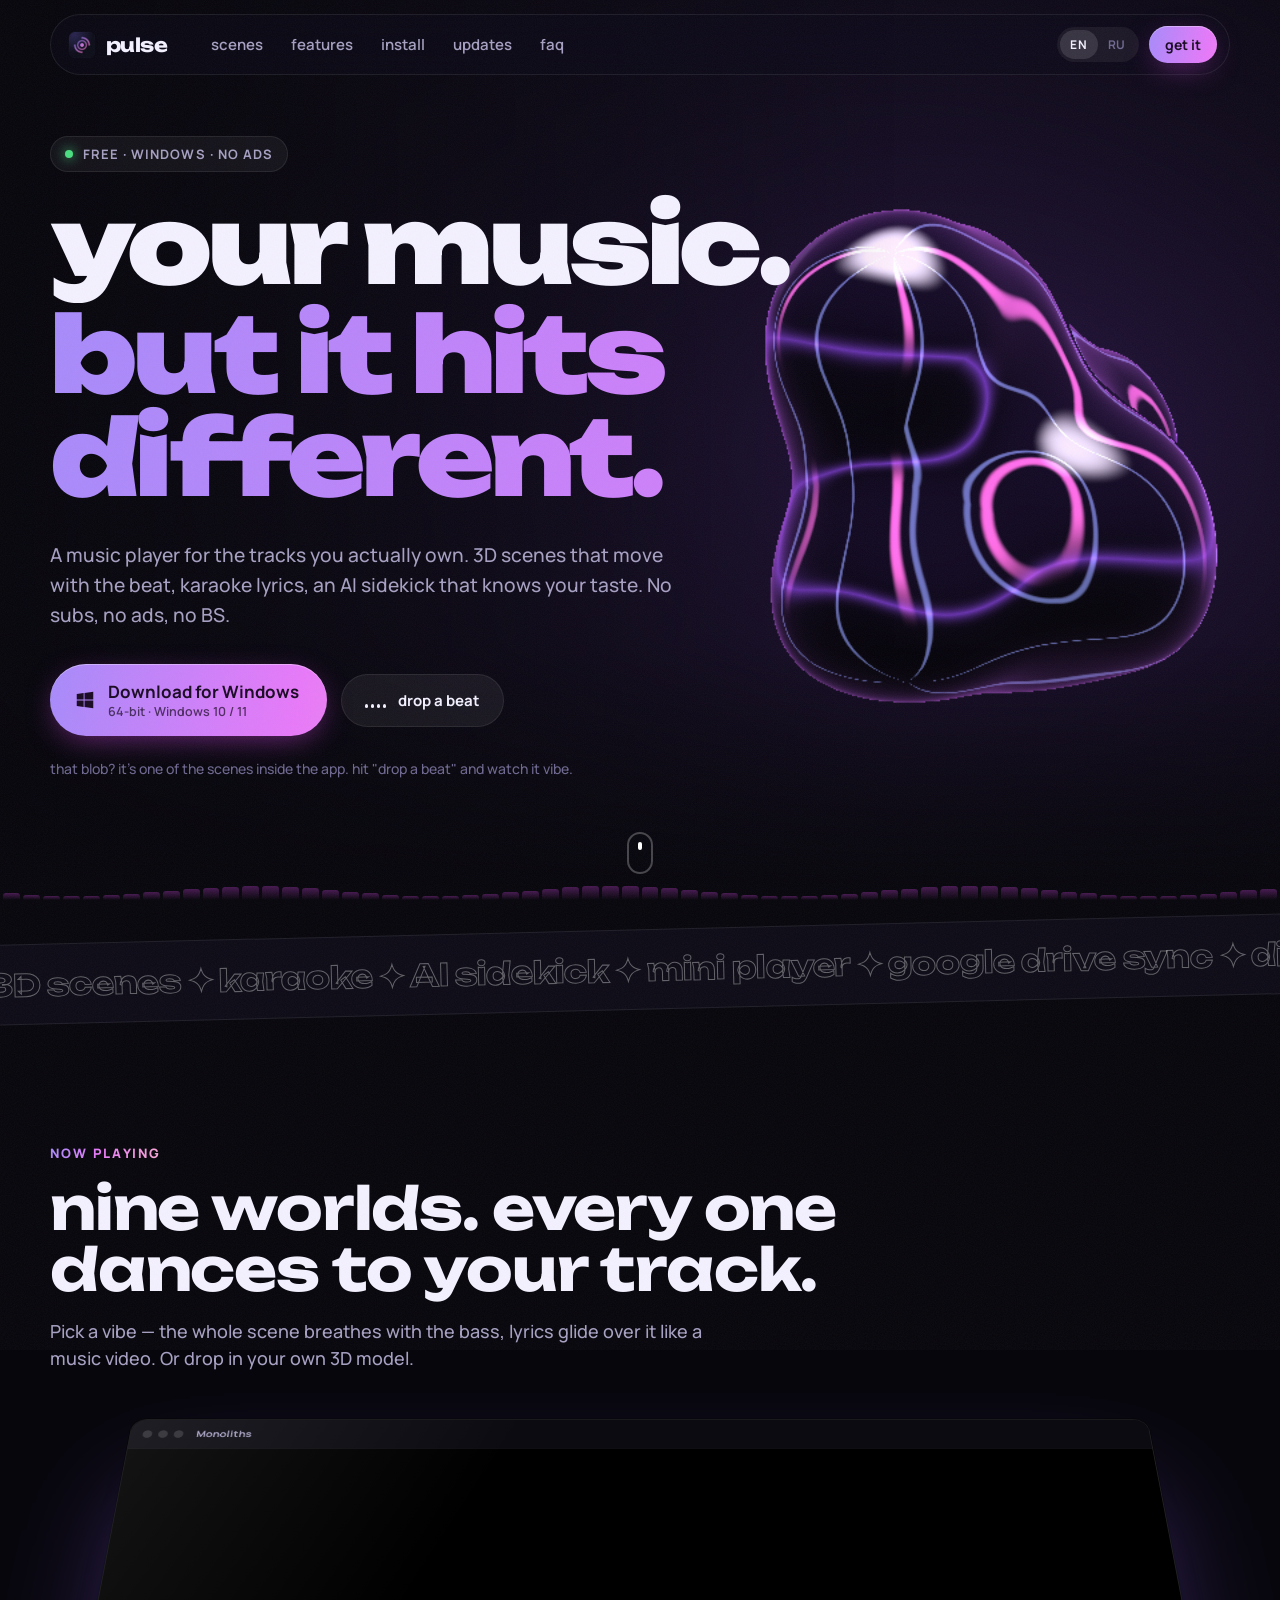
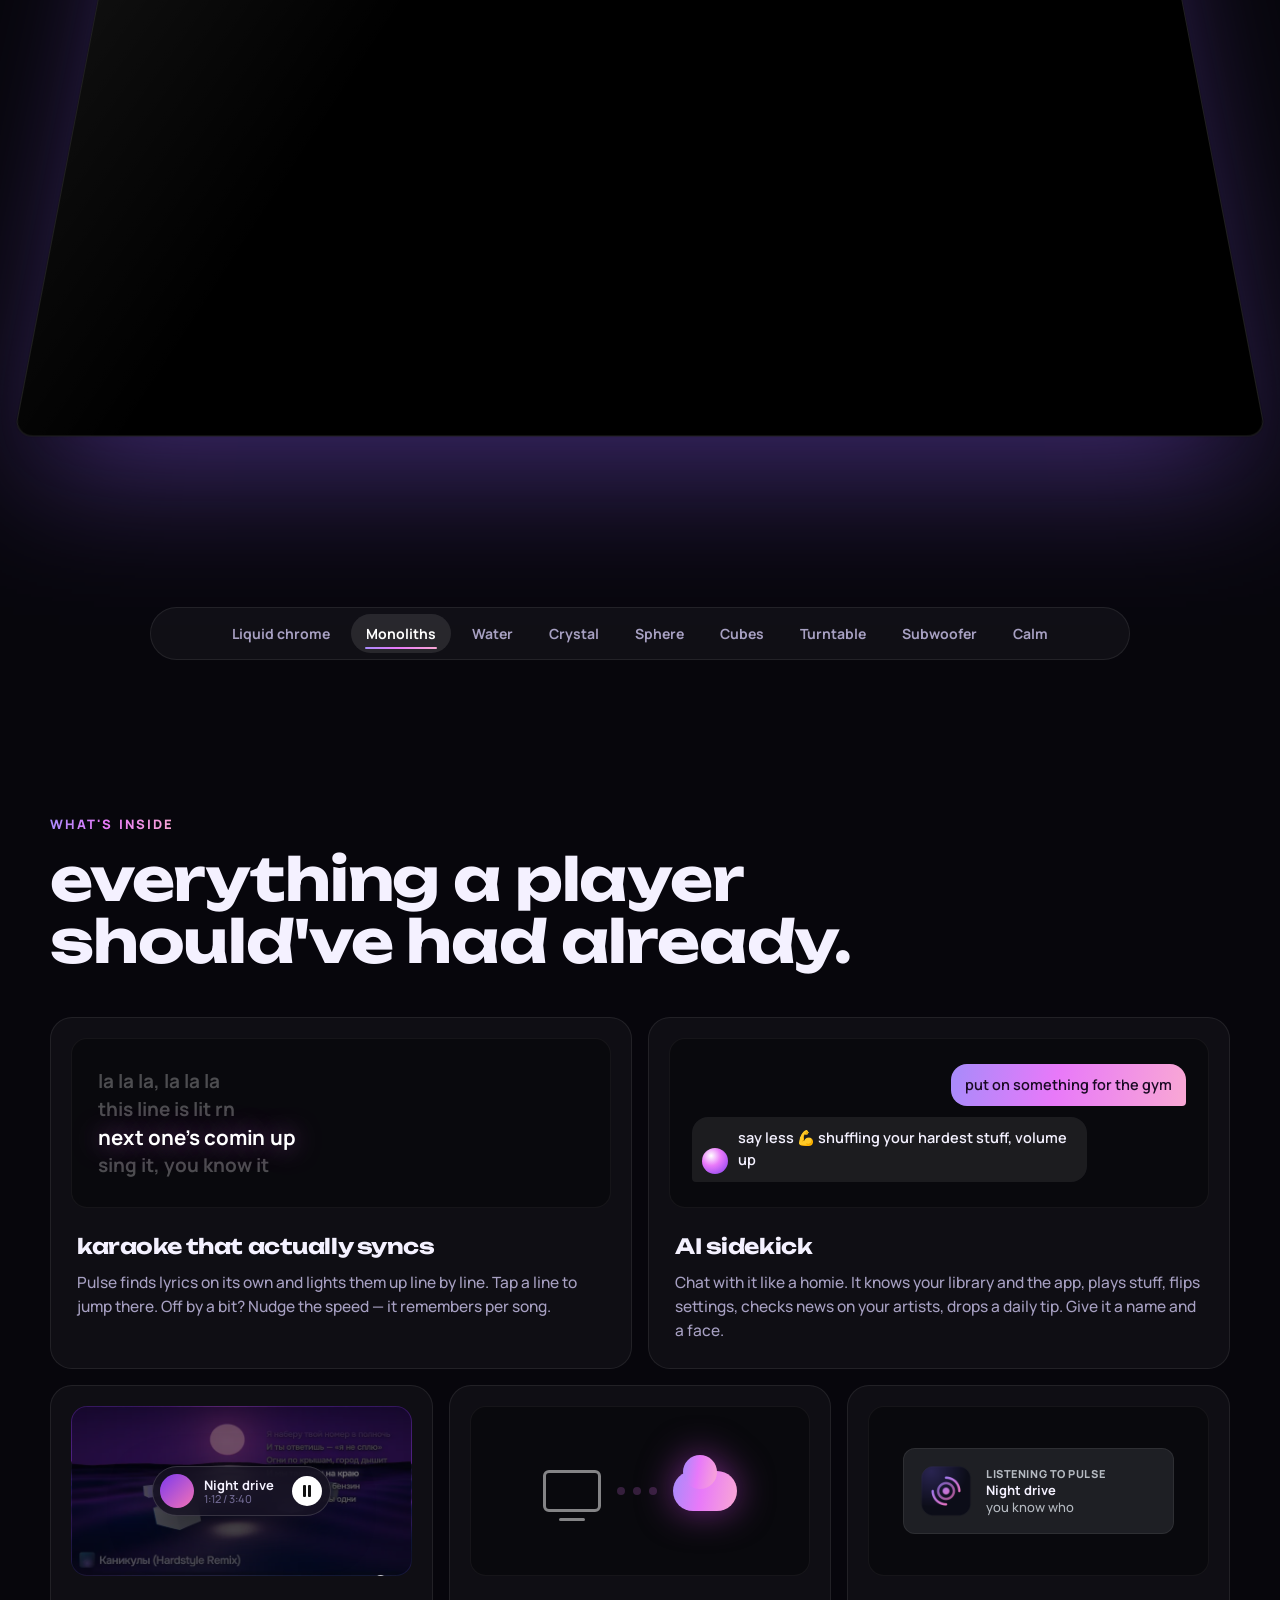
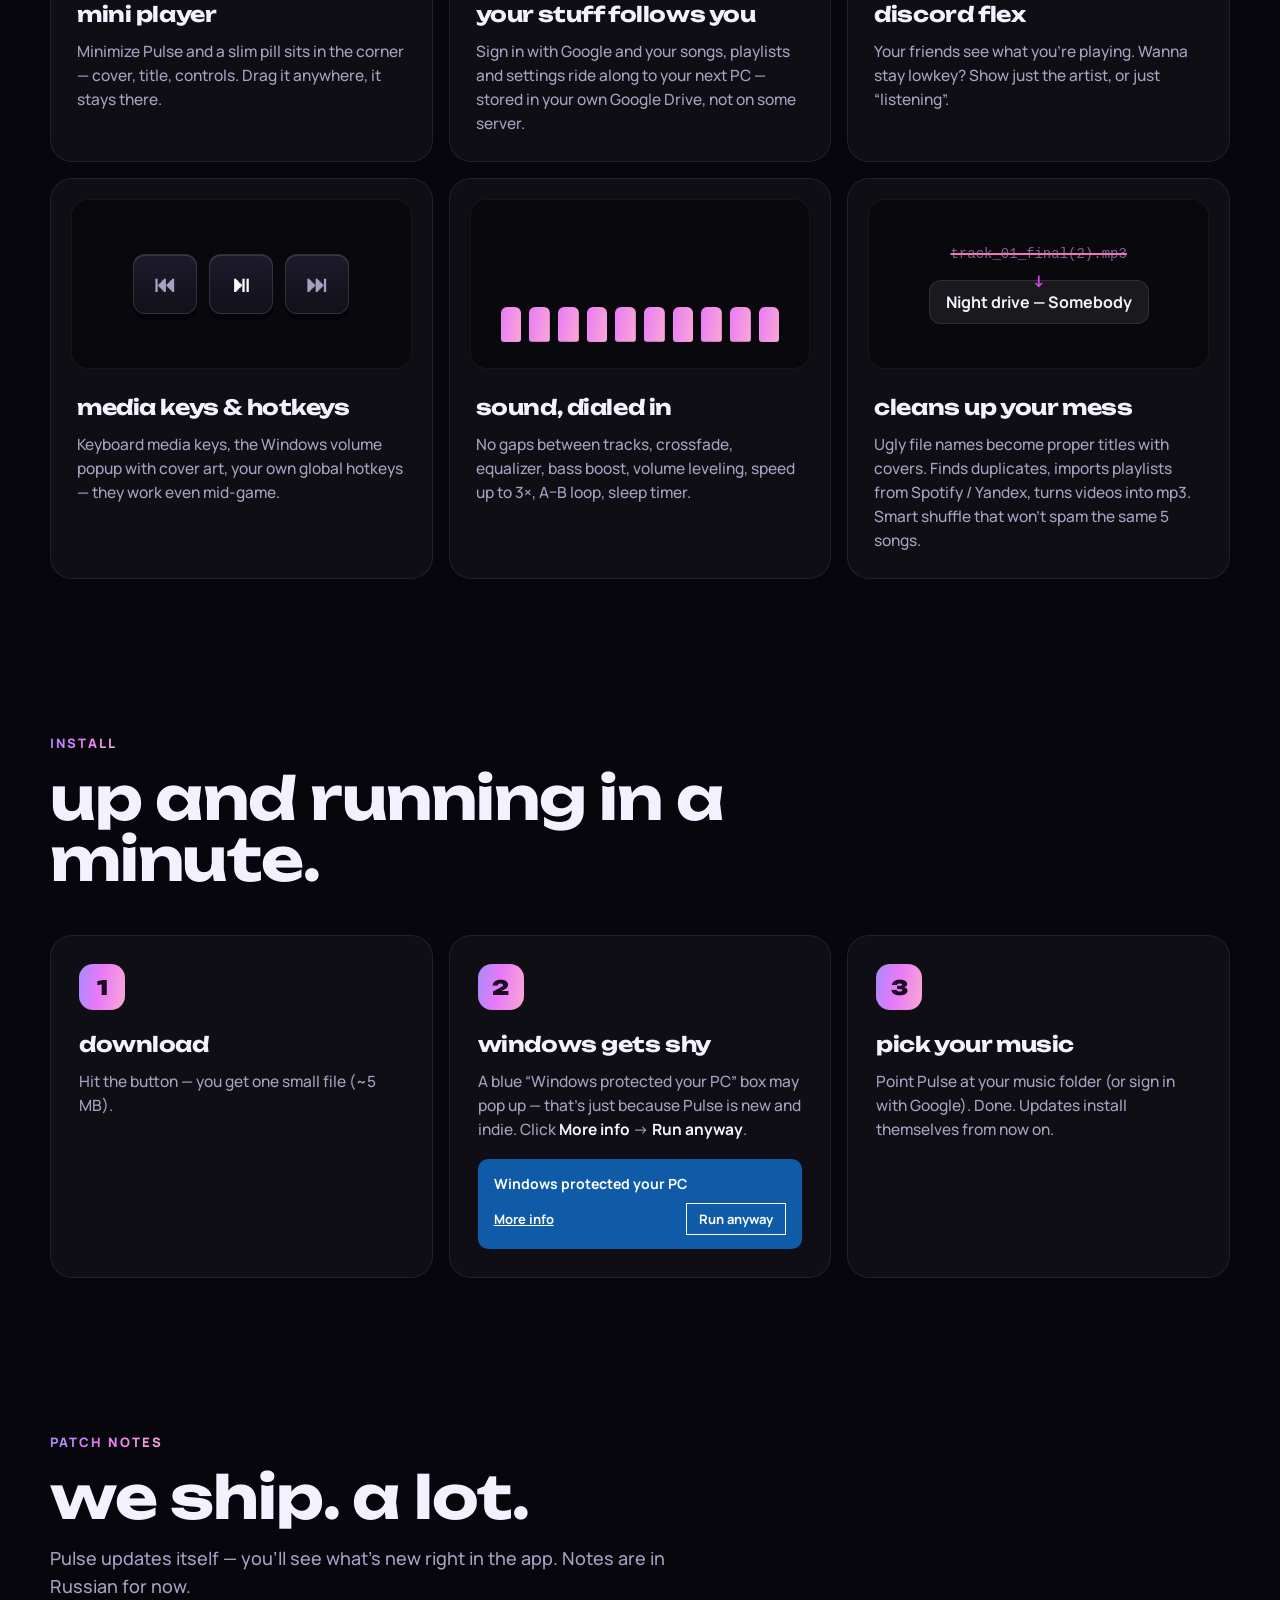
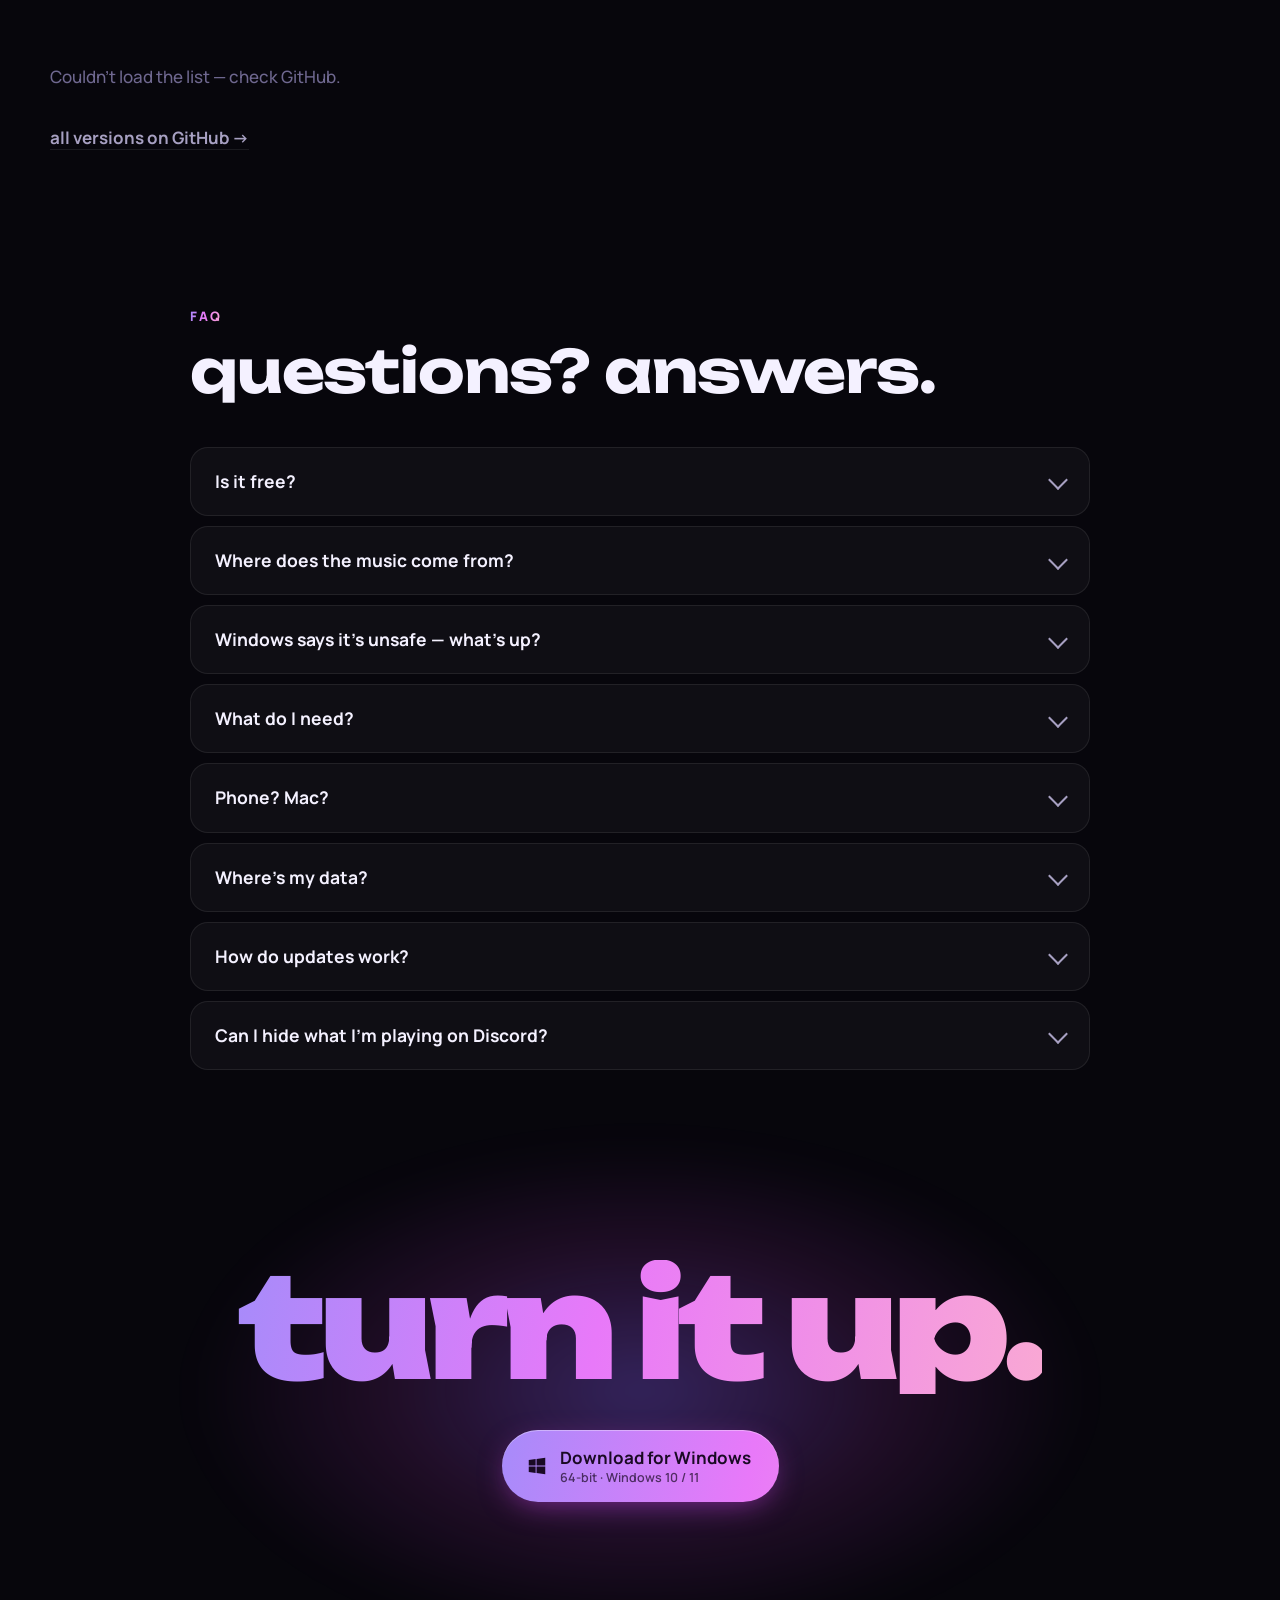
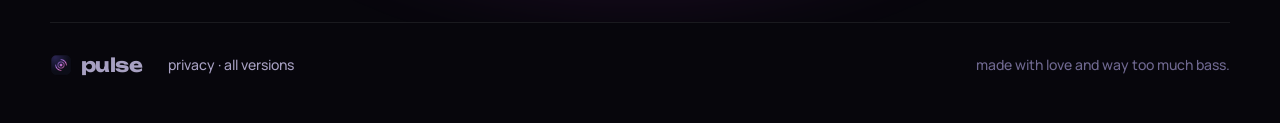
==== index.html @ b51b9f29 "Pulse website" ====
<!doctype html>
<html lang="en">
<head>
<meta charset="utf-8">
<meta name="viewport" content="width=device-width, initial-scale=1">
<title>Pulse — your music, but it hits different</title>
<meta name="description" content="Pulse is a free music player for Windows: 3D scenes that move with the beat, karaoke lyrics, an AI sidekick, mini player, Google Drive sync. No ads, no subscription.">
<meta property="og:title" content="Pulse — music player for Windows">
<meta property="og:description" content="3D scenes that move with the beat, karaoke, AI sidekick. Free. No ads.">
<meta property="og:image" content="assets/og.jpg">
<meta property="og:type" content="website">
<meta name="twitter:card" content="summary_large_image">
<meta name="theme-color" content="#07060c">
<link rel="icon" href="assets/favicon.png">
<link rel="preconnect" href="https://fonts.googleapis.com">
<link rel="preconnect" href="https://fonts.gstatic.com" crossorigin>
<link href="https://fonts.googleapis.com/css2?family=Unbounded:wght@500;700;900&family=Manrope:wght@400;500;600;700;800&display=swap" rel="stylesheet">
<link rel="stylesheet" href="style.css">
</head>
<body>
<div class="grain" aria-hidden="true"></div>
<div class="cursor-glow" aria-hidden="true"></div>

<header class="nav">
  <a class="brand" href="#top" aria-label="Pulse">
    <img src="assets/icon.png" alt="" width="30" height="30">
    <span>pulse</span>
  </a>
  <nav class="links">
    <a href="#scenes" data-i18n="nav.scenes">scenes</a>
    <a href="#features" data-i18n="nav.features">features</a>
    <a href="#install" data-i18n="nav.install">install</a>
    <a href="#updates" data-i18n="nav.updates">updates</a>
    <a href="#faq" data-i18n="nav.faq">faq</a>
  </nav>
  <div class="nav-right">
    <div class="lang" role="group" aria-label="Language">
      <button data-lang="en" class="on">EN</button>
      <button data-lang="ru">RU</button>
    </div>
    <a class="btn btn-sm dl-link" href="https://github.com/Blank0321/pulse-releases/releases/latest" data-i18n="nav.get">get it</a>
  </div>
</header>

<main id="top">
  <!-- HERO -->
  <section class="hero">
    <canvas id="blob" aria-hidden="true"></canvas>
    <div class="hero-fade" aria-hidden="true"></div>
    <div class="hero-inner">
      <p class="kicker reveal"><span class="dot"></span><span data-i18n="hero.kicker">free · windows · no ads</span></p>
      <h1 class="headline">
        <span class="line"><span data-i18n="hero.h1a">your music.</span></span>
        <span class="line"><span class="grad" data-i18n="hero.h1b">but it hits different.</span></span>
      </h1>
      <p class="sub reveal" data-i18n="hero.sub">A music player for the tracks you actually own. 3D scenes that move with the beat, karaoke lyrics, an AI sidekick that knows your taste. No subs, no ads, no BS.</p>
      <div class="cta reveal">
        <a class="btn btn-big dl-link magnet" href="https://github.com/Blank0321/pulse-releases/releases/latest">
          <svg viewBox="0 0 24 24" width="22" height="22" aria-hidden="true"><path fill="currentColor" d="M3 5.5 10.5 4.4v7.1H3V5.5Zm0 13 7.5 1.1v-7H3v5.9Zm8.5 1.2L21 21v-8.4h-9.5v7.1Zm0-15.4v7.2H21V3l-9.5 1.3Z"/></svg>
          <span><b data-i18n="hero.dl">Download for Windows</b><small class="dl-meta">64-bit · Windows 10 / 11</small></span>
        </a>
        <button class="btn btn-ghost" id="beatBtn" aria-pressed="false">
          <span class="eq" aria-hidden="true"><i></i><i></i><i></i><i></i></span>
          <span data-i18n="hero.beat">drop a beat</span>
        </button>
      </div>
      <p class="hint reveal" data-i18n="hero.hint">that blob? it's one of the scenes inside the app. hit "drop a beat" and watch it vibe.</p>
    </div>
    <div class="bars" id="bars" aria-hidden="true"></div>
    <a class="scroll-cue" href="#scenes" aria-label="scroll"><span></span></a>
  </section>

  <!-- MARQUEE -->
  <div class="marquee" aria-hidden="true">
    <div class="track">
      <span data-i18n="mq">3D scenes ✦ karaoke ✦ AI sidekick ✦ mini player ✦ google drive sync ✦ discord status ✦ media keys ✦ gapless ✦ equalizer ✦ auto-updates ✦ </span>
      <span data-i18n="mq">3D scenes ✦ karaoke ✦ AI sidekick ✦ mini player ✦ google drive sync ✦ discord status ✦ media keys ✦ gapless ✦ equalizer ✦ auto-updates ✦ </span>
    </div>
  </div>

  <!-- SCENES -->
  <section class="scenes" id="scenes">
    <div class="sec-head reveal">
      <p class="eyebrow" data-i18n="sc.eyebrow">now playing</p>
      <h2 data-i18n="sc.h">nine worlds. every one dances to your track.</h2>
      <p class="lead" data-i18n="sc.lead">Pick a vibe — the whole scene breathes with the bass, lyrics glide over it like a music video. Or drop in your own 3D model.</p>
    </div>
    <div class="stage-wrap">
      <div class="stage" id="stage">
        <div class="window">
          <div class="win-bar"><i></i><i></i><i></i><span id="sceneTitle">Liquid chrome</span></div>
          <div class="shots" id="shots"></div>
        </div>
      </div>
    </div>
    <div class="pills" id="pills" role="tablist"></div>
  </section>

  <!-- FEATURES -->
  <section class="features" id="features">
    <div class="sec-head reveal">
      <p class="eyebrow" data-i18n="ft.eyebrow">what's inside</p>
      <h2 data-i18n="ft.h">everything a player should've had already.</h2>
    </div>

    <div class="bento">
      <article class="card c-lyrics reveal">
        <div class="viz lyr" aria-hidden="true">
          <p>la la la, la la la</p>
          <p class="cur">this line is lit rn</p>
          <p>next one's comin up</p>
          <p>sing it, you know it</p>
        </div>
        <h3 data-i18n="f.lyr.h">karaoke that actually syncs</h3>
        <p data-i18n="f.lyr.p">Pulse finds lyrics on its own and lights them up line by line. Tap a line to jump there. Off by a bit? Nudge the speed — it remembers per song.</p>
      </article>

      <article class="card c-ai reveal">
        <div class="viz chat" aria-hidden="true">
          <div class="msg me" data-i18n="f.ai.q">put on something for the gym</div>
          <div class="msg bot"><span class="av"></span><span data-i18n="f.ai.a">say less 💪 shuffling your hardest stuff, volume up</span></div>
        </div>
        <h3 data-i18n="f.ai.h">AI sidekick</h3>
        <p data-i18n="f.ai.p">Chat with it like a homie. It knows your library and the app, plays stuff, flips settings, checks news on your artists, drops a daily tip. Give it a name and a face.</p>
      </article>

      <article class="card c-mini reveal">
        <div class="viz mini" aria-hidden="true">
          <div class="pill"><span class="cov"></span><span class="t"><b>Night drive</b><small>1:12 / 3:40</small></span><span class="pp"></span></div>
        </div>
        <h3 data-i18n="f.mini.h">mini player</h3>
        <p data-i18n="f.mini.p">Minimize Pulse and a slim pill sits in the corner — cover, title, controls. Drag it anywhere, it stays there.</p>
      </article>

      <article class="card c-sync reveal">
        <div class="viz sync" aria-hidden="true"><span class="pc"></span><span class="flow"><i></i><i></i><i></i></span><span class="cloud"></span></div>
        <h3 data-i18n="f.sync.h">your stuff follows you</h3>
        <p data-i18n="f.sync.p">Sign in with Google and your songs, playlists and settings ride along to your next PC — stored in your own Google Drive, not on some server.</p>
      </article>

      <article class="card c-dc reveal">
        <div class="viz dc" aria-hidden="true">
          <div class="dcard"><span class="dimg"></span><span><small data-i18n="f.dc.l">listening to Pulse</small><b>Night drive</b><em>you know who</em></span></div>
        </div>
        <h3 data-i18n="f.dc.h">discord flex</h3>
        <p data-i18n="f.dc.p">Your friends see what you're playing. Wanna stay lowkey? Show just the artist, or just “listening”.</p>
      </article>

      <article class="card c-keys reveal">
        <div class="viz keys" aria-hidden="true"><kbd>⏮</kbd><kbd class="hit">⏯</kbd><kbd>⏭</kbd></div>
        <h3 data-i18n="f.keys.h">media keys & hotkeys</h3>
        <p data-i18n="f.keys.p">Keyboard media keys, the Windows volume popup with cover art, your own global hotkeys — they work even mid-game.</p>
      </article>

      <article class="card c-sound reveal">
        <div class="viz eqv" aria-hidden="true"><i></i><i></i><i></i><i></i><i></i><i></i><i></i><i></i><i></i><i></i></div>
        <h3 data-i18n="f.snd.h">sound, dialed in</h3>
        <p data-i18n="f.snd.p">No gaps between tracks, crossfade, equalizer, bass boost, volume leveling, speed up to 3×, A–B loop, sleep timer.</p>
      </article>

      <article class="card c-smart reveal">
        <div class="viz fix" aria-hidden="true"><s>track_01_final(2).mp3</s><b>Night drive — Somebody</b></div>
        <h3 data-i18n="f.fix.h">cleans up your mess</h3>
        <p data-i18n="f.fix.p">Ugly file names become proper titles with covers. Finds duplicates, imports playlists from Spotify / Yandex, turns videos into mp3. Smart shuffle that won't spam the same 5 songs.</p>
      </article>
    </div>
  </section>

  <!-- INSTALL -->
  <section class="install" id="install">
    <div class="sec-head reveal">
      <p class="eyebrow" data-i18n="in.eyebrow">install</p>
      <h2 data-i18n="in.h">up and running in a minute.</h2>
    </div>
    <ol class="steps">
      <li class="reveal"><span class="n">1</span><h3 data-i18n="in.1h">download</h3><p data-i18n="in.1p">Hit the button — you get one small file (~5 MB).</p></li>
      <li class="reveal"><span class="n">2</span><h3 data-i18n="in.2h">windows gets shy</h3><p data-i18n="in.2p">A blue “Windows protected your PC” box may pop up — that's just because Pulse is new and indie. Click <b>More info</b> → <b>Run anyway</b>.</p>
        <div class="smartscreen" aria-hidden="true"><b>Windows protected your PC</b><span class="mi">More info</span><span class="ra">Run anyway</span></div>
      </li>
      <li class="reveal"><span class="n">3</span><h3 data-i18n="in.3h">pick your music</h3><p data-i18n="in.3p">Point Pulse at your music folder (or sign in with Google). Done. Updates install themselves from now on.</p></li>
    </ol>
  </section>

  <!-- UPDATES -->
  <section class="updates" id="updates">
    <div class="sec-head reveal">
      <p class="eyebrow" data-i18n="up.eyebrow">patch notes</p>
      <h2 data-i18n="up.h">we ship. a lot.</h2>
      <p class="lead" data-i18n="up.lead">Pulse updates itself — you'll see what's new right in the app. Notes are in Russian for now.</p>
    </div>
    <div class="rel-list" id="rel"><p class="muted" data-i18n="up.loading">loading…</p></div>
    <p class="all-rel"><a href="https://github.com/Blank0321/pulse-releases/releases" target="_blank" rel="noopener" data-i18n="up.all">all versions on GitHub →</a></p>
  </section>

  <!-- FAQ -->
  <section class="faq" id="faq">
    <div class="sec-head reveal">
      <p class="eyebrow">faq</p>
      <h2 data-i18n="fq.h">questions? answers.</h2>
    </div>
    <div class="qa">
      <details class="reveal"><summary data-i18n="q1">Is it free?</summary><p data-i18n="a1">Yep. Free, no ads, no subscription, no account needed.</p></details>
      <details class="reveal"><summary data-i18n="q2">Where does the music come from?</summary><p data-i18n="a2">From your own files — mp3, flac, m4a, wav, ogg and more. Pulse is a player, it doesn't download music from YouTube or streaming services.</p></details>
      <details class="reveal"><summary data-i18n="q3">Windows says it's unsafe — what's up?</summary><p data-i18n="a3">Windows warns about any new app that hasn't bought an expensive code-signing certificate yet. Click “More info” → “Run anyway”. Updates are signed, so the app only accepts real Pulse updates.</p></details>
      <details class="reveal"><summary data-i18n="q4">What do I need?</summary><p data-i18n="a4">Windows 10 or 11, 64-bit. Any half-decent PC runs it; the 3D scenes love a real GPU, and there's a “simple” mode for older laptops.</p></details>
      <details class="reveal"><summary data-i18n="q5">Phone? Mac?</summary><p data-i18n="a5">On the way: Android first, then iPhone, then Mac.</p></details>
      <details class="reveal"><summary data-i18n="q6">Where's my data?</summary><p data-i18n="a6">On your PC. If you sign in with Google, a copy goes to your own Google Drive so you can move to another PC. Nothing is sold or tracked.</p></details>
      <details class="reveal"><summary data-i18n="q7">How do updates work?</summary><p data-i18n="a7">Pulse checks for updates when it starts. One click — it updates and restarts, your music and settings stay.</p></details>
      <details class="reveal"><summary data-i18n="q8">Can I hide what I'm playing on Discord?</summary><p data-i18n="a8">Sure: Settings → Discord. Show the track, only the artist, just “listening”, or turn it off.</p></details>
    </div>
  </section>

  <!-- FINAL CTA -->
  <section class="final">
    <h2 class="reveal"><span data-i18n="fin.a">turn it up.</span></h2>
    <a class="btn btn-big dl-link magnet reveal" href="https://github.com/Blank0321/pulse-releases/releases/latest">
      <svg viewBox="0 0 24 24" width="22" height="22" aria-hidden="true"><path fill="currentColor" d="M3 5.5 10.5 4.4v7.1H3V5.5Zm0 13 7.5 1.1v-7H3v5.9Zm8.5 1.2L21 21v-8.4h-9.5v7.1Zm0-15.4v7.2H21V3l-9.5 1.3Z"/></svg>
      <span><b data-i18n="hero.dl">Download for Windows</b><small class="dl-meta">64-bit · Windows 10 / 11</small></span>
    </a>
  </section>
</main>

<footer class="foot">
  <div class="brand"><img src="assets/icon.png" alt="" width="22" height="22"><span>pulse</span></div>
  <p><a href="privacy.html" class="lang-link" data-i18n="ft.priv">privacy</a> · <a href="https://github.com/Blank0321/pulse-releases/releases" target="_blank" rel="noopener" data-i18n="ft.ver">all versions</a></p>
  <p class="muted" data-i18n="ft.made">made with love and way too much bass.</p>
</footer>

<script src="app.js"></script>
</body>
</html>
---- style.css ----
:root {
  --bg: #07060c;
  --bg2: #0d0b16;
  --card: rgba(255, 255, 255, 0.035);
  --line: rgba(255, 255, 255, 0.08);
  --text: #f4f1ff;
  --dim: #a7a0c2;
  --mute: #6f6890;
  --a1: #8b5cf6;
  --a2: #d946ef;
  --a3: #f472b6;
  --grad: linear-gradient(100deg, #a78bfa 0%, #e879f9 45%, #f9a8d4 100%);
  --r: 22px;
  --ease: cubic-bezier(.2, .8, .2, 1);
  color-scheme: dark;
}
* { box-sizing: border-box; }
html { scroll-behavior: smooth; -webkit-text-size-adjust: 100%; }
body {
  margin: 0; background: var(--bg); color: var(--text);
  font: 500 17px/1.55 Manrope, system-ui, sans-serif;
  overflow-x: hidden; -webkit-font-smoothing: antialiased;
}
a { color: inherit; }
main { overflow-x: clip; }
img { max-width: 100%; display: block; }
h1, h2, h3 { font-family: Unbounded, Manrope, sans-serif; letter-spacing: -0.02em; margin: 0; }
.muted { color: var(--mute); }
::selection { background: var(--a2); color: #fff; }

/* film grain + cursor glow */
.grain {
  position: fixed; inset: -50%; pointer-events: none; z-index: 100; opacity: .05;
  background-image: url("data:image/svg+xml,%3Csvg xmlns='http://www.w3.org/2000/svg' width='160' height='160'%3E%3Cfilter id='n'%3E%3CfeTurbulence type='fractalNoise' baseFrequency='.9' numOctaves='3' stitchTiles='stitch'/%3E%3C/filter%3E%3Crect width='100%25' height='100%25' filter='url(%23n)'/%3E%3C/svg%3E");
  animation: grain 1.2s steps(6) infinite;
}
@keyframes grain { 0%,100% { transform: translate(0,0) } 20% { transform: translate(-3%,2%) } 40% { transform: translate(2%,-3%) } 60% { transform: translate(-2%,-1%) } 80% { transform: translate(3%,3%) } }
.cursor-glow {
  position: fixed; left: 0; top: 0; width: 520px; height: 520px; margin: -260px 0 0 -260px; border-radius: 50%;
  background: radial-gradient(circle, rgba(167, 139, 250, .13), transparent 62%);
  pointer-events: none; z-index: 1; transform: translate3d(-999px, -999px, 0); transition: opacity .4s; mix-blend-mode: screen;
}

/* NAV */
.nav {
  position: fixed; top: 14px; left: 50%; transform: translateX(-50%); z-index: 50;
  width: min(1180px, calc(100% - 24px)); display: flex; align-items: center; gap: 18px;
  padding: 10px 12px 10px 16px; border-radius: 999px;
  background: rgba(14, 12, 24, .55); border: 1px solid var(--line);
  backdrop-filter: blur(18px) saturate(1.4); -webkit-backdrop-filter: blur(18px) saturate(1.4);
  transition: background .3s, transform .5s var(--ease);
}
.nav.hide { transform: translate(-50%, -140%); }
.brand { display: flex; align-items: center; gap: 9px; text-decoration: none; font: 700 19px Unbounded, sans-serif; letter-spacing: -.03em; }
.brand img { border-radius: 8px; }
.links { display: flex; gap: 4px; margin-left: 14px; }
.links a { text-decoration: none; color: var(--dim); font-weight: 600; font-size: 15px; padding: 8px 12px; border-radius: 999px; transition: color .2s, background .2s; }
.links a:hover { color: var(--text); background: rgba(255,255,255,.06); }
.nav-right { margin-left: auto; display: flex; align-items: center; gap: 10px; }
.lang { display: flex; background: rgba(255,255,255,.06); border-radius: 999px; padding: 3px; }
.lang button {
  all: unset; cursor: pointer; font: 700 12px Manrope, sans-serif; letter-spacing: .06em; padding: 6px 10px; border-radius: 999px; color: var(--mute); transition: .2s;
}
.lang button.on { background: rgba(255,255,255,.12); color: var(--text); }
.lang button:focus-visible { outline: 2px solid var(--a2); }

/* BUTTONS */
.btn {
  --mx: 0px; --my: 0px;
  display: inline-flex; align-items: center; gap: 12px; text-decoration: none; cursor: pointer; border: 0;
  font: 700 15px Manrope, sans-serif; color: #fff; border-radius: 999px; padding: 10px 18px;
  background: var(--grad); background-size: 200% 100%; background-position: 0% 0;
  box-shadow: 0 8px 30px -8px rgba(217, 70, 239, .55), inset 0 1px 0 rgba(255,255,255,.35);
  transition: background-position .6s var(--ease), box-shadow .3s, transform .25s var(--ease);
  transform: translate(var(--mx), var(--my));
  color: #1a0a24;
}
.btn:hover { background-position: 100% 0; box-shadow: 0 12px 44px -8px rgba(217, 70, 239, .8), inset 0 1px 0 rgba(255,255,255,.4); }
.btn:active { transform: translate(var(--mx), var(--my)) scale(.97); }
.btn-sm { padding: 9px 16px; font-size: 14px; }
.btn-big { padding: 16px 28px 16px 24px; font-size: 17px; text-align: left; }
.btn-big b { display: block; font-size: 17px; }
.btn-big small { display: block; font-weight: 600; font-size: 12.5px; opacity: .7; }
.btn-ghost {
  background: rgba(255,255,255,.06); color: var(--text); box-shadow: inset 0 0 0 1px var(--line);
  padding: 16px 24px;
}
.btn-ghost:hover { background: rgba(255,255,255,.1); box-shadow: inset 0 0 0 1px rgba(255,255,255,.2); }
.btn-ghost[aria-pressed="true"] { box-shadow: inset 0 0 0 1px var(--a2), 0 0 30px -6px var(--a2); }
.eq { display: inline-flex; gap: 3px; height: 16px; align-items: flex-end; }
.eq i { width: 3px; height: 30%; background: currentColor; border-radius: 2px; }
.btn-ghost[aria-pressed="true"] .eq i { animation: eq .5s ease-in-out infinite alternate; }
.eq i:nth-child(2) { animation-delay: -.2s !important; } .eq i:nth-child(3) { animation-delay: -.35s !important; } .eq i:nth-child(4) { animation-delay: -.1s !important; }
@keyframes eq { from { height: 20% } to { height: 100% } }

/* HERO */
.hero { position: relative; min-height: 100vh; min-height: 100svh; display: flex; align-items: center; overflow: hidden; }
#blob { position: absolute; inset: 0; width: 100%; height: 100%; display: block; }
.hero-fade {
  position: absolute; inset: 0; pointer-events: none;
  background: linear-gradient(90deg, rgba(7,6,12,.85) 0%, rgba(7,6,12,.35) 45%, rgba(7,6,12,0) 70%), linear-gradient(0deg, var(--bg) 0%, rgba(7,6,12,0) 28%);
}
.hero-inner { position: relative; z-index: 2; width: min(1180px, calc(100% - 40px)); margin: 0 auto; padding: 120px 0 90px; }
.kicker {
  display: inline-flex; align-items: center; gap: 10px; margin: 0 0 22px; padding: 7px 14px; border-radius: 999px;
  background: rgba(255,255,255,.05); border: 1px solid var(--line); color: var(--dim); font-weight: 700; font-size: 13px; letter-spacing: .08em; text-transform: uppercase;
}
.kicker .dot { width: 8px; height: 8px; border-radius: 50%; background: #4ade80; box-shadow: 0 0 12px #4ade80; animation: blink 2s infinite; }
@keyframes blink { 50% { opacity: .35 } }
.headline { font-size: clamp(44px, 8.2vw, 118px); line-height: .98; font-weight: 900; letter-spacing: -.045em; max-width: 11.5em; }
.headline .line { display: block; overflow: hidden; padding-bottom: .06em; }
.headline .line > span { display: inline-block; transform: translateY(110%); transition: transform 1.1s var(--ease); }
.headline .line:nth-child(2) > span { transition-delay: .12s; }
.loaded .headline .line > span { transform: none; }
.grad { background: var(--grad); -webkit-background-clip: text; background-clip: text; color: transparent; background-size: 200% 100%; animation: shine 6s ease-in-out infinite alternate; }
@keyframes shine { to { background-position: 100% 0 } }
.sub { max-width: 34em; color: var(--dim); font-size: clamp(17px, 1.5vw, 20px); margin: 26px 0 34px; }
.cta { display: flex; flex-wrap: wrap; gap: 14px; align-items: center; }
.hint { color: var(--mute); font-size: 14px; margin-top: 22px; }
.bars { position: absolute; left: 0; right: 0; bottom: 0; height: 70px; display: flex; align-items: flex-end; gap: 3px; padding: 0 3px; opacity: .55; z-index: 1; pointer-events: none; }
.bars i { flex: 1; background: linear-gradient(0deg, rgba(139,92,246,.0), rgba(217,70,239,.55)); border-radius: 3px 3px 0 0; height: 4px; }
.scroll-cue { position: absolute; left: 50%; bottom: 26px; z-index: 3; width: 26px; height: 42px; margin-left: -13px; border-radius: 14px; border: 2px solid rgba(255,255,255,.25); }
.scroll-cue span { position: absolute; left: 50%; top: 8px; width: 4px; height: 8px; margin-left: -2px; border-radius: 2px; background: #fff; animation: cue 1.8s infinite; }
@keyframes cue { 0% { transform: translateY(0); opacity: 1 } 70% { transform: translateY(14px); opacity: 0 } 100% { opacity: 0 } }

/* MARQUEE */
.marquee { overflow: hidden; border-block: 1px solid var(--line); background: var(--bg2); padding: 20px 0; transform: rotate(-1.4deg) scale(1.02); margin: 30px 0 60px; }
.marquee .track { display: flex; width: max-content; animation: mq 38s linear infinite; }
.marquee span { white-space: pre; font: 700 clamp(20px, 2.4vw, 30px) Unbounded, sans-serif; letter-spacing: -.02em; color: transparent; -webkit-text-stroke: 1px rgba(255,255,255,.35); }
.marquee span:nth-child(2) { color: transparent; }
@keyframes mq { to { transform: translateX(-50%) } }

/* SECTIONS */
section { position: relative; z-index: 2; }
.sec-head { width: min(1180px, calc(100% - 40px)); margin: 0 auto 46px; }
.eyebrow { margin: 0 0 14px; font-weight: 800; font-size: 13px; letter-spacing: .16em; text-transform: uppercase; background: var(--grad); -webkit-background-clip: text; background-clip: text; color: transparent; display: inline-block; }
h2 { font-size: clamp(32px, 4.6vw, 62px); line-height: 1.04; font-weight: 700; max-width: 16em; }
.lead { color: var(--dim); max-width: 38em; font-size: 18px; margin: 18px 0 0; }

/* reveal on scroll */
.reveal { opacity: 0; transform: translateY(34px); transition: opacity .9s var(--ease), transform .9s var(--ease); }
.reveal.in { opacity: 1; transform: none; }

/* SCENES */
.scenes { padding: 70px 0 40px; }
.stage-wrap { perspective: 1600px; width: min(1180px, calc(100% - 40px)); margin: 0 auto; }
.stage { --rx: 28deg; --s: .86; transform: rotateX(var(--rx)) scale(var(--s)); transform-origin: 50% 0%; will-change: transform; }
.window {
  position: relative; border-radius: 18px; overflow: hidden; background: #000;
  border: 1px solid rgba(255,255,255,.12);
  box-shadow: 0 60px 120px -30px rgba(139, 92, 246, .45), 0 0 0 1px rgba(0,0,0,.6), 0 30px 60px -20px rgba(0,0,0,.8);
}
.window::after { content: ""; position: absolute; inset: 0; pointer-events: none; background: linear-gradient(115deg, rgba(255,255,255,.08), transparent 30%); }
.win-bar { display: flex; align-items: center; gap: 7px; padding: 11px 14px; background: #0c0b12; border-bottom: 1px solid rgba(255,255,255,.06); font-size: 13px; font-weight: 700; color: var(--dim); }
.win-bar i { width: 11px; height: 11px; border-radius: 50%; background: rgba(255,255,255,.14); }
.win-bar span { margin-left: 8px; }
.shots { position: relative; aspect-ratio: 1983 / 1192; overflow: hidden; }
.shots img { position: absolute; left: 0; top: -4.03%; width: 100%; height: auto; opacity: 0; transform: scale(1.06); transition: opacity .8s ease, transform 6s ease-out; }
.shots img.on { opacity: 1; transform: scale(1); }
.pills { display: flex; flex-wrap: wrap; justify-content: center; gap: 6px; width: min(980px, calc(100% - 40px)); margin: 34px auto 0; padding: 6px; border-radius: 999px; background: rgba(255,255,255,.04); border: 1px solid var(--line); }
.pills button { all: unset; cursor: pointer; position: relative; padding: 9px 15px; border-radius: 999px; font-weight: 700; font-size: 14px; color: var(--dim); transition: color .2s, background .2s; overflow: hidden; }
.pills button:hover { color: var(--text); }
.pills button.on { color: #fff; background: rgba(255,255,255,.1); }
.pills button.on::after { content: ""; position: absolute; left: 14px; right: 14px; bottom: 4px; height: 2px; border-radius: 2px; background: var(--grad); transform-origin: left; animation: prog var(--dur, 4.5s) linear forwards; }
.pills.paused button.on::after { animation: none; transform: scaleX(1); opacity: .6; }
.pills button:focus-visible { outline: 2px solid var(--a2); }
@keyframes prog { from { transform: scaleX(0) } to { transform: scaleX(1) } }

/* FEATURES / BENTO */
.features { padding: 110px 0 40px; }
.bento { width: min(1180px, calc(100% - 40px)); margin: 0 auto; display: grid; grid-template-columns: repeat(6, 1fr); gap: 16px; }
.card {
  --px: 50%; --py: 50%;
  position: relative; grid-column: span 2; padding: 26px; border-radius: var(--r); background: var(--card); border: 1px solid var(--line); overflow: hidden; isolation: isolate;
  transition: border-color .3s, transform .5s var(--ease), opacity .9s var(--ease);
}
.card::before { content: ""; position: absolute; inset: 0; z-index: -1; opacity: 0; transition: opacity .35s; background: radial-gradient(420px circle at var(--px) var(--py), rgba(217,70,239,.14), transparent 60%); }
.card:hover { border-color: rgba(255,255,255,.16); }
.card:hover::before { opacity: 1; }
.card h3 { font-size: 21px; font-weight: 700; margin: 0 0 8px; }
.card p { margin: 0; color: var(--dim); font-size: 15.5px; }
.c-lyrics, .c-ai { grid-column: span 3; }
.viz { height: 170px; margin: -6px -6px 22px; border-radius: 16px; background: rgba(0,0,0,.35); border: 1px solid rgba(255,255,255,.05); position: relative; overflow: hidden; display: flex; align-items: center; justify-content: center; }

/* lyrics viz */
.lyr { flex-direction: column; align-items: flex-start; justify-content: center; padding: 0 26px; gap: 2px; }
.lyr p { margin: 0; font: 700 19px Manrope, sans-serif; color: rgba(255,255,255,.28); transition: .5s var(--ease); transform-origin: left; }
.lyr p.cur { color: #fff; transform: scale(1.08); text-shadow: 0 0 24px rgba(232,121,249,.6); }
/* chat viz */
.chat { flex-direction: column; align-items: stretch; justify-content: center; gap: 10px; padding: 0 22px; }
.msg { max-width: 80%; padding: 10px 14px; border-radius: 16px; font-size: 14.5px; font-weight: 600; }
.msg.me { align-self: flex-end; background: var(--grad); color: #1a0a24; border-bottom-right-radius: 4px; }
.msg.bot { align-self: flex-start; display: flex; gap: 10px; align-items: flex-end; background: rgba(255,255,255,.08); border-bottom-left-radius: 4px; }
.msg .av { flex: none; width: 26px; height: 26px; border-radius: 50%; background: radial-gradient(circle at 35% 30%, #fff, #e879f9 40%, #7c3aed); margin: 0 0 -2px -4px; }
.c-ai.in .msg.me { animation: pop .5s .3s var(--ease) both; }
.c-ai.in .msg.bot { animation: pop .5s 1.1s var(--ease) both; }
@keyframes pop { from { opacity: 0; transform: translateY(12px) scale(.96) } }
/* mini viz */
.mini { background: url("assets/now-water-sm.webp") center/cover; }
.mini::before { content: ""; position: absolute; inset: 0; background: rgba(7,6,12,.55); }
.pill { position: relative; display: flex; align-items: center; gap: 10px; padding: 7px 8px 7px 7px; border-radius: 999px; background: rgba(20,17,32,.85); border: 1px solid rgba(255,255,255,.14); backdrop-filter: blur(10px); box-shadow: 0 16px 40px rgba(0,0,0,.5); animation: float 5s ease-in-out infinite; }
.pill .cov { width: 34px; height: 34px; border-radius: 50%; background: linear-gradient(135deg, #7c3aed, #f472b6); }
.pill .t { display: flex; flex-direction: column; line-height: 1.15; font-size: 13px; }
.pill .t small { color: var(--mute); font-size: 11px; }
.pill .pp { width: 30px; height: 30px; border-radius: 50%; background: #fff; position: relative; margin-left: 8px; }
.pill .pp::before, .pill .pp::after { content: ""; position: absolute; top: 9px; width: 3px; height: 12px; background: #111; border-radius: 1px; left: 11px; }
.pill .pp::after { left: 16px; }
@keyframes float { 50% { transform: translateY(-8px) } }
/* sync viz */
.sync { gap: 16px; }
.sync .pc { width: 58px; height: 42px; border: 3px solid rgba(255,255,255,.5); border-radius: 6px; position: relative; }
.sync .pc::after { content: ""; position: absolute; left: 50%; bottom: -12px; width: 26px; height: 3px; margin-left: -13px; background: rgba(255,255,255,.5); border-radius: 2px; }
.sync .cloud { width: 64px; height: 40px; border-radius: 30px; background: var(--grad); position: relative; filter: drop-shadow(0 0 18px rgba(217,70,239,.5)); }
.sync .cloud::before { content: ""; position: absolute; width: 34px; height: 34px; border-radius: 50%; background: inherit; left: 10px; top: -16px; }
.sync .flow { display: flex; gap: 8px; }
.sync .flow i { width: 8px; height: 8px; border-radius: 50%; background: #e879f9; animation: flow 1.4s infinite; opacity: .2; }
.sync .flow i:nth-child(2) { animation-delay: .2s } .sync .flow i:nth-child(3) { animation-delay: .4s }
@keyframes flow { 30% { opacity: 1; transform: scale(1.3) } }
/* discord viz */
.dcard { display: flex; gap: 12px; align-items: center; padding: 14px; border-radius: 12px; background: #1e1f24; border: 1px solid rgba(255,255,255,.07); width: 80%; }
.dimg { width: 56px; height: 56px; border-radius: 10px; flex: none; background: url("assets/icon.png") center/cover; }
.dcard span:last-child { display: flex; flex-direction: column; line-height: 1.3; font-size: 13px; }
.dcard small { color: #b5bac1; font-size: 11px; text-transform: uppercase; letter-spacing: .05em; font-weight: 800; }
.dcard em { color: #b5bac1; font-style: normal; }
/* keys viz */
.keys { gap: 12px; }
.keys kbd { font: 700 22px Manrope, sans-serif; width: 64px; height: 60px; display: grid; place-items: center; border-radius: 12px; background: linear-gradient(#1d1a2b, #121019); border: 1px solid rgba(255,255,255,.12); box-shadow: 0 6px 0 #05040a, inset 0 1px 0 rgba(255,255,255,.12); color: var(--dim); }
.keys kbd.hit { animation: press 2.2s infinite; color: #fff; }
@keyframes press { 0%,70%,100% { transform: none; box-shadow: 0 6px 0 #05040a, inset 0 1px 0 rgba(255,255,255,.12) } 78% { transform: translateY(5px); box-shadow: 0 1px 0 #05040a, 0 0 30px rgba(217,70,239,.6), inset 0 1px 0 rgba(255,255,255,.12) } }
/* eq viz */
.eqv { gap: 8px; align-items: flex-end; padding: 26px 30px; }
.eqv i { flex: 1; border-radius: 6px 6px 3px 3px; background: var(--grad); background-size: 100% 170px; background-position: bottom; height: 30%; animation: eqb 1.1s ease-in-out infinite alternate; }
.eqv i:nth-child(odd) { animation-duration: .8s } .eqv i:nth-child(3n) { animation-duration: 1.3s; animation-delay: -.4s } .eqv i:nth-child(4n) { animation-delay: -.7s }
@keyframes eqb { from { height: 18% } to { height: 92% } }
/* fix viz */
.fix { flex-direction: column; gap: 14px; font-size: 16px; }
.fix s { color: var(--mute); text-decoration-color: #f472b6; text-decoration-thickness: 2px; font-family: ui-monospace, Consolas, monospace; font-size: 14px; }
.fix b { padding: 9px 16px; border-radius: 12px; background: rgba(255,255,255,.07); border: 1px solid rgba(255,255,255,.1); }
.fix::after { content: "↓"; position: absolute; color: var(--a2); font-weight: 800; top: 50%; margin-top: -16px; }

/* INSTALL */
.install { padding: 110px 0 40px; }
.steps { list-style: none; padding: 0; width: min(1180px, calc(100% - 40px)); margin: 0 auto; display: grid; grid-template-columns: repeat(3, 1fr); gap: 16px; counter-reset: s; }
.steps li { position: relative; padding: 28px; border-radius: var(--r); background: var(--card); border: 1px solid var(--line); }
.steps .n { display: grid; place-items: center; width: 46px; height: 46px; border-radius: 14px; background: var(--grad); color: #1a0a24; font: 900 20px Unbounded, sans-serif; margin-bottom: 18px; }
.steps h3 { font-size: 21px; margin-bottom: 8px; }
.steps p { margin: 0; color: var(--dim); font-size: 15.5px; }
.steps p b { color: var(--text); }
.smartscreen { margin-top: 18px; padding: 14px 16px; border-radius: 10px; background: #0f5ba8; color: #fff; font-size: 13px; display: grid; gap: 8px; grid-template-columns: 1fr auto; }
.smartscreen b { grid-column: 1 / -1; font-size: 14px; }
.smartscreen .mi { text-decoration: underline; font-weight: 700; align-self: center; }
.smartscreen .ra { padding: 5px 12px; border: 1px solid #fff; font-weight: 700; animation: ring 2.4s infinite; }
@keyframes ring { 0%,60%,100% { box-shadow: 0 0 0 0 rgba(255,255,255,.0) } 70% { box-shadow: 0 0 0 6px rgba(255,255,255,.35) } }

/* UPDATES */
.updates { padding: 110px 0 40px; }
.rel-list { width: min(1180px, calc(100% - 40px)); margin: 0 auto; display: grid; gap: 12px; }
.rel { display: grid; grid-template-columns: 150px 1fr; gap: 20px; padding: 22px 26px; border-radius: var(--r); background: var(--card); border: 1px solid var(--line); }
.rel h3 { font-size: 22px; }
.rel time { display: block; color: var(--mute); font-size: 13px; margin-top: 4px; }
.rel .tag { display: inline-block; margin-top: 8px; padding: 3px 9px; border-radius: 999px; font-size: 11px; font-weight: 800; letter-spacing: .06em; text-transform: uppercase; background: var(--grad); color: #1a0a24; }
.rel ul { margin: 0; padding-left: 18px; color: var(--dim); font-size: 15.5px; }
.rel li { margin: 3px 0; }
.rel li::marker { color: var(--a2); }
.all-rel { width: min(1180px, calc(100% - 40px)); margin: 18px auto 0; }
.all-rel a { color: var(--dim); font-weight: 700; text-decoration: none; border-bottom: 1px solid var(--line); }
.all-rel a:hover { color: var(--text); }

/* FAQ */
.faq { padding: 110px 0 40px; }
.faq .sec-head { width: min(900px, calc(100% - 40px)); }
.qa { width: min(900px, calc(100% - 40px)); margin: 0 auto; display: grid; gap: 10px; }
details { border-radius: 18px; background: var(--card); border: 1px solid var(--line); transition: border-color .3s, background .3s; }
details[open] { background: rgba(255,255,255,.055); border-color: rgba(255,255,255,.14); }
summary { list-style: none; cursor: pointer; padding: 20px 56px 20px 24px; font-weight: 700; font-size: 17.5px; position: relative; }
summary::-webkit-details-marker { display: none; }
summary::after { content: ""; position: absolute; right: 24px; top: 50%; width: 12px; height: 12px; margin-top: -8px; border-right: 2px solid var(--dim); border-bottom: 2px solid var(--dim); transform: rotate(45deg); transition: transform .35s var(--ease); }
details[open] summary::after { transform: rotate(225deg); margin-top: -2px; }
summary:focus-visible { outline: 2px solid var(--a2); border-radius: 18px; }
details p { margin: 0; padding: 0 24px 22px; color: var(--dim); }

/* FINAL */
.final { padding: 150px 20px 120px; text-align: center; display: flex; flex-direction: column; align-items: center; gap: 36px; overflow: hidden; }
.final::before { content: ""; position: absolute; left: 50%; top: 55%; width: 900px; height: 500px; margin: -250px 0 0 -450px; background: radial-gradient(closest-side, rgba(139,92,246,.35), rgba(217,70,239,.12) 55%, transparent); filter: blur(20px); z-index: -1; animation: breathe 4s ease-in-out infinite; }
@keyframes breathe { 50% { transform: scale(1.12); opacity: .75 } }
.final h2 { font-size: clamp(54px, 11vw, 170px); font-weight: 900; letter-spacing: -.05em; max-width: none; line-height: .95; background: var(--grad); -webkit-background-clip: text; background-clip: text; color: transparent; }

/* FOOTER */
.foot { position: relative; z-index: 2; width: min(1180px, calc(100% - 40px)); margin: 0 auto; padding: 30px 0 46px; border-top: 1px solid var(--line); display: flex; flex-wrap: wrap; align-items: center; gap: 10px 26px; font-size: 14px; color: var(--dim); }
.foot p { margin: 0; }
.foot .muted { margin-left: auto; }
.foot a { text-decoration: none; }
.foot a:hover { color: var(--text); }

/* toast + no-WebGL fallback */
.toast {
  position: fixed; left: 50%; bottom: 24px; z-index: 60; max-width: min(520px, calc(100% - 32px));
  padding: 14px 20px; border-radius: 16px; background: rgba(20, 17, 32, .92); border: 1px solid rgba(255,255,255,.14);
  backdrop-filter: blur(14px); box-shadow: 0 20px 50px rgba(0,0,0,.5); font-weight: 600; font-size: 15px;
  transform: translate(-50%, 140%); opacity: 0; transition: transform .5s var(--ease), opacity .5s;
}
.toast.show { transform: translate(-50%, 0); opacity: 1; }
.nogl .hero { background: radial-gradient(ellipse 50% 60% at 72% 50%, rgba(139,92,246,.45), rgba(217,70,239,.12) 50%, transparent 75%), var(--bg); }
.nogl #blob { display: none; }

/* RESPONSIVE */
@media (max-width: 980px) {
  .links { display: none; }
  .card, .c-lyrics, .c-ai, .c-sound, .c-smart { grid-column: span 3; }
  .steps { grid-template-columns: 1fr; }
}
@media (max-width: 680px) {
  body { font-size: 16px; }
  .nav { top: 10px; padding: 8px 8px 8px 14px; }
  .nav .btn-sm { display: none; }
  .hero-inner { padding: 110px 0 120px; }
  .hero-fade { background: linear-gradient(0deg, var(--bg) 0%, rgba(7,6,12,.55) 45%, rgba(7,6,12,.35) 100%); }
  .btn-big, .btn-ghost { width: 100%; justify-content: center; }
  .bento { grid-template-columns: 1fr; }
  .card, .c-lyrics, .c-ai, .c-sound, .c-smart { grid-column: auto; }
  .pills { border-radius: 22px; }
  .pills button { padding: 8px 11px; font-size: 13px; }
  .rel { grid-template-columns: 1fr; gap: 10px; }
  .foot .muted { margin-left: 0; }
  .cursor-glow { display: none; }
  .stage { --rx: 0deg !important; --s: 1 !important; }
}
@media (prefers-reduced-motion: reduce) {
  *, *::before, *::after { animation: none !important; transition-duration: .01ms !important; }
  .reveal { opacity: 1; transform: none; }
  .headline .line > span { transform: none; }
  .stage { --rx: 0deg !important; --s: 1 !important; }
}
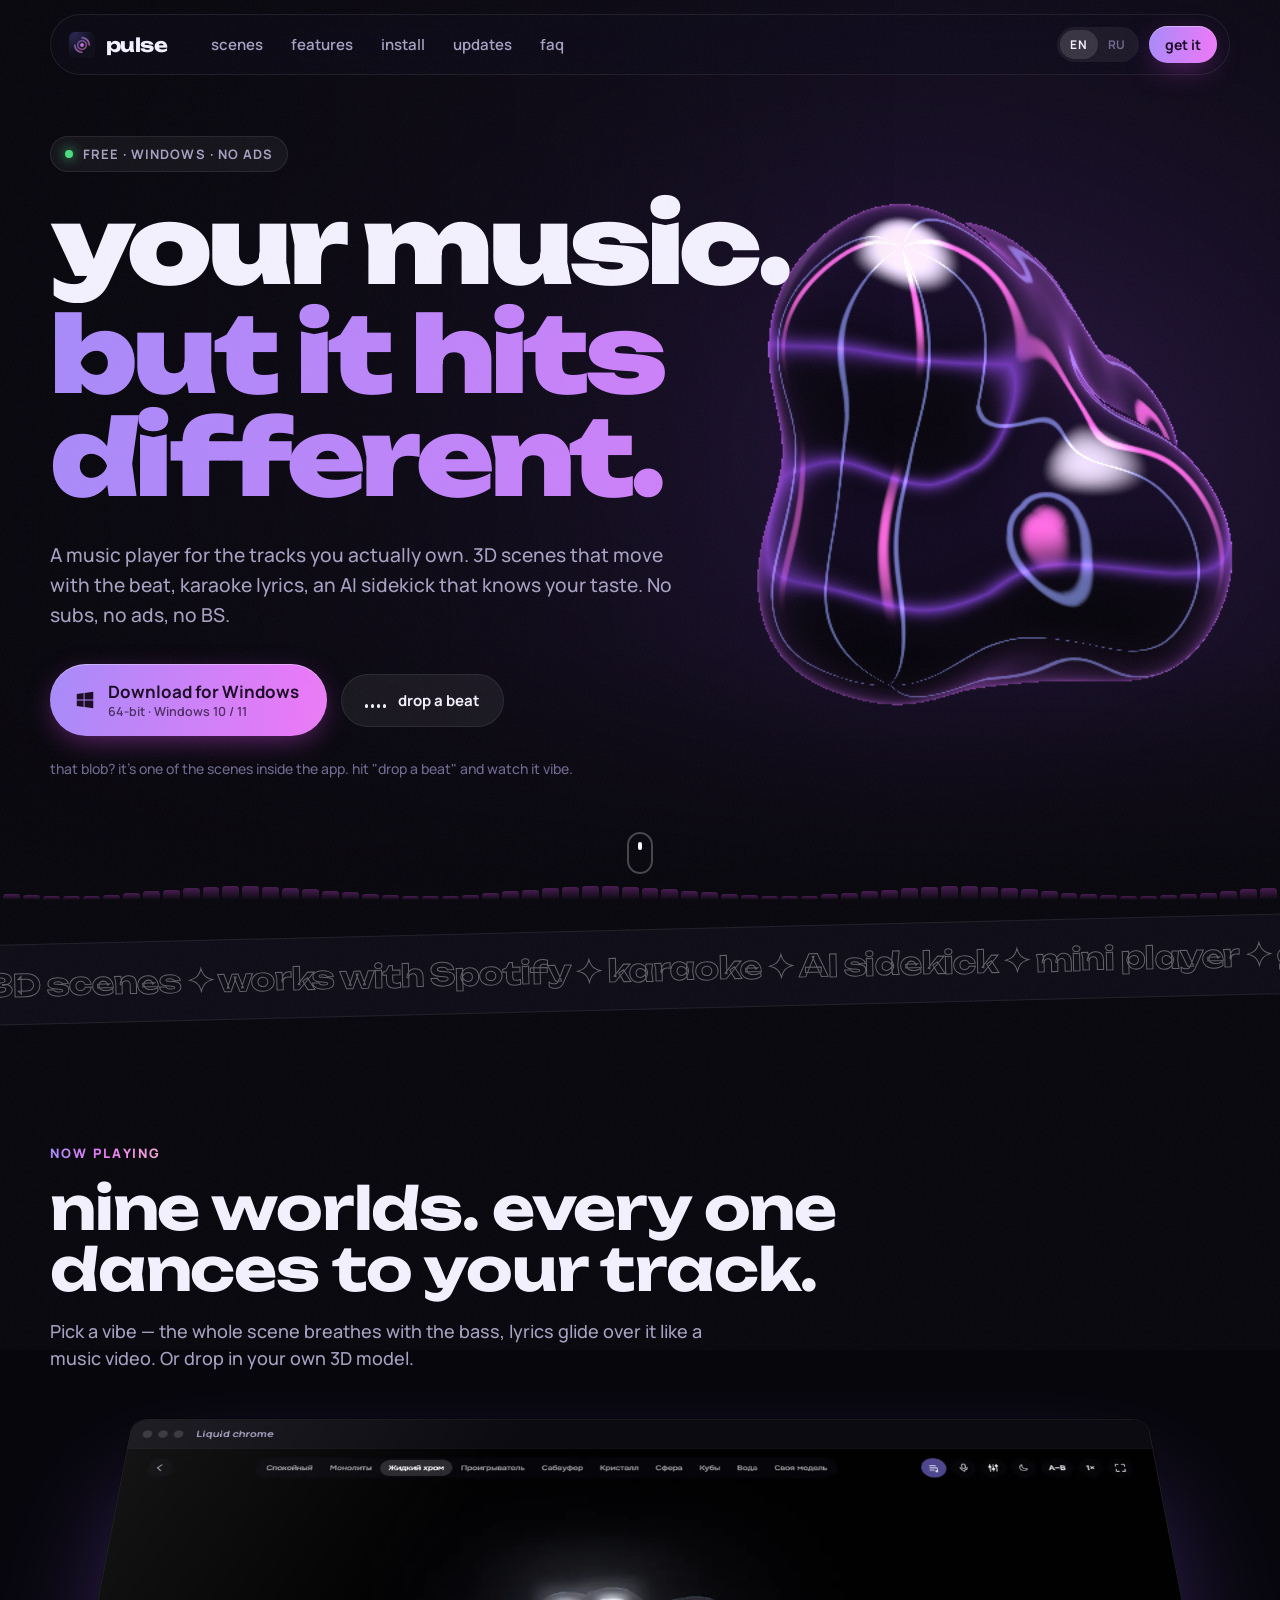
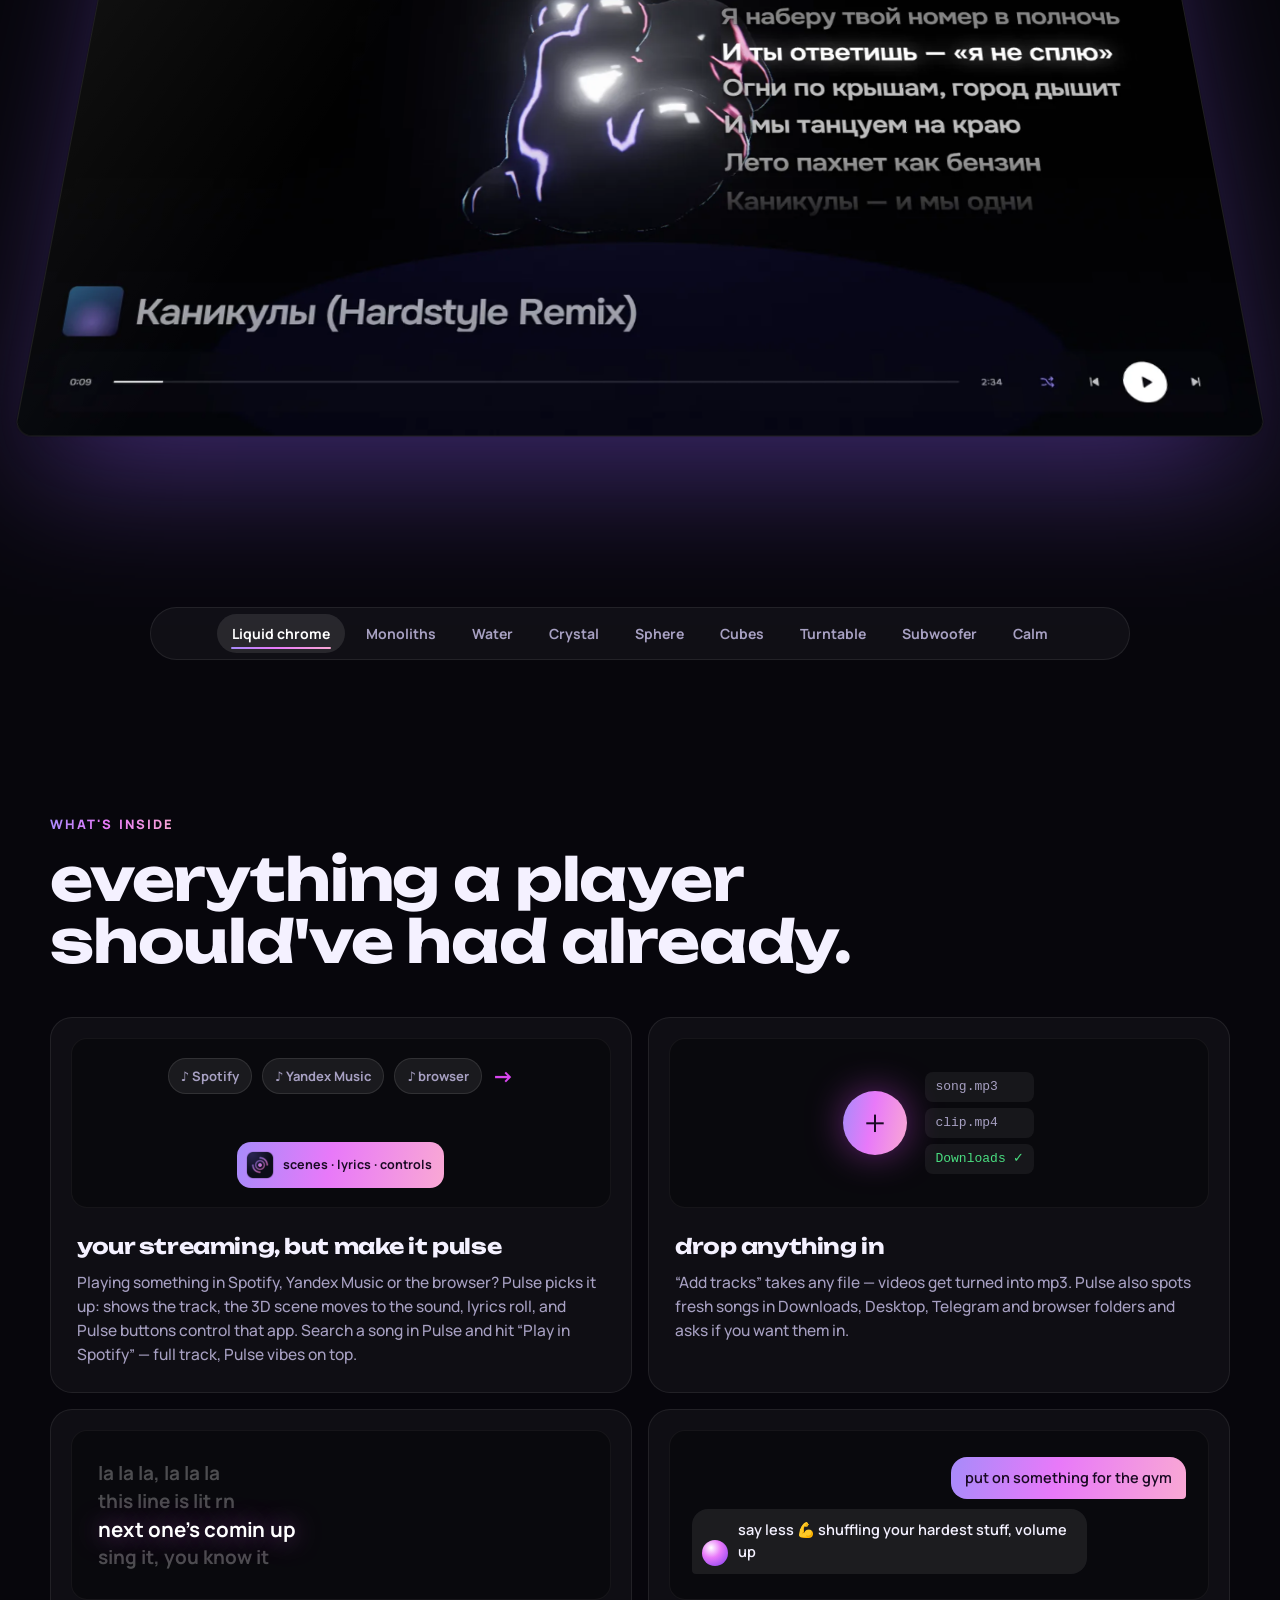
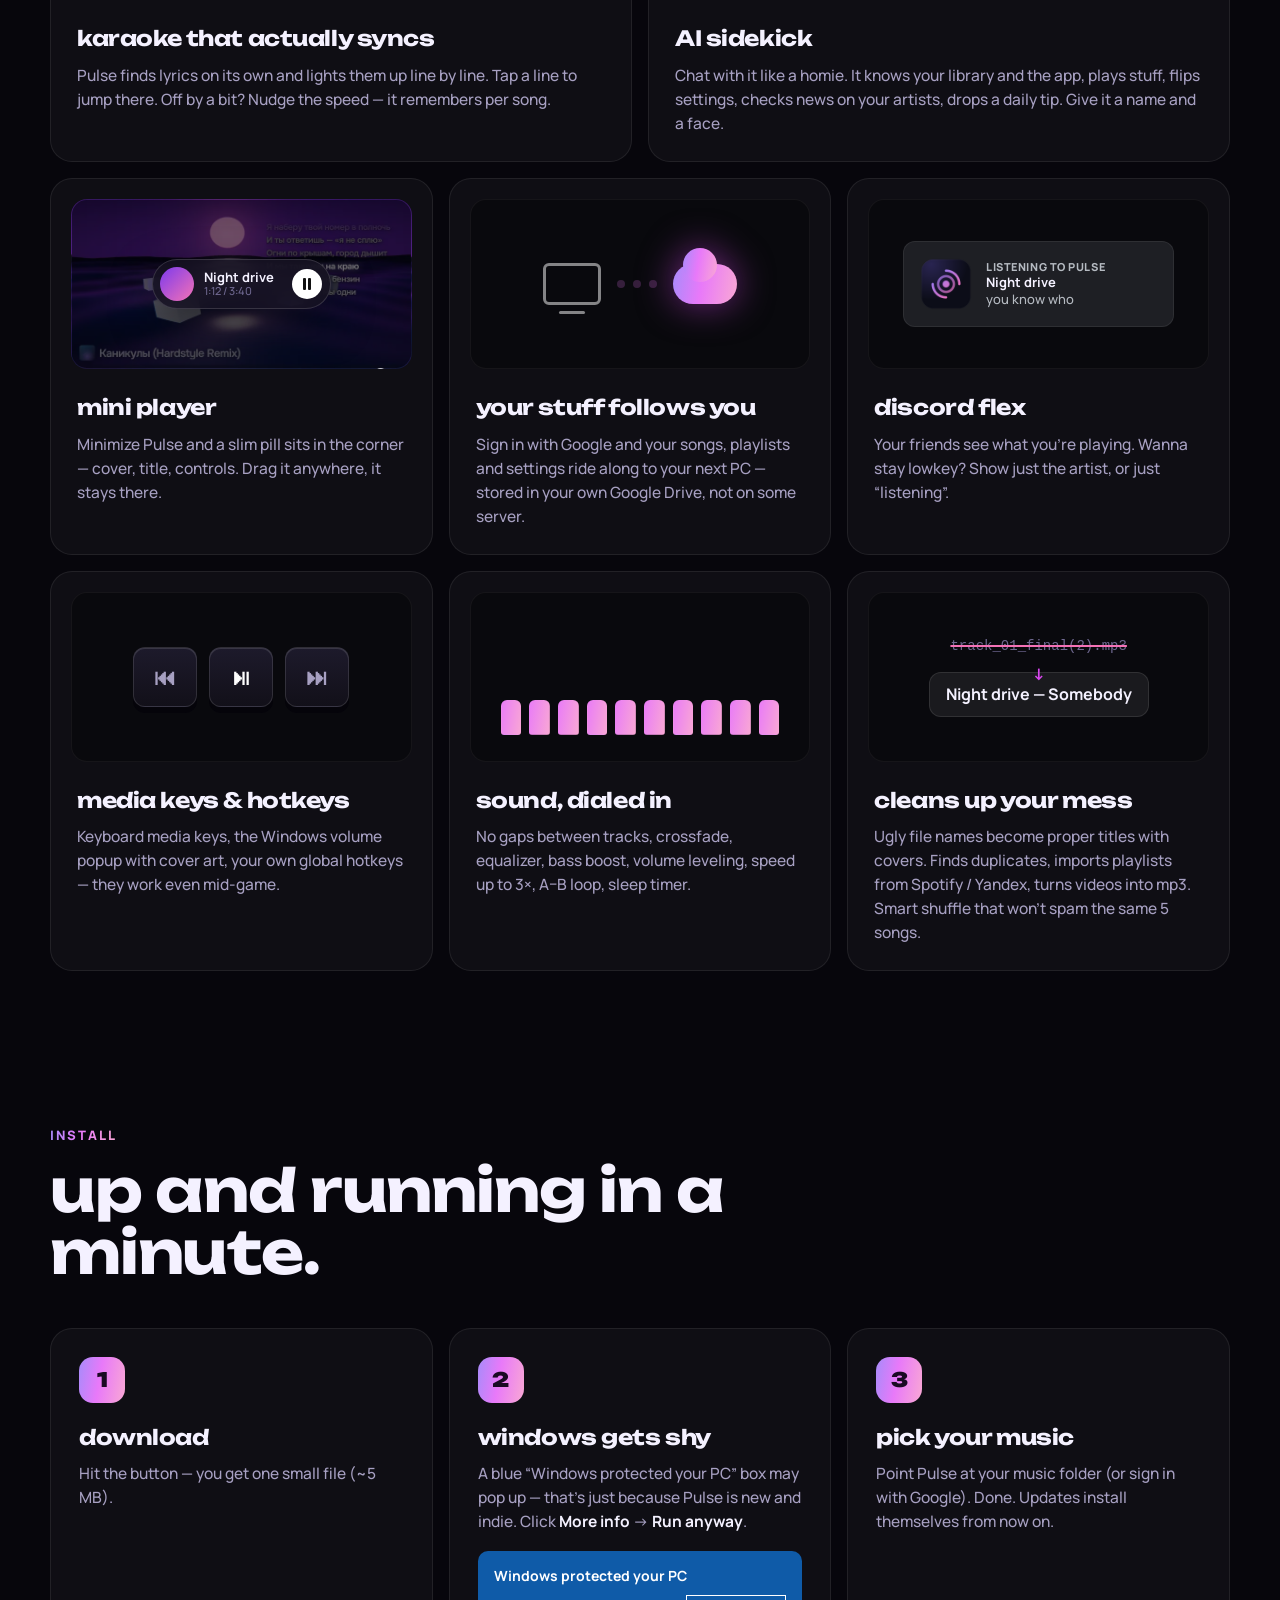
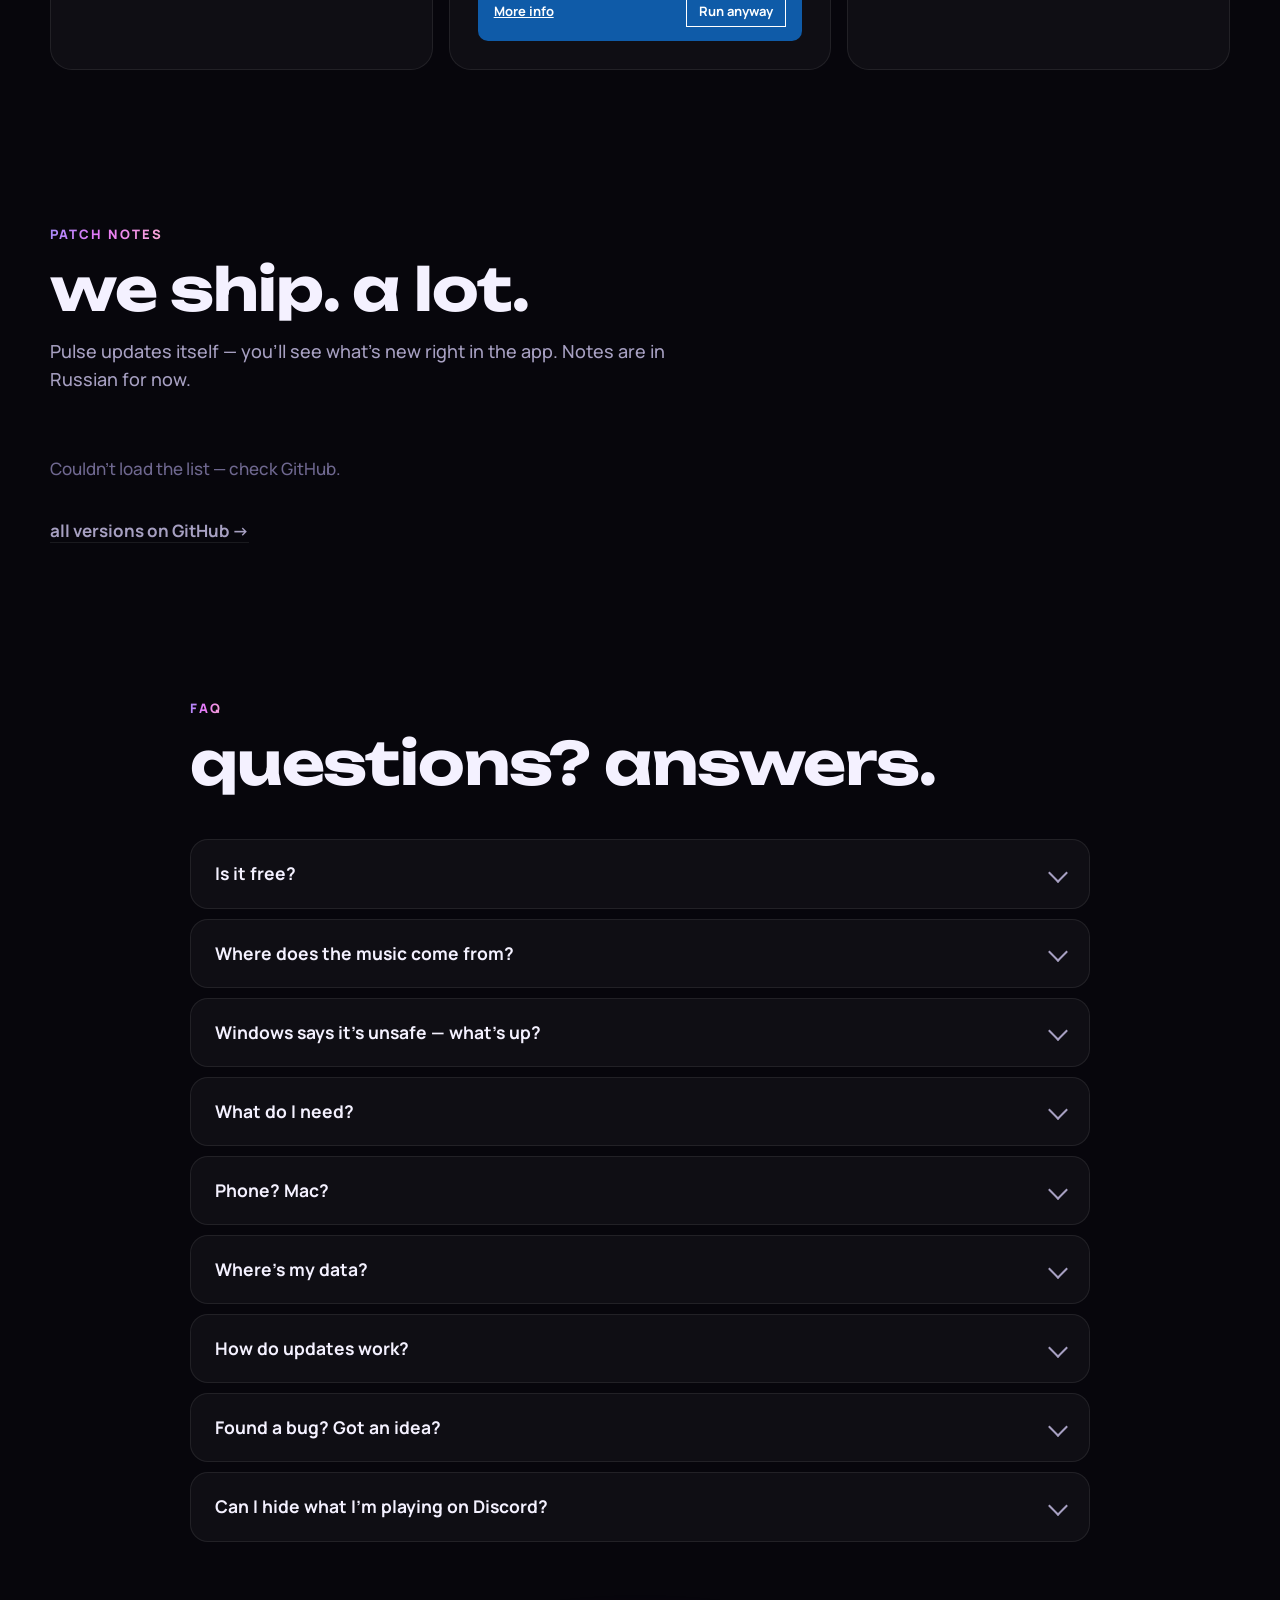
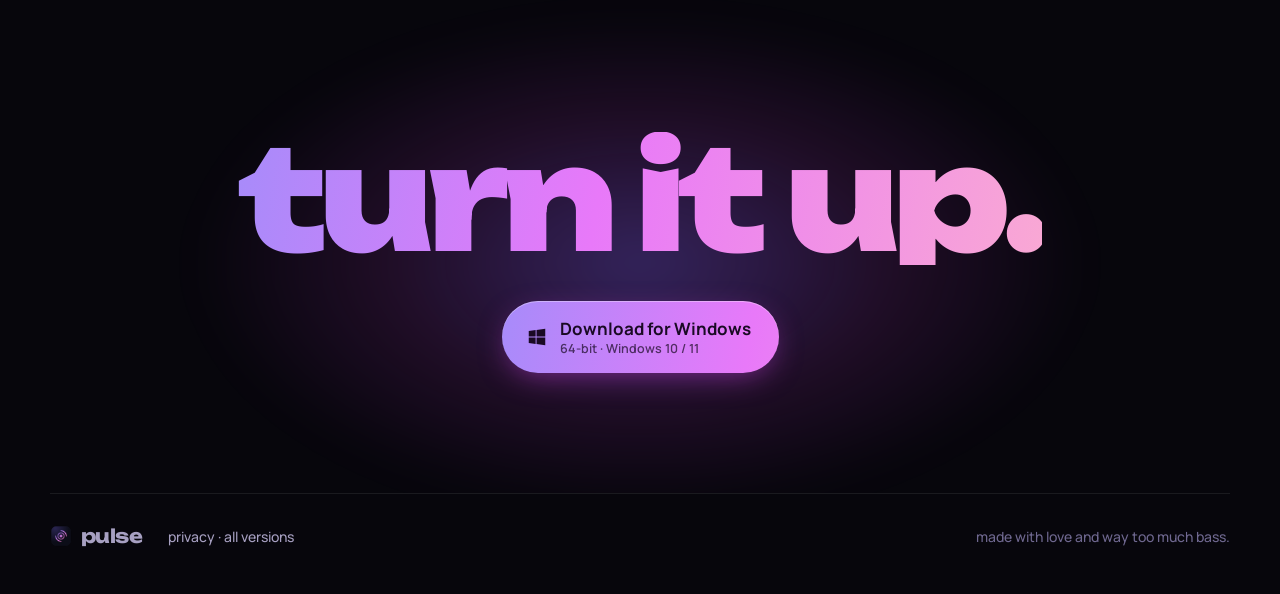
==== commit ef46b20c: "Site: Spotify/Yandex shell, add tracks, feedback" ====
--- a/index.html
+++ b/index.html
@@ -1,231 +1,248 @@
-<!doctype html>
-<html lang="en">
-<head>
-<meta charset="utf-8">
-<meta name="viewport" content="width=device-width, initial-scale=1">
-<title>Pulse — your music, but it hits different</title>
-<meta name="description" content="Pulse is a free music player for Windows: 3D scenes that move with the beat, karaoke lyrics, an AI sidekick, mini player, Google Drive sync. No ads, no subscription.">
-<meta property="og:title" content="Pulse — music player for Windows">
-<meta property="og:description" content="3D scenes that move with the beat, karaoke, AI sidekick. Free. No ads.">
-<meta property="og:image" content="assets/og.jpg">
-<meta property="og:type" content="website">
-<meta name="twitter:card" content="summary_large_image">
-<meta name="theme-color" content="#07060c">
-<link rel="icon" href="assets/favicon.png">
-<link rel="preconnect" href="https://fonts.googleapis.com">
-<link rel="preconnect" href="https://fonts.gstatic.com" crossorigin>
-<link href="https://fonts.googleapis.com/css2?family=Unbounded:wght@500;700;900&family=Manrope:wght@400;500;600;700;800&display=swap" rel="stylesheet">
-<link rel="stylesheet" href="style.css">
-</head>
-<body>
-<div class="grain" aria-hidden="true"></div>
-<div class="cursor-glow" aria-hidden="true"></div>
-
-<header class="nav">
-  <a class="brand" href="#top" aria-label="Pulse">
-    <img src="assets/icon.png" alt="" width="30" height="30">
-    <span>pulse</span>
-  </a>
-  <nav class="links">
-    <a href="#scenes" data-i18n="nav.scenes">scenes</a>
-    <a href="#features" data-i18n="nav.features">features</a>
-    <a href="#install" data-i18n="nav.install">install</a>
-    <a href="#updates" data-i18n="nav.updates">updates</a>
-    <a href="#faq" data-i18n="nav.faq">faq</a>
-  </nav>
-  <div class="nav-right">
-    <div class="lang" role="group" aria-label="Language">
-      <button data-lang="en" class="on">EN</button>
-      <button data-lang="ru">RU</button>
-    </div>
-    <a class="btn btn-sm dl-link" href="https://github.com/Blank0321/pulse-releases/releases/latest" data-i18n="nav.get">get it</a>
-  </div>
-</header>
-
-<main id="top">
-  <!-- HERO -->
-  <section class="hero">
-    <canvas id="blob" aria-hidden="true"></canvas>
-    <div class="hero-fade" aria-hidden="true"></div>
-    <div class="hero-inner">
-      <p class="kicker reveal"><span class="dot"></span><span data-i18n="hero.kicker">free · windows · no ads</span></p>
-      <h1 class="headline">
-        <span class="line"><span data-i18n="hero.h1a">your music.</span></span>
-        <span class="line"><span class="grad" data-i18n="hero.h1b">but it hits different.</span></span>
-      </h1>
-      <p class="sub reveal" data-i18n="hero.sub">A music player for the tracks you actually own. 3D scenes that move with the beat, karaoke lyrics, an AI sidekick that knows your taste. No subs, no ads, no BS.</p>
-      <div class="cta reveal">
-        <a class="btn btn-big dl-link magnet" href="https://github.com/Blank0321/pulse-releases/releases/latest">
-          <svg viewBox="0 0 24 24" width="22" height="22" aria-hidden="true"><path fill="currentColor" d="M3 5.5 10.5 4.4v7.1H3V5.5Zm0 13 7.5 1.1v-7H3v5.9Zm8.5 1.2L21 21v-8.4h-9.5v7.1Zm0-15.4v7.2H21V3l-9.5 1.3Z"/></svg>
-          <span><b data-i18n="hero.dl">Download for Windows</b><small class="dl-meta">64-bit · Windows 10 / 11</small></span>
-        </a>
-        <button class="btn btn-ghost" id="beatBtn" aria-pressed="false">
-          <span class="eq" aria-hidden="true"><i></i><i></i><i></i><i></i></span>
-          <span data-i18n="hero.beat">drop a beat</span>
-        </button>
-      </div>
-      <p class="hint reveal" data-i18n="hero.hint">that blob? it's one of the scenes inside the app. hit "drop a beat" and watch it vibe.</p>
-    </div>
-    <div class="bars" id="bars" aria-hidden="true"></div>
-    <a class="scroll-cue" href="#scenes" aria-label="scroll"><span></span></a>
-  </section>
-
-  <!-- MARQUEE -->
-  <div class="marquee" aria-hidden="true">
-    <div class="track">
-      <span data-i18n="mq">3D scenes ✦ karaoke ✦ AI sidekick ✦ mini player ✦ google drive sync ✦ discord status ✦ media keys ✦ gapless ✦ equalizer ✦ auto-updates ✦ </span>
-      <span data-i18n="mq">3D scenes ✦ karaoke ✦ AI sidekick ✦ mini player ✦ google drive sync ✦ discord status ✦ media keys ✦ gapless ✦ equalizer ✦ auto-updates ✦ </span>
-    </div>
-  </div>
-
-  <!-- SCENES -->
-  <section class="scenes" id="scenes">
-    <div class="sec-head reveal">
-      <p class="eyebrow" data-i18n="sc.eyebrow">now playing</p>
-      <h2 data-i18n="sc.h">nine worlds. every one dances to your track.</h2>
-      <p class="lead" data-i18n="sc.lead">Pick a vibe — the whole scene breathes with the bass, lyrics glide over it like a music video. Or drop in your own 3D model.</p>
-    </div>
-    <div class="stage-wrap">
-      <div class="stage" id="stage">
-        <div class="window">
-          <div class="win-bar"><i></i><i></i><i></i><span id="sceneTitle">Liquid chrome</span></div>
-          <div class="shots" id="shots"></div>
-        </div>
-      </div>
-    </div>
-    <div class="pills" id="pills" role="tablist"></div>
-  </section>
-
-  <!-- FEATURES -->
-  <section class="features" id="features">
-    <div class="sec-head reveal">
-      <p class="eyebrow" data-i18n="ft.eyebrow">what's inside</p>
-      <h2 data-i18n="ft.h">everything a player should've had already.</h2>
-    </div>
-
-    <div class="bento">
-      <article class="card c-lyrics reveal">
-        <div class="viz lyr" aria-hidden="true">
-          <p>la la la, la la la</p>
-          <p class="cur">this line is lit rn</p>
-          <p>next one's comin up</p>
-          <p>sing it, you know it</p>
-        </div>
-        <h3 data-i18n="f.lyr.h">karaoke that actually syncs</h3>
-        <p data-i18n="f.lyr.p">Pulse finds lyrics on its own and lights them up line by line. Tap a line to jump there. Off by a bit? Nudge the speed — it remembers per song.</p>
-      </article>
-
-      <article class="card c-ai reveal">
-        <div class="viz chat" aria-hidden="true">
-          <div class="msg me" data-i18n="f.ai.q">put on something for the gym</div>
-          <div class="msg bot"><span class="av"></span><span data-i18n="f.ai.a">say less 💪 shuffling your hardest stuff, volume up</span></div>
-        </div>
-        <h3 data-i18n="f.ai.h">AI sidekick</h3>
-        <p data-i18n="f.ai.p">Chat with it like a homie. It knows your library and the app, plays stuff, flips settings, checks news on your artists, drops a daily tip. Give it a name and a face.</p>
-      </article>
-
-      <article class="card c-mini reveal">
-        <div class="viz mini" aria-hidden="true">
-          <div class="pill"><span class="cov"></span><span class="t"><b>Night drive</b><small>1:12 / 3:40</small></span><span class="pp"></span></div>
-        </div>
-        <h3 data-i18n="f.mini.h">mini player</h3>
-        <p data-i18n="f.mini.p">Minimize Pulse and a slim pill sits in the corner — cover, title, controls. Drag it anywhere, it stays there.</p>
-      </article>
-
-      <article class="card c-sync reveal">
-        <div class="viz sync" aria-hidden="true"><span class="pc"></span><span class="flow"><i></i><i></i><i></i></span><span class="cloud"></span></div>
-        <h3 data-i18n="f.sync.h">your stuff follows you</h3>
-        <p data-i18n="f.sync.p">Sign in with Google and your songs, playlists and settings ride along to your next PC — stored in your own Google Drive, not on some server.</p>
-      </article>
-
-      <article class="card c-dc reveal">
-        <div class="viz dc" aria-hidden="true">
-          <div class="dcard"><span class="dimg"></span><span><small data-i18n="f.dc.l">listening to Pulse</small><b>Night drive</b><em>you know who</em></span></div>
-        </div>
-        <h3 data-i18n="f.dc.h">discord flex</h3>
-        <p data-i18n="f.dc.p">Your friends see what you're playing. Wanna stay lowkey? Show just the artist, or just “listening”.</p>
-      </article>
-
-      <article class="card c-keys reveal">
-        <div class="viz keys" aria-hidden="true"><kbd>⏮</kbd><kbd class="hit">⏯</kbd><kbd>⏭</kbd></div>
-        <h3 data-i18n="f.keys.h">media keys & hotkeys</h3>
-        <p data-i18n="f.keys.p">Keyboard media keys, the Windows volume popup with cover art, your own global hotkeys — they work even mid-game.</p>
-      </article>
-
-      <article class="card c-sound reveal">
-        <div class="viz eqv" aria-hidden="true"><i></i><i></i><i></i><i></i><i></i><i></i><i></i><i></i><i></i><i></i></div>
-        <h3 data-i18n="f.snd.h">sound, dialed in</h3>
-        <p data-i18n="f.snd.p">No gaps between tracks, crossfade, equalizer, bass boost, volume leveling, speed up to 3×, A–B loop, sleep timer.</p>
-      </article>
-
-      <article class="card c-smart reveal">
-        <div class="viz fix" aria-hidden="true"><s>track_01_final(2).mp3</s><b>Night drive — Somebody</b></div>
-        <h3 data-i18n="f.fix.h">cleans up your mess</h3>
-        <p data-i18n="f.fix.p">Ugly file names become proper titles with covers. Finds duplicates, imports playlists from Spotify / Yandex, turns videos into mp3. Smart shuffle that won't spam the same 5 songs.</p>
-      </article>
-    </div>
-  </section>
-
-  <!-- INSTALL -->
-  <section class="install" id="install">
-    <div class="sec-head reveal">
-      <p class="eyebrow" data-i18n="in.eyebrow">install</p>
-      <h2 data-i18n="in.h">up and running in a minute.</h2>
-    </div>
-    <ol class="steps">
-      <li class="reveal"><span class="n">1</span><h3 data-i18n="in.1h">download</h3><p data-i18n="in.1p">Hit the button — you get one small file (~5 MB).</p></li>
-      <li class="reveal"><span class="n">2</span><h3 data-i18n="in.2h">windows gets shy</h3><p data-i18n="in.2p">A blue “Windows protected your PC” box may pop up — that's just because Pulse is new and indie. Click <b>More info</b> → <b>Run anyway</b>.</p>
-        <div class="smartscreen" aria-hidden="true"><b>Windows protected your PC</b><span class="mi">More info</span><span class="ra">Run anyway</span></div>
-      </li>
-      <li class="reveal"><span class="n">3</span><h3 data-i18n="in.3h">pick your music</h3><p data-i18n="in.3p">Point Pulse at your music folder (or sign in with Google). Done. Updates install themselves from now on.</p></li>
-    </ol>
-  </section>
-
-  <!-- UPDATES -->
-  <section class="updates" id="updates">
-    <div class="sec-head reveal">
-      <p class="eyebrow" data-i18n="up.eyebrow">patch notes</p>
-      <h2 data-i18n="up.h">we ship. a lot.</h2>
-      <p class="lead" data-i18n="up.lead">Pulse updates itself — you'll see what's new right in the app. Notes are in Russian for now.</p>
-    </div>
-    <div class="rel-list" id="rel"><p class="muted" data-i18n="up.loading">loading…</p></div>
-    <p class="all-rel"><a href="https://github.com/Blank0321/pulse-releases/releases" target="_blank" rel="noopener" data-i18n="up.all">all versions on GitHub →</a></p>
-  </section>
-
-  <!-- FAQ -->
-  <section class="faq" id="faq">
-    <div class="sec-head reveal">
-      <p class="eyebrow">faq</p>
-      <h2 data-i18n="fq.h">questions? answers.</h2>
-    </div>
-    <div class="qa">
-      <details class="reveal"><summary data-i18n="q1">Is it free?</summary><p data-i18n="a1">Yep. Free, no ads, no subscription, no account needed.</p></details>
-      <details class="reveal"><summary data-i18n="q2">Where does the music come from?</summary><p data-i18n="a2">From your own files — mp3, flac, m4a, wav, ogg and more. Pulse is a player, it doesn't download music from YouTube or streaming services.</p></details>
-      <details class="reveal"><summary data-i18n="q3">Windows says it's unsafe — what's up?</summary><p data-i18n="a3">Windows warns about any new app that hasn't bought an expensive code-signing certificate yet. Click “More info” → “Run anyway”. Updates are signed, so the app only accepts real Pulse updates.</p></details>
-      <details class="reveal"><summary data-i18n="q4">What do I need?</summary><p data-i18n="a4">Windows 10 or 11, 64-bit. Any half-decent PC runs it; the 3D scenes love a real GPU, and there's a “simple” mode for older laptops.</p></details>
-      <details class="reveal"><summary data-i18n="q5">Phone? Mac?</summary><p data-i18n="a5">On the way: Android first, then iPhone, then Mac.</p></details>
-      <details class="reveal"><summary data-i18n="q6">Where's my data?</summary><p data-i18n="a6">On your PC. If you sign in with Google, a copy goes to your own Google Drive so you can move to another PC. Nothing is sold or tracked.</p></details>
-      <details class="reveal"><summary data-i18n="q7">How do updates work?</summary><p data-i18n="a7">Pulse checks for updates when it starts. One click — it updates and restarts, your music and settings stay.</p></details>
-      <details class="reveal"><summary data-i18n="q8">Can I hide what I'm playing on Discord?</summary><p data-i18n="a8">Sure: Settings → Discord. Show the track, only the artist, just “listening”, or turn it off.</p></details>
-    </div>
-  </section>
-
-  <!-- FINAL CTA -->
-  <section class="final">
-    <h2 class="reveal"><span data-i18n="fin.a">turn it up.</span></h2>
-    <a class="btn btn-big dl-link magnet reveal" href="https://github.com/Blank0321/pulse-releases/releases/latest">
-      <svg viewBox="0 0 24 24" width="22" height="22" aria-hidden="true"><path fill="currentColor" d="M3 5.5 10.5 4.4v7.1H3V5.5Zm0 13 7.5 1.1v-7H3v5.9Zm8.5 1.2L21 21v-8.4h-9.5v7.1Zm0-15.4v7.2H21V3l-9.5 1.3Z"/></svg>
-      <span><b data-i18n="hero.dl">Download for Windows</b><small class="dl-meta">64-bit · Windows 10 / 11</small></span>
-    </a>
-  </section>
-</main>
-
-<footer class="foot">
-  <div class="brand"><img src="assets/icon.png" alt="" width="22" height="22"><span>pulse</span></div>
-  <p><a href="privacy.html" class="lang-link" data-i18n="ft.priv">privacy</a> · <a href="https://github.com/Blank0321/pulse-releases/releases" target="_blank" rel="noopener" data-i18n="ft.ver">all versions</a></p>
-  <p class="muted" data-i18n="ft.made">made with love and way too much bass.</p>
-</footer>
-
-<script src="app.js"></script>
-</body>
-</html>
+<!doctype html>
+<html lang="en">
+<head>
+<meta charset="utf-8">
+<meta name="viewport" content="width=device-width, initial-scale=1">
+<title>Pulse — your music, but it hits different</title>
+<meta name="description" content="Pulse is a free music player for Windows: 3D scenes that move with the beat, karaoke lyrics, an AI sidekick, mini player, Google Drive sync. No ads, no subscription.">
+<meta property="og:title" content="Pulse — music player for Windows">
+<meta property="og:description" content="3D scenes that move with the beat, karaoke, AI sidekick. Free. No ads.">
+<meta property="og:image" content="assets/og.jpg">
+<meta property="og:type" content="website">
+<meta name="twitter:card" content="summary_large_image">
+<meta name="theme-color" content="#07060c">
+<link rel="icon" href="assets/favicon.png">
+<link rel="preconnect" href="https://fonts.googleapis.com">
+<link rel="preconnect" href="https://fonts.gstatic.com" crossorigin>
+<link href="https://fonts.googleapis.com/css2?family=Unbounded:wght@500;700;900&family=Manrope:wght@400;500;600;700;800&display=swap" rel="stylesheet">
+<link rel="stylesheet" href="style.css">
+</head>
+<body>
+<div class="grain" aria-hidden="true"></div>
+<div class="cursor-glow" aria-hidden="true"></div>
+
+<header class="nav">
+  <a class="brand" href="#top" aria-label="Pulse">
+    <img src="assets/icon.png" alt="" width="30" height="30">
+    <span>pulse</span>
+  </a>
+  <nav class="links">
+    <a href="#scenes" data-i18n="nav.scenes">scenes</a>
+    <a href="#features" data-i18n="nav.features">features</a>
+    <a href="#install" data-i18n="nav.install">install</a>
+    <a href="#updates" data-i18n="nav.updates">updates</a>
+    <a href="#faq" data-i18n="nav.faq">faq</a>
+  </nav>
+  <div class="nav-right">
+    <div class="lang" role="group" aria-label="Language">
+      <button data-lang="en" class="on">EN</button>
+      <button data-lang="ru">RU</button>
+    </div>
+    <a class="btn btn-sm dl-link" href="https://github.com/Blank0321/pulse-releases/releases/latest" data-i18n="nav.get">get it</a>
+  </div>
+</header>
+
+<main id="top">
+  <!-- HERO -->
+  <section class="hero">
+    <canvas id="blob" aria-hidden="true"></canvas>
+    <div class="hero-fade" aria-hidden="true"></div>
+    <div class="hero-inner">
+      <p class="kicker reveal"><span class="dot"></span><span data-i18n="hero.kicker">free · windows · no ads</span></p>
+      <h1 class="headline">
+        <span class="line"><span data-i18n="hero.h1a">your music.</span></span>
+        <span class="line"><span class="grad" data-i18n="hero.h1b">but it hits different.</span></span>
+      </h1>
+      <p class="sub reveal" data-i18n="hero.sub">A music player for the tracks you actually own. 3D scenes that move with the beat, karaoke lyrics, an AI sidekick that knows your taste. No subs, no ads, no BS.</p>
+      <div class="cta reveal">
+        <a class="btn btn-big dl-link magnet" href="https://github.com/Blank0321/pulse-releases/releases/latest">
+          <svg viewBox="0 0 24 24" width="22" height="22" aria-hidden="true"><path fill="currentColor" d="M3 5.5 10.5 4.4v7.1H3V5.5Zm0 13 7.5 1.1v-7H3v5.9Zm8.5 1.2L21 21v-8.4h-9.5v7.1Zm0-15.4v7.2H21V3l-9.5 1.3Z"/></svg>
+          <span><b data-i18n="hero.dl">Download for Windows</b><small class="dl-meta">64-bit · Windows 10 / 11</small></span>
+        </a>
+        <button class="btn btn-ghost" id="beatBtn" aria-pressed="false">
+          <span class="eq" aria-hidden="true"><i></i><i></i><i></i><i></i></span>
+          <span data-i18n="hero.beat">drop a beat</span>
+        </button>
+      </div>
+      <p class="hint reveal" data-i18n="hero.hint">that blob? it's one of the scenes inside the app. hit "drop a beat" and watch it vibe.</p>
+    </div>
+    <div class="bars" id="bars" aria-hidden="true"></div>
+    <a class="scroll-cue" href="#scenes" aria-label="scroll"><span></span></a>
+  </section>
+
+  <!-- MARQUEE -->
+  <div class="marquee" aria-hidden="true">
+    <div class="track">
+      <span data-i18n="mq">3D scenes ✦ works with Spotify ✦ karaoke ✦ AI sidekick ✦ mini player ✦ google drive sync ✦ discord status ✦ media keys ✦ gapless ✦ equalizer ✦ auto-updates ✦ </span>
+      <span data-i18n="mq">3D scenes ✦ works with Spotify ✦ karaoke ✦ AI sidekick ✦ mini player ✦ google drive sync ✦ discord status ✦ media keys ✦ gapless ✦ equalizer ✦ auto-updates ✦ </span>
+    </div>
+  </div>
+
+  <!-- SCENES -->
+  <section class="scenes" id="scenes">
+    <div class="sec-head reveal">
+      <p class="eyebrow" data-i18n="sc.eyebrow">now playing</p>
+      <h2 data-i18n="sc.h">nine worlds. every one dances to your track.</h2>
+      <p class="lead" data-i18n="sc.lead">Pick a vibe — the whole scene breathes with the bass, lyrics glide over it like a music video. Or drop in your own 3D model.</p>
+    </div>
+    <div class="stage-wrap">
+      <div class="stage" id="stage">
+        <div class="window">
+          <div class="win-bar"><i></i><i></i><i></i><span id="sceneTitle">Liquid chrome</span></div>
+          <div class="shots" id="shots"></div>
+        </div>
+      </div>
+    </div>
+    <div class="pills" id="pills" role="tablist"></div>
+  </section>
+
+  <!-- FEATURES -->
+  <section class="features" id="features">
+    <div class="sec-head reveal">
+      <p class="eyebrow" data-i18n="ft.eyebrow">what's inside</p>
+      <h2 data-i18n="ft.h">everything a player should've had already.</h2>
+    </div>
+
+    <div class="bento">
+      <article class="card c-shell reveal">
+        <div class="viz shell" aria-hidden="true">
+          <span class="src">♪ Spotify</span><span class="src">♪ Yandex Music</span><span class="src">♪ browser</span>
+          <span class="arrow">→</span>
+          <span class="pulsebox"><img src="assets/icon.png" alt=""><b>scenes · lyrics · controls</b></span>
+        </div>
+        <h3 data-i18n="f.shell.h">your streaming, but make it pulse</h3>
+        <p data-i18n="f.shell.p">Playing something in Spotify, Yandex Music or the browser? Pulse picks it up: shows the track, the 3D scene moves to the sound, lyrics roll, and Pulse buttons control that app. Search a song in Pulse and hit “Play in Spotify” — full track, Pulse vibes on top.</p>
+      </article>
+
+      <article class="card c-add reveal">
+        <div class="viz addv" aria-hidden="true"><span class="plus">+</span><span class="files"><i>song.mp3</i><i>clip.mp4</i><i>Downloads ✓</i></span></div>
+        <h3 data-i18n="f.add.h">drop anything in</h3>
+        <p data-i18n="f.add.p">“Add tracks” takes any file — videos get turned into mp3. Pulse also spots fresh songs in Downloads, Desktop, Telegram and browser folders and asks if you want them in.</p>
+      </article>
+
+      <article class="card c-lyrics reveal">
+        <div class="viz lyr" aria-hidden="true">
+          <p>la la la, la la la</p>
+          <p class="cur">this line is lit rn</p>
+          <p>next one's comin up</p>
+          <p>sing it, you know it</p>
+        </div>
+        <h3 data-i18n="f.lyr.h">karaoke that actually syncs</h3>
+        <p data-i18n="f.lyr.p">Pulse finds lyrics on its own and lights them up line by line. Tap a line to jump there. Off by a bit? Nudge the speed — it remembers per song.</p>
+      </article>
+
+      <article class="card c-ai reveal">
+        <div class="viz chat" aria-hidden="true">
+          <div class="msg me" data-i18n="f.ai.q">put on something for the gym</div>
+          <div class="msg bot"><span class="av"></span><span data-i18n="f.ai.a">say less 💪 shuffling your hardest stuff, volume up</span></div>
+        </div>
+        <h3 data-i18n="f.ai.h">AI sidekick</h3>
+        <p data-i18n="f.ai.p">Chat with it like a homie. It knows your library and the app, plays stuff, flips settings, checks news on your artists, drops a daily tip. Give it a name and a face.</p>
+      </article>
+
+      <article class="card c-mini reveal">
+        <div class="viz mini" aria-hidden="true">
+          <div class="pill"><span class="cov"></span><span class="t"><b>Night drive</b><small>1:12 / 3:40</small></span><span class="pp"></span></div>
+        </div>
+        <h3 data-i18n="f.mini.h">mini player</h3>
+        <p data-i18n="f.mini.p">Minimize Pulse and a slim pill sits in the corner — cover, title, controls. Drag it anywhere, it stays there.</p>
+      </article>
+
+      <article class="card c-sync reveal">
+        <div class="viz sync" aria-hidden="true"><span class="pc"></span><span class="flow"><i></i><i></i><i></i></span><span class="cloud"></span></div>
+        <h3 data-i18n="f.sync.h">your stuff follows you</h3>
+        <p data-i18n="f.sync.p">Sign in with Google and your songs, playlists and settings ride along to your next PC — stored in your own Google Drive, not on some server.</p>
+      </article>
+
+      <article class="card c-dc reveal">
+        <div class="viz dc" aria-hidden="true">
+          <div class="dcard"><span class="dimg"></span><span><small data-i18n="f.dc.l">listening to Pulse</small><b>Night drive</b><em>you know who</em></span></div>
+        </div>
+        <h3 data-i18n="f.dc.h">discord flex</h3>
+        <p data-i18n="f.dc.p">Your friends see what you're playing. Wanna stay lowkey? Show just the artist, or just “listening”.</p>
+      </article>
+
+      <article class="card c-keys reveal">
+        <div class="viz keys" aria-hidden="true"><kbd>⏮</kbd><kbd class="hit">⏯</kbd><kbd>⏭</kbd></div>
+        <h3 data-i18n="f.keys.h">media keys & hotkeys</h3>
+        <p data-i18n="f.keys.p">Keyboard media keys, the Windows volume popup with cover art, your own global hotkeys — they work even mid-game.</p>
+      </article>
+
+      <article class="card c-sound reveal">
+        <div class="viz eqv" aria-hidden="true"><i></i><i></i><i></i><i></i><i></i><i></i><i></i><i></i><i></i><i></i></div>
+        <h3 data-i18n="f.snd.h">sound, dialed in</h3>
+        <p data-i18n="f.snd.p">No gaps between tracks, crossfade, equalizer, bass boost, volume leveling, speed up to 3×, A–B loop, sleep timer.</p>
+      </article>
+
+      <article class="card c-smart reveal">
+        <div class="viz fix" aria-hidden="true"><s>track_01_final(2).mp3</s><b>Night drive — Somebody</b></div>
+        <h3 data-i18n="f.fix.h">cleans up your mess</h3>
+        <p data-i18n="f.fix.p">Ugly file names become proper titles with covers. Finds duplicates, imports playlists from Spotify / Yandex, turns videos into mp3. Smart shuffle that won't spam the same 5 songs.</p>
+      </article>
+    </div>
+  </section>
+
+  <!-- INSTALL -->
+  <section class="install" id="install">
+    <div class="sec-head reveal">
+      <p class="eyebrow" data-i18n="in.eyebrow">install</p>
+      <h2 data-i18n="in.h">up and running in a minute.</h2>
+    </div>
+    <ol class="steps">
+      <li class="reveal"><span class="n">1</span><h3 data-i18n="in.1h">download</h3><p data-i18n="in.1p">Hit the button — you get one small file (~5 MB).</p></li>
+      <li class="reveal"><span class="n">2</span><h3 data-i18n="in.2h">windows gets shy</h3><p data-i18n="in.2p">A blue “Windows protected your PC” box may pop up — that's just because Pulse is new and indie. Click <b>More info</b> → <b>Run anyway</b>.</p>
+        <div class="smartscreen" aria-hidden="true"><b>Windows protected your PC</b><span class="mi">More info</span><span class="ra">Run anyway</span></div>
+      </li>
+      <li class="reveal"><span class="n">3</span><h3 data-i18n="in.3h">pick your music</h3><p data-i18n="in.3p">Point Pulse at your music folder (or sign in with Google). Done. Updates install themselves from now on.</p></li>
+    </ol>
+  </section>
+
+  <!-- UPDATES -->
+  <section class="updates" id="updates">
+    <div class="sec-head reveal">
+      <p class="eyebrow" data-i18n="up.eyebrow">patch notes</p>
+      <h2 data-i18n="up.h">we ship. a lot.</h2>
+      <p class="lead" data-i18n="up.lead">Pulse updates itself — you'll see what's new right in the app. Notes are in Russian for now.</p>
+    </div>
+    <div class="rel-list" id="rel"><p class="muted" data-i18n="up.loading">loading…</p></div>
+    <p class="all-rel"><a href="https://github.com/Blank0321/pulse-releases/releases" target="_blank" rel="noopener" data-i18n="up.all">all versions on GitHub →</a></p>
+  </section>
+
+  <!-- FAQ -->
+  <section class="faq" id="faq">
+    <div class="sec-head reveal">
+      <p class="eyebrow">faq</p>
+      <h2 data-i18n="fq.h">questions? answers.</h2>
+    </div>
+    <div class="qa">
+      <details class="reveal"><summary data-i18n="q1">Is it free?</summary><p data-i18n="a1">Yep. Free, no ads, no subscription, no account needed.</p></details>
+      <details class="reveal"><summary data-i18n="q2">Where does the music come from?</summary><p data-i18n="a2">Your own files (mp3, flac, m4a, wav, ogg, even videos), free catalogs right in Pulse search, or your Spotify / Yandex Music — Pulse becomes a skin for them. Pulse never downloads from YouTube or streaming services.</p></details>
+      <details class="reveal"><summary data-i18n="q3">Windows says it's unsafe — what's up?</summary><p data-i18n="a3">Windows warns about any new app that hasn't bought an expensive code-signing certificate yet. Click “More info” → “Run anyway”. Updates are signed, so the app only accepts real Pulse updates.</p></details>
+      <details class="reveal"><summary data-i18n="q4">What do I need?</summary><p data-i18n="a4">Windows 10 or 11, 64-bit. Any half-decent PC runs it; the 3D scenes love a real GPU, and there's a “simple” mode for older laptops.</p></details>
+      <details class="reveal"><summary data-i18n="q5">Phone? Mac?</summary><p data-i18n="a5">On the way: Android first, then iPhone, then Mac.</p></details>
+      <details class="reveal"><summary data-i18n="q6">Where's my data?</summary><p data-i18n="a6">On your PC. If you sign in with Google, a copy goes to your own Google Drive so you can move to another PC. Nothing is sold or tracked.</p></details>
+      <details class="reveal"><summary data-i18n="q7">How do updates work?</summary><p data-i18n="a7">Pulse checks for updates when it starts. One click — it updates and restarts, your music and settings stay.</p></details>
+      <details class="reveal"><summary data-i18n="q9">Found a bug? Got an idea?</summary><p data-i18n="a9">Hit the small “Feedback” button bottom-right in the app — it goes straight to the developer. Leave a contact if you want a reply.</p></details>
+      <details class="reveal"><summary data-i18n="q8">Can I hide what I'm playing on Discord?</summary><p data-i18n="a8">Sure: Settings → Discord. Show the track, only the artist, just “listening”, or turn it off.</p></details>
+    </div>
+  </section>
+
+  <!-- FINAL CTA -->
+  <section class="final">
+    <h2 class="reveal"><span data-i18n="fin.a">turn it up.</span></h2>
+    <a class="btn btn-big dl-link magnet reveal" href="https://github.com/Blank0321/pulse-releases/releases/latest">
+      <svg viewBox="0 0 24 24" width="22" height="22" aria-hidden="true"><path fill="currentColor" d="M3 5.5 10.5 4.4v7.1H3V5.5Zm0 13 7.5 1.1v-7H3v5.9Zm8.5 1.2L21 21v-8.4h-9.5v7.1Zm0-15.4v7.2H21V3l-9.5 1.3Z"/></svg>
+      <span><b data-i18n="hero.dl">Download for Windows</b><small class="dl-meta">64-bit · Windows 10 / 11</small></span>
+    </a>
+  </section>
+</main>
+
+<footer class="foot">
+  <div class="brand"><img src="assets/icon.png" alt="" width="22" height="22"><span>pulse</span></div>
+  <p><a href="privacy.html" class="lang-link" data-i18n="ft.priv">privacy</a> · <a href="https://github.com/Blank0321/pulse-releases/releases" target="_blank" rel="noopener" data-i18n="ft.ver">all versions</a></p>
+  <p class="muted" data-i18n="ft.made">made with love and way too much bass.</p>
+</footer>
+
+<script src="app.js"></script>
+</body>
+</html>
--- a/style.css
+++ b/style.css
@@ -1,333 +1,348 @@
-:root {
-  --bg: #07060c;
-  --bg2: #0d0b16;
-  --card: rgba(255, 255, 255, 0.035);
-  --line: rgba(255, 255, 255, 0.08);
-  --text: #f4f1ff;
-  --dim: #a7a0c2;
-  --mute: #6f6890;
-  --a1: #8b5cf6;
-  --a2: #d946ef;
-  --a3: #f472b6;
-  --grad: linear-gradient(100deg, #a78bfa 0%, #e879f9 45%, #f9a8d4 100%);
-  --r: 22px;
-  --ease: cubic-bezier(.2, .8, .2, 1);
-  color-scheme: dark;
-}
-* { box-sizing: border-box; }
-html { scroll-behavior: smooth; -webkit-text-size-adjust: 100%; }
-body {
-  margin: 0; background: var(--bg); color: var(--text);
-  font: 500 17px/1.55 Manrope, system-ui, sans-serif;
-  overflow-x: hidden; -webkit-font-smoothing: antialiased;
-}
-a { color: inherit; }
-main { overflow-x: clip; }
-img { max-width: 100%; display: block; }
-h1, h2, h3 { font-family: Unbounded, Manrope, sans-serif; letter-spacing: -0.02em; margin: 0; }
-.muted { color: var(--mute); }
-::selection { background: var(--a2); color: #fff; }
-
-/* film grain + cursor glow */
-.grain {
-  position: fixed; inset: -50%; pointer-events: none; z-index: 100; opacity: .05;
-  background-image: url("data:image/svg+xml,%3Csvg xmlns='http://www.w3.org/2000/svg' width='160' height='160'%3E%3Cfilter id='n'%3E%3CfeTurbulence type='fractalNoise' baseFrequency='.9' numOctaves='3' stitchTiles='stitch'/%3E%3C/filter%3E%3Crect width='100%25' height='100%25' filter='url(%23n)'/%3E%3C/svg%3E");
-  animation: grain 1.2s steps(6) infinite;
-}
-@keyframes grain { 0%,100% { transform: translate(0,0) } 20% { transform: translate(-3%,2%) } 40% { transform: translate(2%,-3%) } 60% { transform: translate(-2%,-1%) } 80% { transform: translate(3%,3%) } }
-.cursor-glow {
-  position: fixed; left: 0; top: 0; width: 520px; height: 520px; margin: -260px 0 0 -260px; border-radius: 50%;
-  background: radial-gradient(circle, rgba(167, 139, 250, .13), transparent 62%);
-  pointer-events: none; z-index: 1; transform: translate3d(-999px, -999px, 0); transition: opacity .4s; mix-blend-mode: screen;
-}
-
-/* NAV */
-.nav {
-  position: fixed; top: 14px; left: 50%; transform: translateX(-50%); z-index: 50;
-  width: min(1180px, calc(100% - 24px)); display: flex; align-items: center; gap: 18px;
-  padding: 10px 12px 10px 16px; border-radius: 999px;
-  background: rgba(14, 12, 24, .55); border: 1px solid var(--line);
-  backdrop-filter: blur(18px) saturate(1.4); -webkit-backdrop-filter: blur(18px) saturate(1.4);
-  transition: background .3s, transform .5s var(--ease);
-}
-.nav.hide { transform: translate(-50%, -140%); }
-.brand { display: flex; align-items: center; gap: 9px; text-decoration: none; font: 700 19px Unbounded, sans-serif; letter-spacing: -.03em; }
-.brand img { border-radius: 8px; }
-.links { display: flex; gap: 4px; margin-left: 14px; }
-.links a { text-decoration: none; color: var(--dim); font-weight: 600; font-size: 15px; padding: 8px 12px; border-radius: 999px; transition: color .2s, background .2s; }
-.links a:hover { color: var(--text); background: rgba(255,255,255,.06); }
-.nav-right { margin-left: auto; display: flex; align-items: center; gap: 10px; }
-.lang { display: flex; background: rgba(255,255,255,.06); border-radius: 999px; padding: 3px; }
-.lang button {
-  all: unset; cursor: pointer; font: 700 12px Manrope, sans-serif; letter-spacing: .06em; padding: 6px 10px; border-radius: 999px; color: var(--mute); transition: .2s;
-}
-.lang button.on { background: rgba(255,255,255,.12); color: var(--text); }
-.lang button:focus-visible { outline: 2px solid var(--a2); }
-
-/* BUTTONS */
-.btn {
-  --mx: 0px; --my: 0px;
-  display: inline-flex; align-items: center; gap: 12px; text-decoration: none; cursor: pointer; border: 0;
-  font: 700 15px Manrope, sans-serif; color: #fff; border-radius: 999px; padding: 10px 18px;
-  background: var(--grad); background-size: 200% 100%; background-position: 0% 0;
-  box-shadow: 0 8px 30px -8px rgba(217, 70, 239, .55), inset 0 1px 0 rgba(255,255,255,.35);
-  transition: background-position .6s var(--ease), box-shadow .3s, transform .25s var(--ease);
-  transform: translate(var(--mx), var(--my));
-  color: #1a0a24;
-}
-.btn:hover { background-position: 100% 0; box-shadow: 0 12px 44px -8px rgba(217, 70, 239, .8), inset 0 1px 0 rgba(255,255,255,.4); }
-.btn:active { transform: translate(var(--mx), var(--my)) scale(.97); }
-.btn-sm { padding: 9px 16px; font-size: 14px; }
-.btn-big { padding: 16px 28px 16px 24px; font-size: 17px; text-align: left; }
-.btn-big b { display: block; font-size: 17px; }
-.btn-big small { display: block; font-weight: 600; font-size: 12.5px; opacity: .7; }
-.btn-ghost {
-  background: rgba(255,255,255,.06); color: var(--text); box-shadow: inset 0 0 0 1px var(--line);
-  padding: 16px 24px;
-}
-.btn-ghost:hover { background: rgba(255,255,255,.1); box-shadow: inset 0 0 0 1px rgba(255,255,255,.2); }
-.btn-ghost[aria-pressed="true"] { box-shadow: inset 0 0 0 1px var(--a2), 0 0 30px -6px var(--a2); }
-.eq { display: inline-flex; gap: 3px; height: 16px; align-items: flex-end; }
-.eq i { width: 3px; height: 30%; background: currentColor; border-radius: 2px; }
-.btn-ghost[aria-pressed="true"] .eq i { animation: eq .5s ease-in-out infinite alternate; }
-.eq i:nth-child(2) { animation-delay: -.2s !important; } .eq i:nth-child(3) { animation-delay: -.35s !important; } .eq i:nth-child(4) { animation-delay: -.1s !important; }
-@keyframes eq { from { height: 20% } to { height: 100% } }
-
-/* HERO */
-.hero { position: relative; min-height: 100vh; min-height: 100svh; display: flex; align-items: center; overflow: hidden; }
-#blob { position: absolute; inset: 0; width: 100%; height: 100%; display: block; }
-.hero-fade {
-  position: absolute; inset: 0; pointer-events: none;
-  background: linear-gradient(90deg, rgba(7,6,12,.85) 0%, rgba(7,6,12,.35) 45%, rgba(7,6,12,0) 70%), linear-gradient(0deg, var(--bg) 0%, rgba(7,6,12,0) 28%);
-}
-.hero-inner { position: relative; z-index: 2; width: min(1180px, calc(100% - 40px)); margin: 0 auto; padding: 120px 0 90px; }
-.kicker {
-  display: inline-flex; align-items: center; gap: 10px; margin: 0 0 22px; padding: 7px 14px; border-radius: 999px;
-  background: rgba(255,255,255,.05); border: 1px solid var(--line); color: var(--dim); font-weight: 700; font-size: 13px; letter-spacing: .08em; text-transform: uppercase;
-}
-.kicker .dot { width: 8px; height: 8px; border-radius: 50%; background: #4ade80; box-shadow: 0 0 12px #4ade80; animation: blink 2s infinite; }
-@keyframes blink { 50% { opacity: .35 } }
-.headline { font-size: clamp(44px, 8.2vw, 118px); line-height: .98; font-weight: 900; letter-spacing: -.045em; max-width: 11.5em; }
-.headline .line { display: block; overflow: hidden; padding-bottom: .06em; }
-.headline .line > span { display: inline-block; transform: translateY(110%); transition: transform 1.1s var(--ease); }
-.headline .line:nth-child(2) > span { transition-delay: .12s; }
-.loaded .headline .line > span { transform: none; }
-.grad { background: var(--grad); -webkit-background-clip: text; background-clip: text; color: transparent; background-size: 200% 100%; animation: shine 6s ease-in-out infinite alternate; }
-@keyframes shine { to { background-position: 100% 0 } }
-.sub { max-width: 34em; color: var(--dim); font-size: clamp(17px, 1.5vw, 20px); margin: 26px 0 34px; }
-.cta { display: flex; flex-wrap: wrap; gap: 14px; align-items: center; }
-.hint { color: var(--mute); font-size: 14px; margin-top: 22px; }
-.bars { position: absolute; left: 0; right: 0; bottom: 0; height: 70px; display: flex; align-items: flex-end; gap: 3px; padding: 0 3px; opacity: .55; z-index: 1; pointer-events: none; }
-.bars i { flex: 1; background: linear-gradient(0deg, rgba(139,92,246,.0), rgba(217,70,239,.55)); border-radius: 3px 3px 0 0; height: 4px; }
-.scroll-cue { position: absolute; left: 50%; bottom: 26px; z-index: 3; width: 26px; height: 42px; margin-left: -13px; border-radius: 14px; border: 2px solid rgba(255,255,255,.25); }
-.scroll-cue span { position: absolute; left: 50%; top: 8px; width: 4px; height: 8px; margin-left: -2px; border-radius: 2px; background: #fff; animation: cue 1.8s infinite; }
-@keyframes cue { 0% { transform: translateY(0); opacity: 1 } 70% { transform: translateY(14px); opacity: 0 } 100% { opacity: 0 } }
-
-/* MARQUEE */
-.marquee { overflow: hidden; border-block: 1px solid var(--line); background: var(--bg2); padding: 20px 0; transform: rotate(-1.4deg) scale(1.02); margin: 30px 0 60px; }
-.marquee .track { display: flex; width: max-content; animation: mq 38s linear infinite; }
-.marquee span { white-space: pre; font: 700 clamp(20px, 2.4vw, 30px) Unbounded, sans-serif; letter-spacing: -.02em; color: transparent; -webkit-text-stroke: 1px rgba(255,255,255,.35); }
-.marquee span:nth-child(2) { color: transparent; }
-@keyframes mq { to { transform: translateX(-50%) } }
-
-/* SECTIONS */
-section { position: relative; z-index: 2; }
-.sec-head { width: min(1180px, calc(100% - 40px)); margin: 0 auto 46px; }
-.eyebrow { margin: 0 0 14px; font-weight: 800; font-size: 13px; letter-spacing: .16em; text-transform: uppercase; background: var(--grad); -webkit-background-clip: text; background-clip: text; color: transparent; display: inline-block; }
-h2 { font-size: clamp(32px, 4.6vw, 62px); line-height: 1.04; font-weight: 700; max-width: 16em; }
-.lead { color: var(--dim); max-width: 38em; font-size: 18px; margin: 18px 0 0; }
-
-/* reveal on scroll */
-.reveal { opacity: 0; transform: translateY(34px); transition: opacity .9s var(--ease), transform .9s var(--ease); }
-.reveal.in { opacity: 1; transform: none; }
-
-/* SCENES */
-.scenes { padding: 70px 0 40px; }
-.stage-wrap { perspective: 1600px; width: min(1180px, calc(100% - 40px)); margin: 0 auto; }
-.stage { --rx: 28deg; --s: .86; transform: rotateX(var(--rx)) scale(var(--s)); transform-origin: 50% 0%; will-change: transform; }
-.window {
-  position: relative; border-radius: 18px; overflow: hidden; background: #000;
-  border: 1px solid rgba(255,255,255,.12);
-  box-shadow: 0 60px 120px -30px rgba(139, 92, 246, .45), 0 0 0 1px rgba(0,0,0,.6), 0 30px 60px -20px rgba(0,0,0,.8);
-}
-.window::after { content: ""; position: absolute; inset: 0; pointer-events: none; background: linear-gradient(115deg, rgba(255,255,255,.08), transparent 30%); }
-.win-bar { display: flex; align-items: center; gap: 7px; padding: 11px 14px; background: #0c0b12; border-bottom: 1px solid rgba(255,255,255,.06); font-size: 13px; font-weight: 700; color: var(--dim); }
-.win-bar i { width: 11px; height: 11px; border-radius: 50%; background: rgba(255,255,255,.14); }
-.win-bar span { margin-left: 8px; }
-.shots { position: relative; aspect-ratio: 1983 / 1192; overflow: hidden; }
-.shots img { position: absolute; left: 0; top: -4.03%; width: 100%; height: auto; opacity: 0; transform: scale(1.06); transition: opacity .8s ease, transform 6s ease-out; }
-.shots img.on { opacity: 1; transform: scale(1); }
-.pills { display: flex; flex-wrap: wrap; justify-content: center; gap: 6px; width: min(980px, calc(100% - 40px)); margin: 34px auto 0; padding: 6px; border-radius: 999px; background: rgba(255,255,255,.04); border: 1px solid var(--line); }
-.pills button { all: unset; cursor: pointer; position: relative; padding: 9px 15px; border-radius: 999px; font-weight: 700; font-size: 14px; color: var(--dim); transition: color .2s, background .2s; overflow: hidden; }
-.pills button:hover { color: var(--text); }
-.pills button.on { color: #fff; background: rgba(255,255,255,.1); }
-.pills button.on::after { content: ""; position: absolute; left: 14px; right: 14px; bottom: 4px; height: 2px; border-radius: 2px; background: var(--grad); transform-origin: left; animation: prog var(--dur, 4.5s) linear forwards; }
-.pills.paused button.on::after { animation: none; transform: scaleX(1); opacity: .6; }
-.pills button:focus-visible { outline: 2px solid var(--a2); }
-@keyframes prog { from { transform: scaleX(0) } to { transform: scaleX(1) } }
-
-/* FEATURES / BENTO */
-.features { padding: 110px 0 40px; }
-.bento { width: min(1180px, calc(100% - 40px)); margin: 0 auto; display: grid; grid-template-columns: repeat(6, 1fr); gap: 16px; }
-.card {
-  --px: 50%; --py: 50%;
-  position: relative; grid-column: span 2; padding: 26px; border-radius: var(--r); background: var(--card); border: 1px solid var(--line); overflow: hidden; isolation: isolate;
-  transition: border-color .3s, transform .5s var(--ease), opacity .9s var(--ease);
-}
-.card::before { content: ""; position: absolute; inset: 0; z-index: -1; opacity: 0; transition: opacity .35s; background: radial-gradient(420px circle at var(--px) var(--py), rgba(217,70,239,.14), transparent 60%); }
-.card:hover { border-color: rgba(255,255,255,.16); }
-.card:hover::before { opacity: 1; }
-.card h3 { font-size: 21px; font-weight: 700; margin: 0 0 8px; }
-.card p { margin: 0; color: var(--dim); font-size: 15.5px; }
-.c-lyrics, .c-ai { grid-column: span 3; }
-.viz { height: 170px; margin: -6px -6px 22px; border-radius: 16px; background: rgba(0,0,0,.35); border: 1px solid rgba(255,255,255,.05); position: relative; overflow: hidden; display: flex; align-items: center; justify-content: center; }
-
-/* lyrics viz */
-.lyr { flex-direction: column; align-items: flex-start; justify-content: center; padding: 0 26px; gap: 2px; }
-.lyr p { margin: 0; font: 700 19px Manrope, sans-serif; color: rgba(255,255,255,.28); transition: .5s var(--ease); transform-origin: left; }
-.lyr p.cur { color: #fff; transform: scale(1.08); text-shadow: 0 0 24px rgba(232,121,249,.6); }
-/* chat viz */
-.chat { flex-direction: column; align-items: stretch; justify-content: center; gap: 10px; padding: 0 22px; }
-.msg { max-width: 80%; padding: 10px 14px; border-radius: 16px; font-size: 14.5px; font-weight: 600; }
-.msg.me { align-self: flex-end; background: var(--grad); color: #1a0a24; border-bottom-right-radius: 4px; }
-.msg.bot { align-self: flex-start; display: flex; gap: 10px; align-items: flex-end; background: rgba(255,255,255,.08); border-bottom-left-radius: 4px; }
-.msg .av { flex: none; width: 26px; height: 26px; border-radius: 50%; background: radial-gradient(circle at 35% 30%, #fff, #e879f9 40%, #7c3aed); margin: 0 0 -2px -4px; }
-.c-ai.in .msg.me { animation: pop .5s .3s var(--ease) both; }
-.c-ai.in .msg.bot { animation: pop .5s 1.1s var(--ease) both; }
-@keyframes pop { from { opacity: 0; transform: translateY(12px) scale(.96) } }
-/* mini viz */
-.mini { background: url("assets/now-water-sm.webp") center/cover; }
-.mini::before { content: ""; position: absolute; inset: 0; background: rgba(7,6,12,.55); }
-.pill { position: relative; display: flex; align-items: center; gap: 10px; padding: 7px 8px 7px 7px; border-radius: 999px; background: rgba(20,17,32,.85); border: 1px solid rgba(255,255,255,.14); backdrop-filter: blur(10px); box-shadow: 0 16px 40px rgba(0,0,0,.5); animation: float 5s ease-in-out infinite; }
-.pill .cov { width: 34px; height: 34px; border-radius: 50%; background: linear-gradient(135deg, #7c3aed, #f472b6); }
-.pill .t { display: flex; flex-direction: column; line-height: 1.15; font-size: 13px; }
-.pill .t small { color: var(--mute); font-size: 11px; }
-.pill .pp { width: 30px; height: 30px; border-radius: 50%; background: #fff; position: relative; margin-left: 8px; }
-.pill .pp::before, .pill .pp::after { content: ""; position: absolute; top: 9px; width: 3px; height: 12px; background: #111; border-radius: 1px; left: 11px; }
-.pill .pp::after { left: 16px; }
-@keyframes float { 50% { transform: translateY(-8px) } }
-/* sync viz */
-.sync { gap: 16px; }
-.sync .pc { width: 58px; height: 42px; border: 3px solid rgba(255,255,255,.5); border-radius: 6px; position: relative; }
-.sync .pc::after { content: ""; position: absolute; left: 50%; bottom: -12px; width: 26px; height: 3px; margin-left: -13px; background: rgba(255,255,255,.5); border-radius: 2px; }
-.sync .cloud { width: 64px; height: 40px; border-radius: 30px; background: var(--grad); position: relative; filter: drop-shadow(0 0 18px rgba(217,70,239,.5)); }
-.sync .cloud::before { content: ""; position: absolute; width: 34px; height: 34px; border-radius: 50%; background: inherit; left: 10px; top: -16px; }
-.sync .flow { display: flex; gap: 8px; }
-.sync .flow i { width: 8px; height: 8px; border-radius: 50%; background: #e879f9; animation: flow 1.4s infinite; opacity: .2; }
-.sync .flow i:nth-child(2) { animation-delay: .2s } .sync .flow i:nth-child(3) { animation-delay: .4s }
-@keyframes flow { 30% { opacity: 1; transform: scale(1.3) } }
-/* discord viz */
-.dcard { display: flex; gap: 12px; align-items: center; padding: 14px; border-radius: 12px; background: #1e1f24; border: 1px solid rgba(255,255,255,.07); width: 80%; }
-.dimg { width: 56px; height: 56px; border-radius: 10px; flex: none; background: url("assets/icon.png") center/cover; }
-.dcard span:last-child { display: flex; flex-direction: column; line-height: 1.3; font-size: 13px; }
-.dcard small { color: #b5bac1; font-size: 11px; text-transform: uppercase; letter-spacing: .05em; font-weight: 800; }
-.dcard em { color: #b5bac1; font-style: normal; }
-/* keys viz */
-.keys { gap: 12px; }
-.keys kbd { font: 700 22px Manrope, sans-serif; width: 64px; height: 60px; display: grid; place-items: center; border-radius: 12px; background: linear-gradient(#1d1a2b, #121019); border: 1px solid rgba(255,255,255,.12); box-shadow: 0 6px 0 #05040a, inset 0 1px 0 rgba(255,255,255,.12); color: var(--dim); }
-.keys kbd.hit { animation: press 2.2s infinite; color: #fff; }
-@keyframes press { 0%,70%,100% { transform: none; box-shadow: 0 6px 0 #05040a, inset 0 1px 0 rgba(255,255,255,.12) } 78% { transform: translateY(5px); box-shadow: 0 1px 0 #05040a, 0 0 30px rgba(217,70,239,.6), inset 0 1px 0 rgba(255,255,255,.12) } }
-/* eq viz */
-.eqv { gap: 8px; align-items: flex-end; padding: 26px 30px; }
-.eqv i { flex: 1; border-radius: 6px 6px 3px 3px; background: var(--grad); background-size: 100% 170px; background-position: bottom; height: 30%; animation: eqb 1.1s ease-in-out infinite alternate; }
-.eqv i:nth-child(odd) { animation-duration: .8s } .eqv i:nth-child(3n) { animation-duration: 1.3s; animation-delay: -.4s } .eqv i:nth-child(4n) { animation-delay: -.7s }
-@keyframes eqb { from { height: 18% } to { height: 92% } }
-/* fix viz */
-.fix { flex-direction: column; gap: 14px; font-size: 16px; }
-.fix s { color: var(--mute); text-decoration-color: #f472b6; text-decoration-thickness: 2px; font-family: ui-monospace, Consolas, monospace; font-size: 14px; }
-.fix b { padding: 9px 16px; border-radius: 12px; background: rgba(255,255,255,.07); border: 1px solid rgba(255,255,255,.1); }
-.fix::after { content: "↓"; position: absolute; color: var(--a2); font-weight: 800; top: 50%; margin-top: -16px; }
-
-/* INSTALL */
-.install { padding: 110px 0 40px; }
-.steps { list-style: none; padding: 0; width: min(1180px, calc(100% - 40px)); margin: 0 auto; display: grid; grid-template-columns: repeat(3, 1fr); gap: 16px; counter-reset: s; }
-.steps li { position: relative; padding: 28px; border-radius: var(--r); background: var(--card); border: 1px solid var(--line); }
-.steps .n { display: grid; place-items: center; width: 46px; height: 46px; border-radius: 14px; background: var(--grad); color: #1a0a24; font: 900 20px Unbounded, sans-serif; margin-bottom: 18px; }
-.steps h3 { font-size: 21px; margin-bottom: 8px; }
-.steps p { margin: 0; color: var(--dim); font-size: 15.5px; }
-.steps p b { color: var(--text); }
-.smartscreen { margin-top: 18px; padding: 14px 16px; border-radius: 10px; background: #0f5ba8; color: #fff; font-size: 13px; display: grid; gap: 8px; grid-template-columns: 1fr auto; }
-.smartscreen b { grid-column: 1 / -1; font-size: 14px; }
-.smartscreen .mi { text-decoration: underline; font-weight: 700; align-self: center; }
-.smartscreen .ra { padding: 5px 12px; border: 1px solid #fff; font-weight: 700; animation: ring 2.4s infinite; }
-@keyframes ring { 0%,60%,100% { box-shadow: 0 0 0 0 rgba(255,255,255,.0) } 70% { box-shadow: 0 0 0 6px rgba(255,255,255,.35) } }
-
-/* UPDATES */
-.updates { padding: 110px 0 40px; }
-.rel-list { width: min(1180px, calc(100% - 40px)); margin: 0 auto; display: grid; gap: 12px; }
-.rel { display: grid; grid-template-columns: 150px 1fr; gap: 20px; padding: 22px 26px; border-radius: var(--r); background: var(--card); border: 1px solid var(--line); }
-.rel h3 { font-size: 22px; }
-.rel time { display: block; color: var(--mute); font-size: 13px; margin-top: 4px; }
-.rel .tag { display: inline-block; margin-top: 8px; padding: 3px 9px; border-radius: 999px; font-size: 11px; font-weight: 800; letter-spacing: .06em; text-transform: uppercase; background: var(--grad); color: #1a0a24; }
-.rel ul { margin: 0; padding-left: 18px; color: var(--dim); font-size: 15.5px; }
-.rel li { margin: 3px 0; }
-.rel li::marker { color: var(--a2); }
-.all-rel { width: min(1180px, calc(100% - 40px)); margin: 18px auto 0; }
-.all-rel a { color: var(--dim); font-weight: 700; text-decoration: none; border-bottom: 1px solid var(--line); }
-.all-rel a:hover { color: var(--text); }
-
-/* FAQ */
-.faq { padding: 110px 0 40px; }
-.faq .sec-head { width: min(900px, calc(100% - 40px)); }
-.qa { width: min(900px, calc(100% - 40px)); margin: 0 auto; display: grid; gap: 10px; }
-details { border-radius: 18px; background: var(--card); border: 1px solid var(--line); transition: border-color .3s, background .3s; }
-details[open] { background: rgba(255,255,255,.055); border-color: rgba(255,255,255,.14); }
-summary { list-style: none; cursor: pointer; padding: 20px 56px 20px 24px; font-weight: 700; font-size: 17.5px; position: relative; }
-summary::-webkit-details-marker { display: none; }
-summary::after { content: ""; position: absolute; right: 24px; top: 50%; width: 12px; height: 12px; margin-top: -8px; border-right: 2px solid var(--dim); border-bottom: 2px solid var(--dim); transform: rotate(45deg); transition: transform .35s var(--ease); }
-details[open] summary::after { transform: rotate(225deg); margin-top: -2px; }
-summary:focus-visible { outline: 2px solid var(--a2); border-radius: 18px; }
-details p { margin: 0; padding: 0 24px 22px; color: var(--dim); }
-
-/* FINAL */
-.final { padding: 150px 20px 120px; text-align: center; display: flex; flex-direction: column; align-items: center; gap: 36px; overflow: hidden; }
-.final::before { content: ""; position: absolute; left: 50%; top: 55%; width: 900px; height: 500px; margin: -250px 0 0 -450px; background: radial-gradient(closest-side, rgba(139,92,246,.35), rgba(217,70,239,.12) 55%, transparent); filter: blur(20px); z-index: -1; animation: breathe 4s ease-in-out infinite; }
-@keyframes breathe { 50% { transform: scale(1.12); opacity: .75 } }
-.final h2 { font-size: clamp(54px, 11vw, 170px); font-weight: 900; letter-spacing: -.05em; max-width: none; line-height: .95; background: var(--grad); -webkit-background-clip: text; background-clip: text; color: transparent; }
-
-/* FOOTER */
-.foot { position: relative; z-index: 2; width: min(1180px, calc(100% - 40px)); margin: 0 auto; padding: 30px 0 46px; border-top: 1px solid var(--line); display: flex; flex-wrap: wrap; align-items: center; gap: 10px 26px; font-size: 14px; color: var(--dim); }
-.foot p { margin: 0; }
-.foot .muted { margin-left: auto; }
-.foot a { text-decoration: none; }
-.foot a:hover { color: var(--text); }
-
-/* toast + no-WebGL fallback */
-.toast {
-  position: fixed; left: 50%; bottom: 24px; z-index: 60; max-width: min(520px, calc(100% - 32px));
-  padding: 14px 20px; border-radius: 16px; background: rgba(20, 17, 32, .92); border: 1px solid rgba(255,255,255,.14);
-  backdrop-filter: blur(14px); box-shadow: 0 20px 50px rgba(0,0,0,.5); font-weight: 600; font-size: 15px;
-  transform: translate(-50%, 140%); opacity: 0; transition: transform .5s var(--ease), opacity .5s;
-}
-.toast.show { transform: translate(-50%, 0); opacity: 1; }
-.nogl .hero { background: radial-gradient(ellipse 50% 60% at 72% 50%, rgba(139,92,246,.45), rgba(217,70,239,.12) 50%, transparent 75%), var(--bg); }
-.nogl #blob { display: none; }
-
-/* RESPONSIVE */
-@media (max-width: 980px) {
-  .links { display: none; }
-  .card, .c-lyrics, .c-ai, .c-sound, .c-smart { grid-column: span 3; }
-  .steps { grid-template-columns: 1fr; }
-}
-@media (max-width: 680px) {
-  body { font-size: 16px; }
-  .nav { top: 10px; padding: 8px 8px 8px 14px; }
-  .nav .btn-sm { display: none; }
-  .hero-inner { padding: 110px 0 120px; }
-  .hero-fade { background: linear-gradient(0deg, var(--bg) 0%, rgba(7,6,12,.55) 45%, rgba(7,6,12,.35) 100%); }
-  .btn-big, .btn-ghost { width: 100%; justify-content: center; }
-  .bento { grid-template-columns: 1fr; }
-  .card, .c-lyrics, .c-ai, .c-sound, .c-smart { grid-column: auto; }
-  .pills { border-radius: 22px; }
-  .pills button { padding: 8px 11px; font-size: 13px; }
-  .rel { grid-template-columns: 1fr; gap: 10px; }
-  .foot .muted { margin-left: 0; }
-  .cursor-glow { display: none; }
-  .stage { --rx: 0deg !important; --s: 1 !important; }
-}
-@media (prefers-reduced-motion: reduce) {
-  *, *::before, *::after { animation: none !important; transition-duration: .01ms !important; }
-  .reveal { opacity: 1; transform: none; }
-  .headline .line > span { transform: none; }
-  .stage { --rx: 0deg !important; --s: 1 !important; }
-}
+:root {
+  --bg: #07060c;
+  --bg2: #0d0b16;
+  --card: rgba(255, 255, 255, 0.035);
+  --line: rgba(255, 255, 255, 0.08);
+  --text: #f4f1ff;
+  --dim: #a7a0c2;
+  --mute: #6f6890;
+  --a1: #8b5cf6;
+  --a2: #d946ef;
+  --a3: #f472b6;
+  --grad: linear-gradient(100deg, #a78bfa 0%, #e879f9 45%, #f9a8d4 100%);
+  --r: 22px;
+  --ease: cubic-bezier(.2, .8, .2, 1);
+  color-scheme: dark;
+}
+* { box-sizing: border-box; }
+html { scroll-behavior: smooth; -webkit-text-size-adjust: 100%; }
+body {
+  margin: 0; background: var(--bg); color: var(--text);
+  font: 500 17px/1.55 Manrope, system-ui, sans-serif;
+  overflow-x: hidden; -webkit-font-smoothing: antialiased;
+}
+a { color: inherit; }
+main { overflow-x: clip; }
+img { max-width: 100%; display: block; }
+h1, h2, h3 { font-family: Unbounded, Manrope, sans-serif; letter-spacing: -0.02em; margin: 0; }
+.muted { color: var(--mute); }
+::selection { background: var(--a2); color: #fff; }
+
+/* film grain + cursor glow */
+.grain {
+  position: fixed; inset: -50%; pointer-events: none; z-index: 100; opacity: .05;
+  background-image: url("data:image/svg+xml,%3Csvg xmlns='http://www.w3.org/2000/svg' width='160' height='160'%3E%3Cfilter id='n'%3E%3CfeTurbulence type='fractalNoise' baseFrequency='.9' numOctaves='3' stitchTiles='stitch'/%3E%3C/filter%3E%3Crect width='100%25' height='100%25' filter='url(%23n)'/%3E%3C/svg%3E");
+  animation: grain 1.2s steps(6) infinite;
+}
+@keyframes grain { 0%,100% { transform: translate(0,0) } 20% { transform: translate(-3%,2%) } 40% { transform: translate(2%,-3%) } 60% { transform: translate(-2%,-1%) } 80% { transform: translate(3%,3%) } }
+.cursor-glow {
+  position: fixed; left: 0; top: 0; width: 520px; height: 520px; margin: -260px 0 0 -260px; border-radius: 50%;
+  background: radial-gradient(circle, rgba(167, 139, 250, .13), transparent 62%);
+  pointer-events: none; z-index: 1; transform: translate3d(-999px, -999px, 0); transition: opacity .4s; mix-blend-mode: screen;
+}
+
+/* NAV */
+.nav {
+  position: fixed; top: 14px; left: 50%; transform: translateX(-50%); z-index: 50;
+  width: min(1180px, calc(100% - 24px)); display: flex; align-items: center; gap: 18px;
+  padding: 10px 12px 10px 16px; border-radius: 999px;
+  background: rgba(14, 12, 24, .55); border: 1px solid var(--line);
+  backdrop-filter: blur(18px) saturate(1.4); -webkit-backdrop-filter: blur(18px) saturate(1.4);
+  transition: background .3s, transform .5s var(--ease);
+}
+.nav.hide { transform: translate(-50%, -140%); }
+.brand { display: flex; align-items: center; gap: 9px; text-decoration: none; font: 700 19px Unbounded, sans-serif; letter-spacing: -.03em; }
+.brand img { border-radius: 8px; }
+.links { display: flex; gap: 4px; margin-left: 14px; }
+.links a { text-decoration: none; color: var(--dim); font-weight: 600; font-size: 15px; padding: 8px 12px; border-radius: 999px; transition: color .2s, background .2s; }
+.links a:hover { color: var(--text); background: rgba(255,255,255,.06); }
+.nav-right { margin-left: auto; display: flex; align-items: center; gap: 10px; }
+.lang { display: flex; background: rgba(255,255,255,.06); border-radius: 999px; padding: 3px; }
+.lang button {
+  all: unset; cursor: pointer; font: 700 12px Manrope, sans-serif; letter-spacing: .06em; padding: 6px 10px; border-radius: 999px; color: var(--mute); transition: .2s;
+}
+.lang button.on { background: rgba(255,255,255,.12); color: var(--text); }
+.lang button:focus-visible { outline: 2px solid var(--a2); }
+
+/* BUTTONS */
+.btn {
+  --mx: 0px; --my: 0px;
+  display: inline-flex; align-items: center; gap: 12px; text-decoration: none; cursor: pointer; border: 0;
+  font: 700 15px Manrope, sans-serif; color: #fff; border-radius: 999px; padding: 10px 18px;
+  background: var(--grad); background-size: 200% 100%; background-position: 0% 0;
+  box-shadow: 0 8px 30px -8px rgba(217, 70, 239, .55), inset 0 1px 0 rgba(255,255,255,.35);
+  transition: background-position .6s var(--ease), box-shadow .3s, transform .25s var(--ease);
+  transform: translate(var(--mx), var(--my));
+  color: #1a0a24;
+}
+.btn:hover { background-position: 100% 0; box-shadow: 0 12px 44px -8px rgba(217, 70, 239, .8), inset 0 1px 0 rgba(255,255,255,.4); }
+.btn:active { transform: translate(var(--mx), var(--my)) scale(.97); }
+.btn-sm { padding: 9px 16px; font-size: 14px; }
+.btn-big { padding: 16px 28px 16px 24px; font-size: 17px; text-align: left; }
+.btn-big b { display: block; font-size: 17px; }
+.btn-big small { display: block; font-weight: 600; font-size: 12.5px; opacity: .7; }
+.btn-ghost {
+  background: rgba(255,255,255,.06); color: var(--text); box-shadow: inset 0 0 0 1px var(--line);
+  padding: 16px 24px;
+}
+.btn-ghost:hover { background: rgba(255,255,255,.1); box-shadow: inset 0 0 0 1px rgba(255,255,255,.2); }
+.btn-ghost[aria-pressed="true"] { box-shadow: inset 0 0 0 1px var(--a2), 0 0 30px -6px var(--a2); }
+.eq { display: inline-flex; gap: 3px; height: 16px; align-items: flex-end; }
+.eq i { width: 3px; height: 30%; background: currentColor; border-radius: 2px; }
+.btn-ghost[aria-pressed="true"] .eq i { animation: eq .5s ease-in-out infinite alternate; }
+.eq i:nth-child(2) { animation-delay: -.2s !important; } .eq i:nth-child(3) { animation-delay: -.35s !important; } .eq i:nth-child(4) { animation-delay: -.1s !important; }
+@keyframes eq { from { height: 20% } to { height: 100% } }
+
+/* HERO */
+.hero { position: relative; min-height: 100vh; min-height: 100svh; display: flex; align-items: center; overflow: hidden; }
+#blob { position: absolute; inset: 0; width: 100%; height: 100%; display: block; }
+.hero-fade {
+  position: absolute; inset: 0; pointer-events: none;
+  background: linear-gradient(90deg, rgba(7,6,12,.85) 0%, rgba(7,6,12,.35) 45%, rgba(7,6,12,0) 70%), linear-gradient(0deg, var(--bg) 0%, rgba(7,6,12,0) 28%);
+}
+.hero-inner { position: relative; z-index: 2; width: min(1180px, calc(100% - 40px)); margin: 0 auto; padding: 120px 0 90px; }
+.kicker {
+  display: inline-flex; align-items: center; gap: 10px; margin: 0 0 22px; padding: 7px 14px; border-radius: 999px;
+  background: rgba(255,255,255,.05); border: 1px solid var(--line); color: var(--dim); font-weight: 700; font-size: 13px; letter-spacing: .08em; text-transform: uppercase;
+}
+.kicker .dot { width: 8px; height: 8px; border-radius: 50%; background: #4ade80; box-shadow: 0 0 12px #4ade80; animation: blink 2s infinite; }
+@keyframes blink { 50% { opacity: .35 } }
+.headline { font-size: clamp(44px, 8.2vw, 118px); line-height: .98; font-weight: 900; letter-spacing: -.045em; max-width: 11.5em; }
+.headline .line { display: block; overflow: hidden; padding-bottom: .06em; }
+.headline .line > span { display: inline-block; transform: translateY(110%); transition: transform 1.1s var(--ease); }
+.headline .line:nth-child(2) > span { transition-delay: .12s; }
+.loaded .headline .line > span { transform: none; }
+.grad { background: var(--grad); -webkit-background-clip: text; background-clip: text; color: transparent; background-size: 200% 100%; animation: shine 6s ease-in-out infinite alternate; }
+@keyframes shine { to { background-position: 100% 0 } }
+.sub { max-width: 34em; color: var(--dim); font-size: clamp(17px, 1.5vw, 20px); margin: 26px 0 34px; }
+.cta { display: flex; flex-wrap: wrap; gap: 14px; align-items: center; }
+.hint { color: var(--mute); font-size: 14px; margin-top: 22px; }
+.bars { position: absolute; left: 0; right: 0; bottom: 0; height: 70px; display: flex; align-items: flex-end; gap: 3px; padding: 0 3px; opacity: .55; z-index: 1; pointer-events: none; }
+.bars i { flex: 1; background: linear-gradient(0deg, rgba(139,92,246,.0), rgba(217,70,239,.55)); border-radius: 3px 3px 0 0; height: 4px; }
+.scroll-cue { position: absolute; left: 50%; bottom: 26px; z-index: 3; width: 26px; height: 42px; margin-left: -13px; border-radius: 14px; border: 2px solid rgba(255,255,255,.25); }
+.scroll-cue span { position: absolute; left: 50%; top: 8px; width: 4px; height: 8px; margin-left: -2px; border-radius: 2px; background: #fff; animation: cue 1.8s infinite; }
+@keyframes cue { 0% { transform: translateY(0); opacity: 1 } 70% { transform: translateY(14px); opacity: 0 } 100% { opacity: 0 } }
+
+/* MARQUEE */
+.marquee { overflow: hidden; border-block: 1px solid var(--line); background: var(--bg2); padding: 20px 0; transform: rotate(-1.4deg) scale(1.02); margin: 30px 0 60px; }
+.marquee .track { display: flex; width: max-content; animation: mq 38s linear infinite; }
+.marquee span { white-space: pre; font: 700 clamp(20px, 2.4vw, 30px) Unbounded, sans-serif; letter-spacing: -.02em; color: transparent; -webkit-text-stroke: 1px rgba(255,255,255,.35); }
+.marquee span:nth-child(2) { color: transparent; }
+@keyframes mq { to { transform: translateX(-50%) } }
+
+/* SECTIONS */
+section { position: relative; z-index: 2; }
+.sec-head { width: min(1180px, calc(100% - 40px)); margin: 0 auto 46px; }
+.eyebrow { margin: 0 0 14px; font-weight: 800; font-size: 13px; letter-spacing: .16em; text-transform: uppercase; background: var(--grad); -webkit-background-clip: text; background-clip: text; color: transparent; display: inline-block; }
+h2 { font-size: clamp(32px, 4.6vw, 62px); line-height: 1.04; font-weight: 700; max-width: 16em; }
+.lead { color: var(--dim); max-width: 38em; font-size: 18px; margin: 18px 0 0; }
+
+/* reveal on scroll */
+.reveal { opacity: 0; transform: translateY(34px); transition: opacity .9s var(--ease), transform .9s var(--ease); }
+.reveal.in { opacity: 1; transform: none; }
+
+/* SCENES */
+.scenes { padding: 70px 0 40px; }
+.stage-wrap { perspective: 1600px; width: min(1180px, calc(100% - 40px)); margin: 0 auto; }
+.stage { --rx: 28deg; --s: .86; transform: rotateX(var(--rx)) scale(var(--s)); transform-origin: 50% 0%; will-change: transform; }
+.window {
+  position: relative; border-radius: 18px; overflow: hidden; background: #000;
+  border: 1px solid rgba(255,255,255,.12);
+  box-shadow: 0 60px 120px -30px rgba(139, 92, 246, .45), 0 0 0 1px rgba(0,0,0,.6), 0 30px 60px -20px rgba(0,0,0,.8);
+}
+.window::after { content: ""; position: absolute; inset: 0; pointer-events: none; background: linear-gradient(115deg, rgba(255,255,255,.08), transparent 30%); }
+.win-bar { display: flex; align-items: center; gap: 7px; padding: 11px 14px; background: #0c0b12; border-bottom: 1px solid rgba(255,255,255,.06); font-size: 13px; font-weight: 700; color: var(--dim); }
+.win-bar i { width: 11px; height: 11px; border-radius: 50%; background: rgba(255,255,255,.14); }
+.win-bar span { margin-left: 8px; }
+.shots { position: relative; aspect-ratio: 1983 / 1192; overflow: hidden; }
+.shots img { position: absolute; left: 0; top: -4.03%; width: 100%; height: auto; opacity: 0; transform: scale(1.06); transition: opacity .8s ease, transform 6s ease-out; }
+.shots img.on { opacity: 1; transform: scale(1); }
+.pills { display: flex; flex-wrap: wrap; justify-content: center; gap: 6px; width: min(980px, calc(100% - 40px)); margin: 34px auto 0; padding: 6px; border-radius: 999px; background: rgba(255,255,255,.04); border: 1px solid var(--line); }
+.pills button { all: unset; cursor: pointer; position: relative; padding: 9px 15px; border-radius: 999px; font-weight: 700; font-size: 14px; color: var(--dim); transition: color .2s, background .2s; overflow: hidden; }
+.pills button:hover { color: var(--text); }
+.pills button.on { color: #fff; background: rgba(255,255,255,.1); }
+.pills button.on::after { content: ""; position: absolute; left: 14px; right: 14px; bottom: 4px; height: 2px; border-radius: 2px; background: var(--grad); transform-origin: left; animation: prog var(--dur, 4.5s) linear forwards; }
+.pills.paused button.on::after { animation: none; transform: scaleX(1); opacity: .6; }
+.pills button:focus-visible { outline: 2px solid var(--a2); }
+@keyframes prog { from { transform: scaleX(0) } to { transform: scaleX(1) } }
+
+/* FEATURES / BENTO */
+.features { padding: 110px 0 40px; }
+.bento { width: min(1180px, calc(100% - 40px)); margin: 0 auto; display: grid; grid-template-columns: repeat(6, 1fr); gap: 16px; }
+.card {
+  --px: 50%; --py: 50%;
+  position: relative; grid-column: span 2; padding: 26px; border-radius: var(--r); background: var(--card); border: 1px solid var(--line); overflow: hidden; isolation: isolate;
+  transition: border-color .3s, transform .5s var(--ease), opacity .9s var(--ease);
+}
+.card::before { content: ""; position: absolute; inset: 0; z-index: -1; opacity: 0; transition: opacity .35s; background: radial-gradient(420px circle at var(--px) var(--py), rgba(217,70,239,.14), transparent 60%); }
+.card:hover { border-color: rgba(255,255,255,.16); }
+.card:hover::before { opacity: 1; }
+.card h3 { font-size: 21px; font-weight: 700; margin: 0 0 8px; }
+.card p { margin: 0; color: var(--dim); font-size: 15.5px; }
+.c-lyrics, .c-ai, .c-add { grid-column: span 3; }
+.c-shell { grid-column: span 3; }
+.viz { height: 170px; margin: -6px -6px 22px; border-radius: 16px; background: rgba(0,0,0,.35); border: 1px solid rgba(255,255,255,.05); position: relative; overflow: hidden; display: flex; align-items: center; justify-content: center; }
+
+/* lyrics viz */
+.lyr { flex-direction: column; align-items: flex-start; justify-content: center; padding: 0 26px; gap: 2px; }
+.lyr p { margin: 0; font: 700 19px Manrope, sans-serif; color: rgba(255,255,255,.28); transition: .5s var(--ease); transform-origin: left; }
+.lyr p.cur { color: #fff; transform: scale(1.08); text-shadow: 0 0 24px rgba(232,121,249,.6); }
+/* chat viz */
+.chat { flex-direction: column; align-items: stretch; justify-content: center; gap: 10px; padding: 0 22px; }
+.msg { max-width: 80%; padding: 10px 14px; border-radius: 16px; font-size: 14.5px; font-weight: 600; }
+.msg.me { align-self: flex-end; background: var(--grad); color: #1a0a24; border-bottom-right-radius: 4px; }
+.msg.bot { align-self: flex-start; display: flex; gap: 10px; align-items: flex-end; background: rgba(255,255,255,.08); border-bottom-left-radius: 4px; }
+.msg .av { flex: none; width: 26px; height: 26px; border-radius: 50%; background: radial-gradient(circle at 35% 30%, #fff, #e879f9 40%, #7c3aed); margin: 0 0 -2px -4px; }
+.c-ai.in .msg.me { animation: pop .5s .3s var(--ease) both; }
+.c-ai.in .msg.bot { animation: pop .5s 1.1s var(--ease) both; }
+@keyframes pop { from { opacity: 0; transform: translateY(12px) scale(.96) } }
+/* mini viz */
+.mini { background: url("assets/now-water-sm.webp") center/cover; }
+.mini::before { content: ""; position: absolute; inset: 0; background: rgba(7,6,12,.55); }
+.pill { position: relative; display: flex; align-items: center; gap: 10px; padding: 7px 8px 7px 7px; border-radius: 999px; background: rgba(20,17,32,.85); border: 1px solid rgba(255,255,255,.14); backdrop-filter: blur(10px); box-shadow: 0 16px 40px rgba(0,0,0,.5); animation: float 5s ease-in-out infinite; }
+.pill .cov { width: 34px; height: 34px; border-radius: 50%; background: linear-gradient(135deg, #7c3aed, #f472b6); }
+.pill .t { display: flex; flex-direction: column; line-height: 1.15; font-size: 13px; }
+.pill .t small { color: var(--mute); font-size: 11px; }
+.pill .pp { width: 30px; height: 30px; border-radius: 50%; background: #fff; position: relative; margin-left: 8px; }
+.pill .pp::before, .pill .pp::after { content: ""; position: absolute; top: 9px; width: 3px; height: 12px; background: #111; border-radius: 1px; left: 11px; }
+.pill .pp::after { left: 16px; }
+@keyframes float { 50% { transform: translateY(-8px) } }
+/* sync viz */
+.sync { gap: 16px; }
+.sync .pc { width: 58px; height: 42px; border: 3px solid rgba(255,255,255,.5); border-radius: 6px; position: relative; }
+.sync .pc::after { content: ""; position: absolute; left: 50%; bottom: -12px; width: 26px; height: 3px; margin-left: -13px; background: rgba(255,255,255,.5); border-radius: 2px; }
+.sync .cloud { width: 64px; height: 40px; border-radius: 30px; background: var(--grad); position: relative; filter: drop-shadow(0 0 18px rgba(217,70,239,.5)); }
+.sync .cloud::before { content: ""; position: absolute; width: 34px; height: 34px; border-radius: 50%; background: inherit; left: 10px; top: -16px; }
+.sync .flow { display: flex; gap: 8px; }
+.sync .flow i { width: 8px; height: 8px; border-radius: 50%; background: #e879f9; animation: flow 1.4s infinite; opacity: .2; }
+.sync .flow i:nth-child(2) { animation-delay: .2s } .sync .flow i:nth-child(3) { animation-delay: .4s }
+@keyframes flow { 30% { opacity: 1; transform: scale(1.3) } }
+/* discord viz */
+.dcard { display: flex; gap: 12px; align-items: center; padding: 14px; border-radius: 12px; background: #1e1f24; border: 1px solid rgba(255,255,255,.07); width: 80%; }
+.dimg { width: 56px; height: 56px; border-radius: 10px; flex: none; background: url("assets/icon.png") center/cover; }
+.dcard span:last-child { display: flex; flex-direction: column; line-height: 1.3; font-size: 13px; }
+.dcard small { color: #b5bac1; font-size: 11px; text-transform: uppercase; letter-spacing: .05em; font-weight: 800; }
+.dcard em { color: #b5bac1; font-style: normal; }
+/* keys viz */
+.keys { gap: 12px; }
+.keys kbd { font: 700 22px Manrope, sans-serif; width: 64px; height: 60px; display: grid; place-items: center; border-radius: 12px; background: linear-gradient(#1d1a2b, #121019); border: 1px solid rgba(255,255,255,.12); box-shadow: 0 6px 0 #05040a, inset 0 1px 0 rgba(255,255,255,.12); color: var(--dim); }
+.keys kbd.hit { animation: press 2.2s infinite; color: #fff; }
+@keyframes press { 0%,70%,100% { transform: none; box-shadow: 0 6px 0 #05040a, inset 0 1px 0 rgba(255,255,255,.12) } 78% { transform: translateY(5px); box-shadow: 0 1px 0 #05040a, 0 0 30px rgba(217,70,239,.6), inset 0 1px 0 rgba(255,255,255,.12) } }
+/* eq viz */
+.eqv { gap: 8px; align-items: flex-end; padding: 26px 30px; }
+.eqv i { flex: 1; border-radius: 6px 6px 3px 3px; background: var(--grad); background-size: 100% 170px; background-position: bottom; height: 30%; animation: eqb 1.1s ease-in-out infinite alternate; }
+.eqv i:nth-child(odd) { animation-duration: .8s } .eqv i:nth-child(3n) { animation-duration: 1.3s; animation-delay: -.4s } .eqv i:nth-child(4n) { animation-delay: -.7s }
+@keyframes eqb { from { height: 18% } to { height: 92% } }
+/* fix viz */
+.fix { flex-direction: column; gap: 14px; font-size: 16px; }
+.fix s { color: var(--mute); text-decoration-color: #f472b6; text-decoration-thickness: 2px; font-family: ui-monospace, Consolas, monospace; font-size: 14px; }
+.fix b { padding: 9px 16px; border-radius: 12px; background: rgba(255,255,255,.07); border: 1px solid rgba(255,255,255,.1); }
+.fix::after { content: "↓"; position: absolute; color: var(--a2); font-weight: 800; top: 50%; margin-top: -16px; }
+
+/* INSTALL */
+.install { padding: 110px 0 40px; }
+.steps { list-style: none; padding: 0; width: min(1180px, calc(100% - 40px)); margin: 0 auto; display: grid; grid-template-columns: repeat(3, 1fr); gap: 16px; counter-reset: s; }
+.steps li { position: relative; padding: 28px; border-radius: var(--r); background: var(--card); border: 1px solid var(--line); }
+.steps .n { display: grid; place-items: center; width: 46px; height: 46px; border-radius: 14px; background: var(--grad); color: #1a0a24; font: 900 20px Unbounded, sans-serif; margin-bottom: 18px; }
+.steps h3 { font-size: 21px; margin-bottom: 8px; }
+.steps p { margin: 0; color: var(--dim); font-size: 15.5px; }
+.steps p b { color: var(--text); }
+.smartscreen { margin-top: 18px; padding: 14px 16px; border-radius: 10px; background: #0f5ba8; color: #fff; font-size: 13px; display: grid; gap: 8px; grid-template-columns: 1fr auto; }
+.smartscreen b { grid-column: 1 / -1; font-size: 14px; }
+.smartscreen .mi { text-decoration: underline; font-weight: 700; align-self: center; }
+.smartscreen .ra { padding: 5px 12px; border: 1px solid #fff; font-weight: 700; animation: ring 2.4s infinite; }
+@keyframes ring { 0%,60%,100% { box-shadow: 0 0 0 0 rgba(255,255,255,.0) } 70% { box-shadow: 0 0 0 6px rgba(255,255,255,.35) } }
+
+/* UPDATES */
+.updates { padding: 110px 0 40px; }
+.rel-list { width: min(1180px, calc(100% - 40px)); margin: 0 auto; display: grid; gap: 12px; }
+.rel { display: grid; grid-template-columns: 150px 1fr; gap: 20px; padding: 22px 26px; border-radius: var(--r); background: var(--card); border: 1px solid var(--line); }
+.rel h3 { font-size: 22px; }
+.rel time { display: block; color: var(--mute); font-size: 13px; margin-top: 4px; }
+.rel .tag { display: inline-block; margin-top: 8px; padding: 3px 9px; border-radius: 999px; font-size: 11px; font-weight: 800; letter-spacing: .06em; text-transform: uppercase; background: var(--grad); color: #1a0a24; }
+.rel ul { margin: 0; padding-left: 18px; color: var(--dim); font-size: 15.5px; }
+.rel li { margin: 3px 0; }
+.rel li::marker { color: var(--a2); }
+.all-rel { width: min(1180px, calc(100% - 40px)); margin: 18px auto 0; }
+.all-rel a { color: var(--dim); font-weight: 700; text-decoration: none; border-bottom: 1px solid var(--line); }
+.all-rel a:hover { color: var(--text); }
+
+/* FAQ */
+.faq { padding: 110px 0 40px; }
+.faq .sec-head { width: min(900px, calc(100% - 40px)); }
+.qa { width: min(900px, calc(100% - 40px)); margin: 0 auto; display: grid; gap: 10px; }
+details { border-radius: 18px; background: var(--card); border: 1px solid var(--line); transition: border-color .3s, background .3s; }
+details[open] { background: rgba(255,255,255,.055); border-color: rgba(255,255,255,.14); }
+summary { list-style: none; cursor: pointer; padding: 20px 56px 20px 24px; font-weight: 700; font-size: 17.5px; position: relative; }
+summary::-webkit-details-marker { display: none; }
+summary::after { content: ""; position: absolute; right: 24px; top: 50%; width: 12px; height: 12px; margin-top: -8px; border-right: 2px solid var(--dim); border-bottom: 2px solid var(--dim); transform: rotate(45deg); transition: transform .35s var(--ease); }
+details[open] summary::after { transform: rotate(225deg); margin-top: -2px; }
+summary:focus-visible { outline: 2px solid var(--a2); border-radius: 18px; }
+details p { margin: 0; padding: 0 24px 22px; color: var(--dim); }
+
+/* FINAL */
+.final { padding: 150px 20px 120px; text-align: center; display: flex; flex-direction: column; align-items: center; gap: 36px; overflow: hidden; }
+.final::before { content: ""; position: absolute; left: 50%; top: 55%; width: 900px; height: 500px; margin: -250px 0 0 -450px; background: radial-gradient(closest-side, rgba(139,92,246,.35), rgba(217,70,239,.12) 55%, transparent); filter: blur(20px); z-index: -1; animation: breathe 4s ease-in-out infinite; }
+@keyframes breathe { 50% { transform: scale(1.12); opacity: .75 } }
+.final h2 { font-size: clamp(54px, 11vw, 170px); font-weight: 900; letter-spacing: -.05em; max-width: none; line-height: .95; background: var(--grad); -webkit-background-clip: text; background-clip: text; color: transparent; }
+
+/* FOOTER */
+.foot { position: relative; z-index: 2; width: min(1180px, calc(100% - 40px)); margin: 0 auto; padding: 30px 0 46px; border-top: 1px solid var(--line); display: flex; flex-wrap: wrap; align-items: center; gap: 10px 26px; font-size: 14px; color: var(--dim); }
+.foot p { margin: 0; }
+.foot .muted { margin-left: auto; }
+.foot a { text-decoration: none; }
+.foot a:hover { color: var(--text); }
+
+/* toast + no-WebGL fallback */
+.toast {
+  position: fixed; left: 50%; bottom: 24px; z-index: 60; max-width: min(520px, calc(100% - 32px));
+  padding: 14px 20px; border-radius: 16px; background: rgba(20, 17, 32, .92); border: 1px solid rgba(255,255,255,.14);
+  backdrop-filter: blur(14px); box-shadow: 0 20px 50px rgba(0,0,0,.5); font-weight: 600; font-size: 15px;
+  transform: translate(-50%, 140%); opacity: 0; transition: transform .5s var(--ease), opacity .5s;
+}
+.toast.show { transform: translate(-50%, 0); opacity: 1; }
+.nogl .hero { background: radial-gradient(ellipse 50% 60% at 72% 50%, rgba(139,92,246,.45), rgba(217,70,239,.12) 50%, transparent 75%), var(--bg); }
+.nogl #blob { display: none; }
+
+/* RESPONSIVE */
+@media (max-width: 980px) {
+  .links { display: none; }
+  .card, .c-lyrics, .c-ai, .c-sound, .c-smart { grid-column: span 3; }
+  .steps { grid-template-columns: 1fr; }
+}
+@media (max-width: 680px) {
+  body { font-size: 16px; }
+  .nav { top: 10px; padding: 8px 8px 8px 14px; }
+  .nav .btn-sm { display: none; }
+  .hero-inner { padding: 110px 0 120px; }
+  .hero-fade { background: linear-gradient(0deg, var(--bg) 0%, rgba(7,6,12,.55) 45%, rgba(7,6,12,.35) 100%); }
+  .btn-big, .btn-ghost { width: 100%; justify-content: center; }
+  .bento { grid-template-columns: 1fr; }
+  .card, .c-lyrics, .c-ai, .c-sound, .c-smart { grid-column: auto; }
+  .pills { border-radius: 22px; }
+  .pills button { padding: 8px 11px; font-size: 13px; }
+  .rel { grid-template-columns: 1fr; gap: 10px; }
+  .foot .muted { margin-left: 0; }
+  .cursor-glow { display: none; }
+  .stage { --rx: 0deg !important; --s: 1 !important; }
+}
+@media (prefers-reduced-motion: reduce) {
+  *, *::before, *::after { animation: none !important; transition-duration: .01ms !important; }
+  .reveal { opacity: 1; transform: none; }
+  .headline .line > span { transform: none; }
+  .stage { --rx: 0deg !important; --s: 1 !important; }
+}
+
+/* оболочка для стриминга */
+.shell { gap: 10px; flex-wrap: wrap; padding: 0 18px; }
+.shell .src { padding: 7px 12px; border-radius: 999px; background: rgba(255,255,255,.07); border: 1px solid rgba(255,255,255,.1); font-size: 13px; font-weight: 700; color: var(--dim); animation: srcpulse 3s infinite; }
+.shell .src:nth-child(2) { animation-delay: 1s } .shell .src:nth-child(3) { animation-delay: 2s }
+@keyframes srcpulse { 0%, 60%, 100% { color: var(--dim); border-color: rgba(255,255,255,.1) } 20% { color: #fff; border-color: #e879f9 } }
+.shell .arrow { font-size: 22px; color: var(--a2); font-weight: 800; }
+.shell .pulsebox { display: flex; align-items: center; gap: 8px; padding: 8px 12px 8px 8px; border-radius: 14px; background: var(--grad); color: #1a0a24; font-size: 12.5px; }
+.shell .pulsebox img { width: 30px; height: 30px; border-radius: 8px; }
+.addv { gap: 18px; }
+.addv .plus { width: 64px; height: 64px; border-radius: 50%; display: grid; place-items: center; font-size: 38px; font-weight: 300; background: var(--grad); color: #1a0a24; box-shadow: 0 0 40px -6px rgba(217,70,239,.7); animation: breathe 3s ease-in-out infinite; }
+.addv .files { display: flex; flex-direction: column; gap: 6px; }
+.addv .files i { font-style: normal; font-size: 13px; padding: 5px 10px; border-radius: 8px; background: rgba(255,255,255,.06); font-family: ui-monospace, Consolas, monospace; color: var(--dim); }
+.addv .files i:last-child { color: #4ade80; }
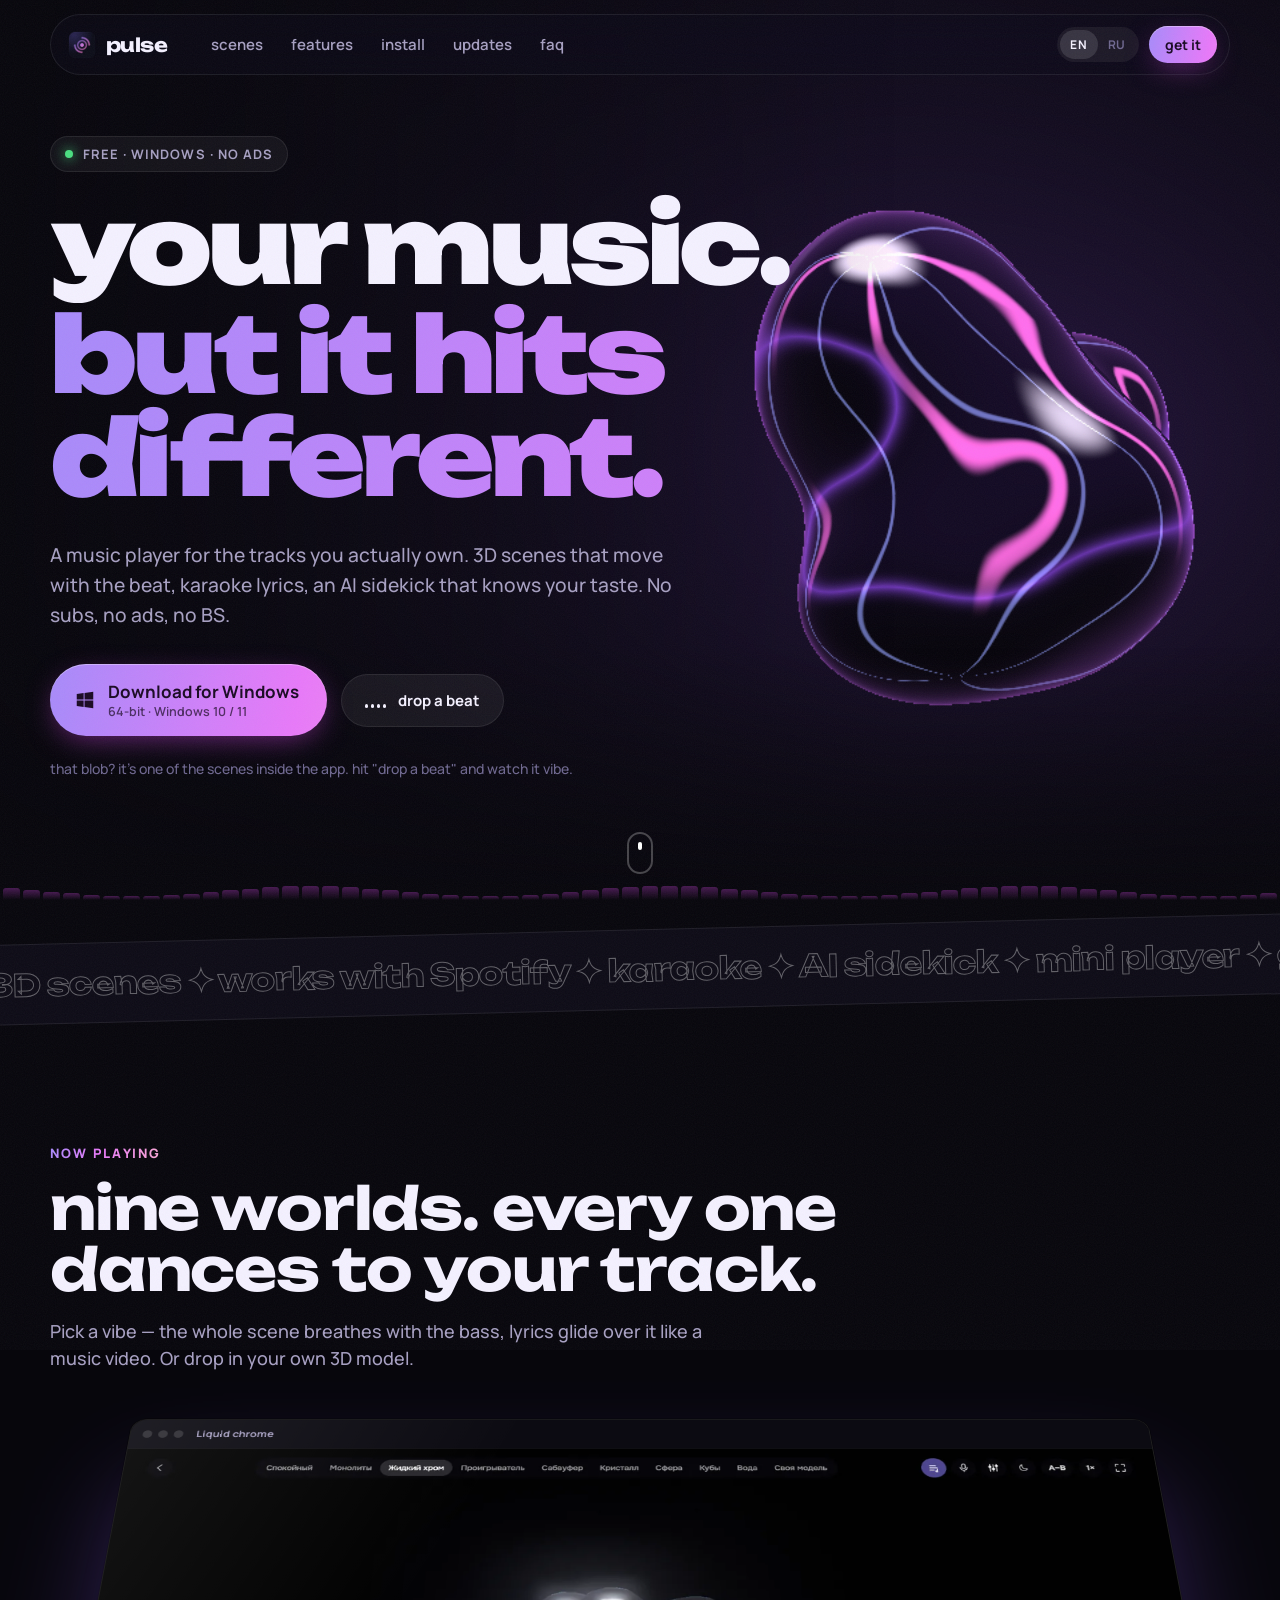
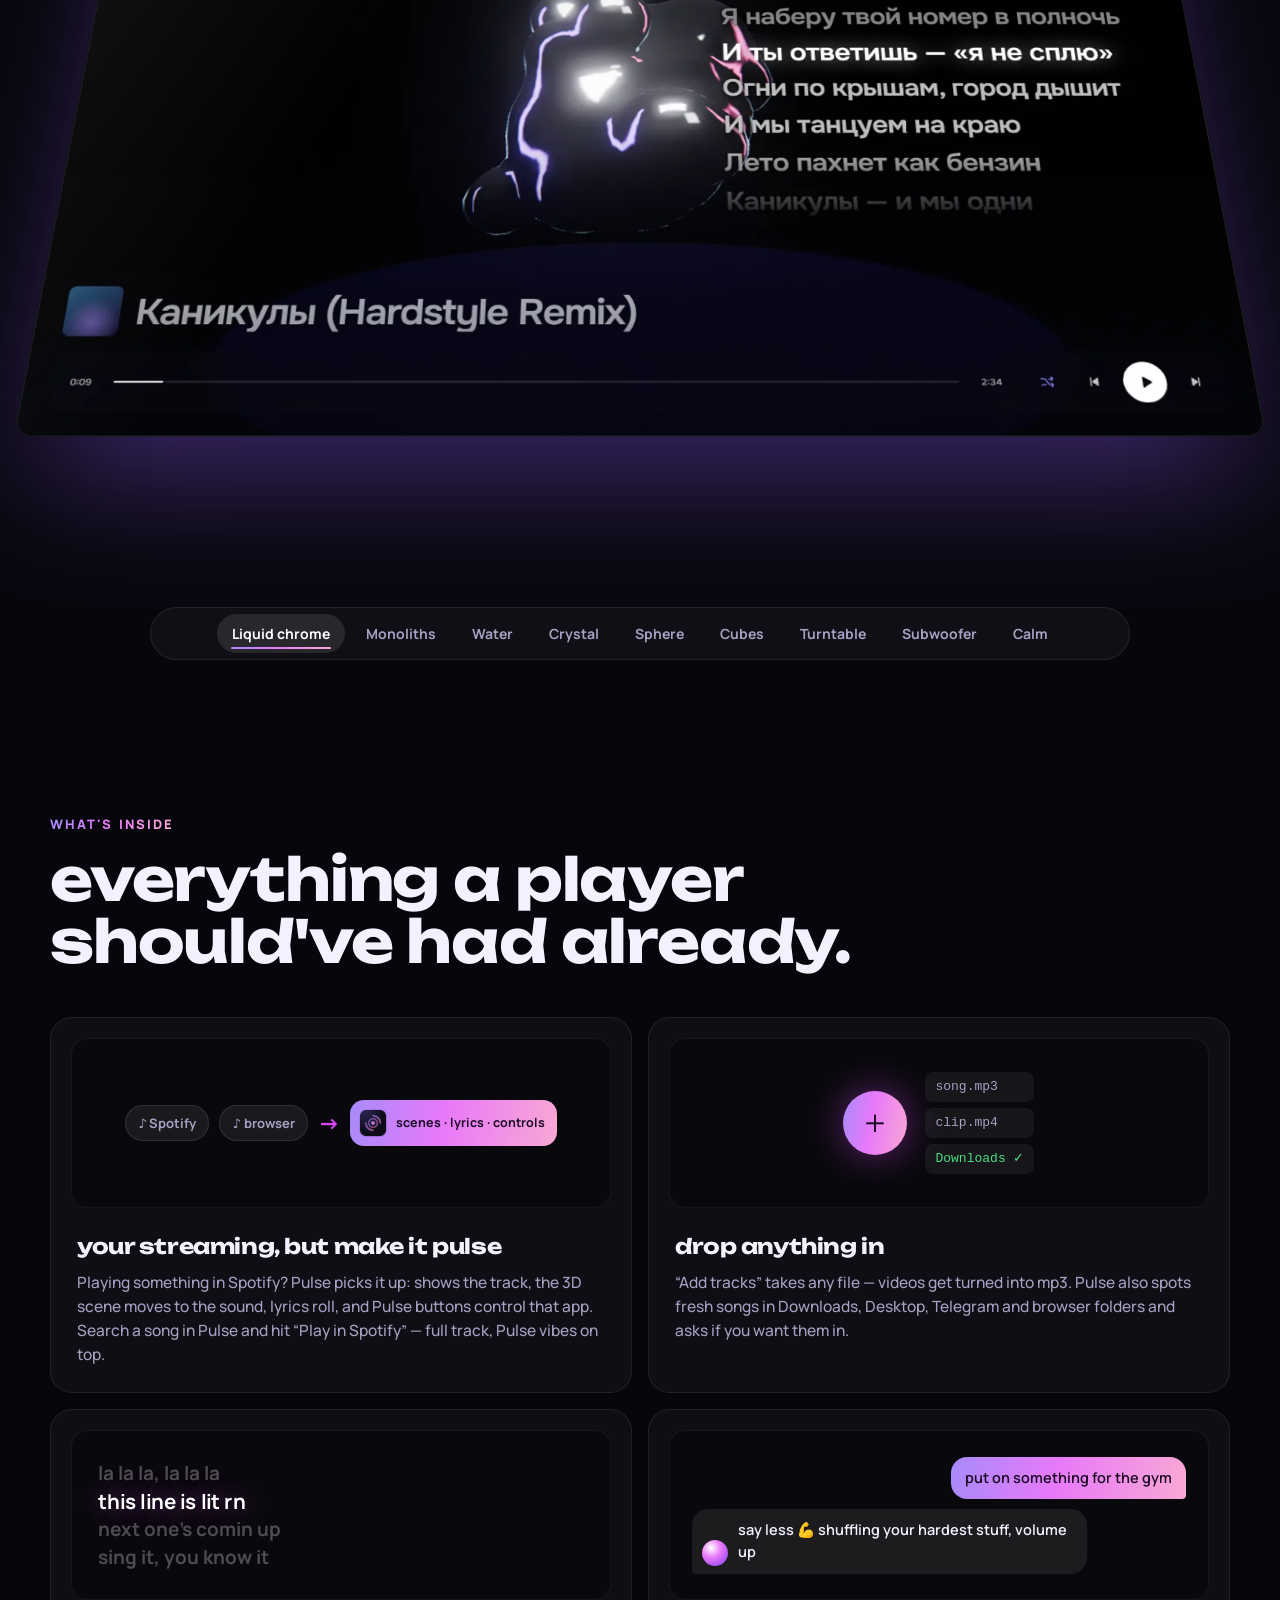
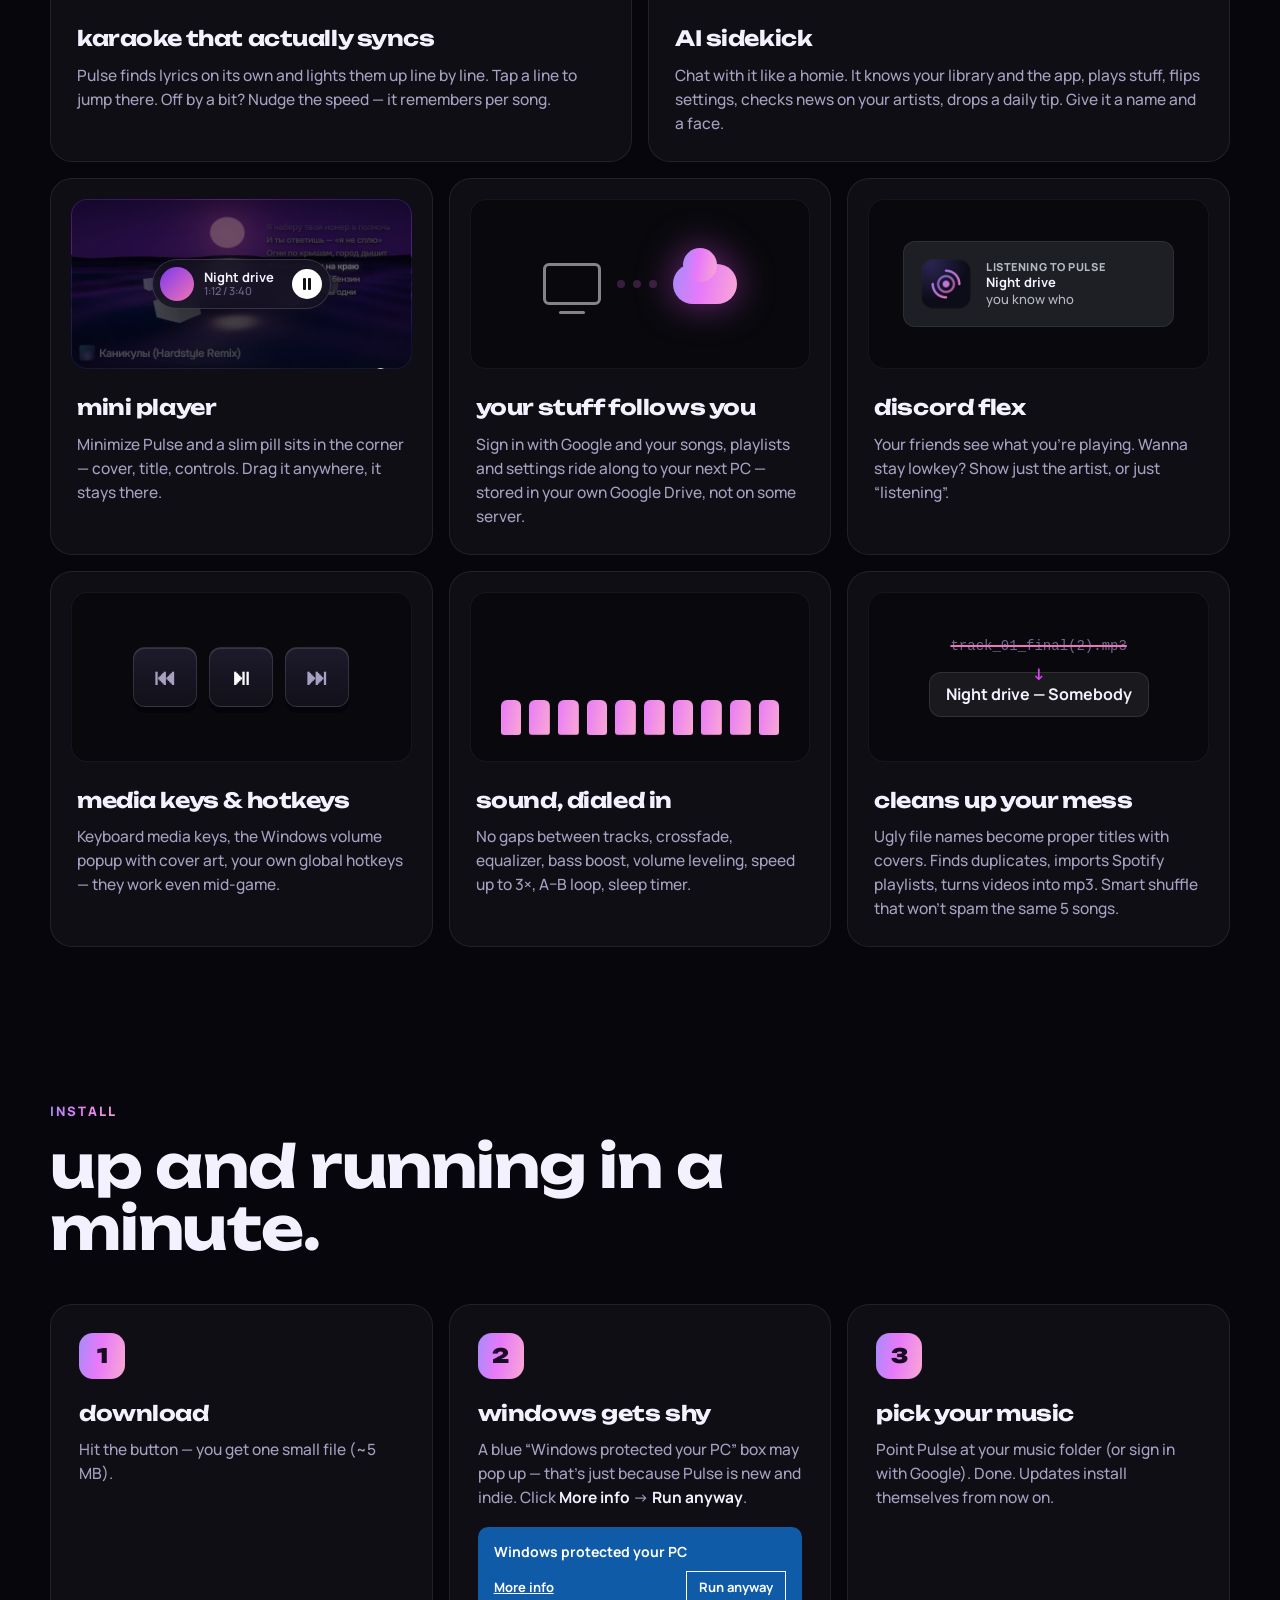
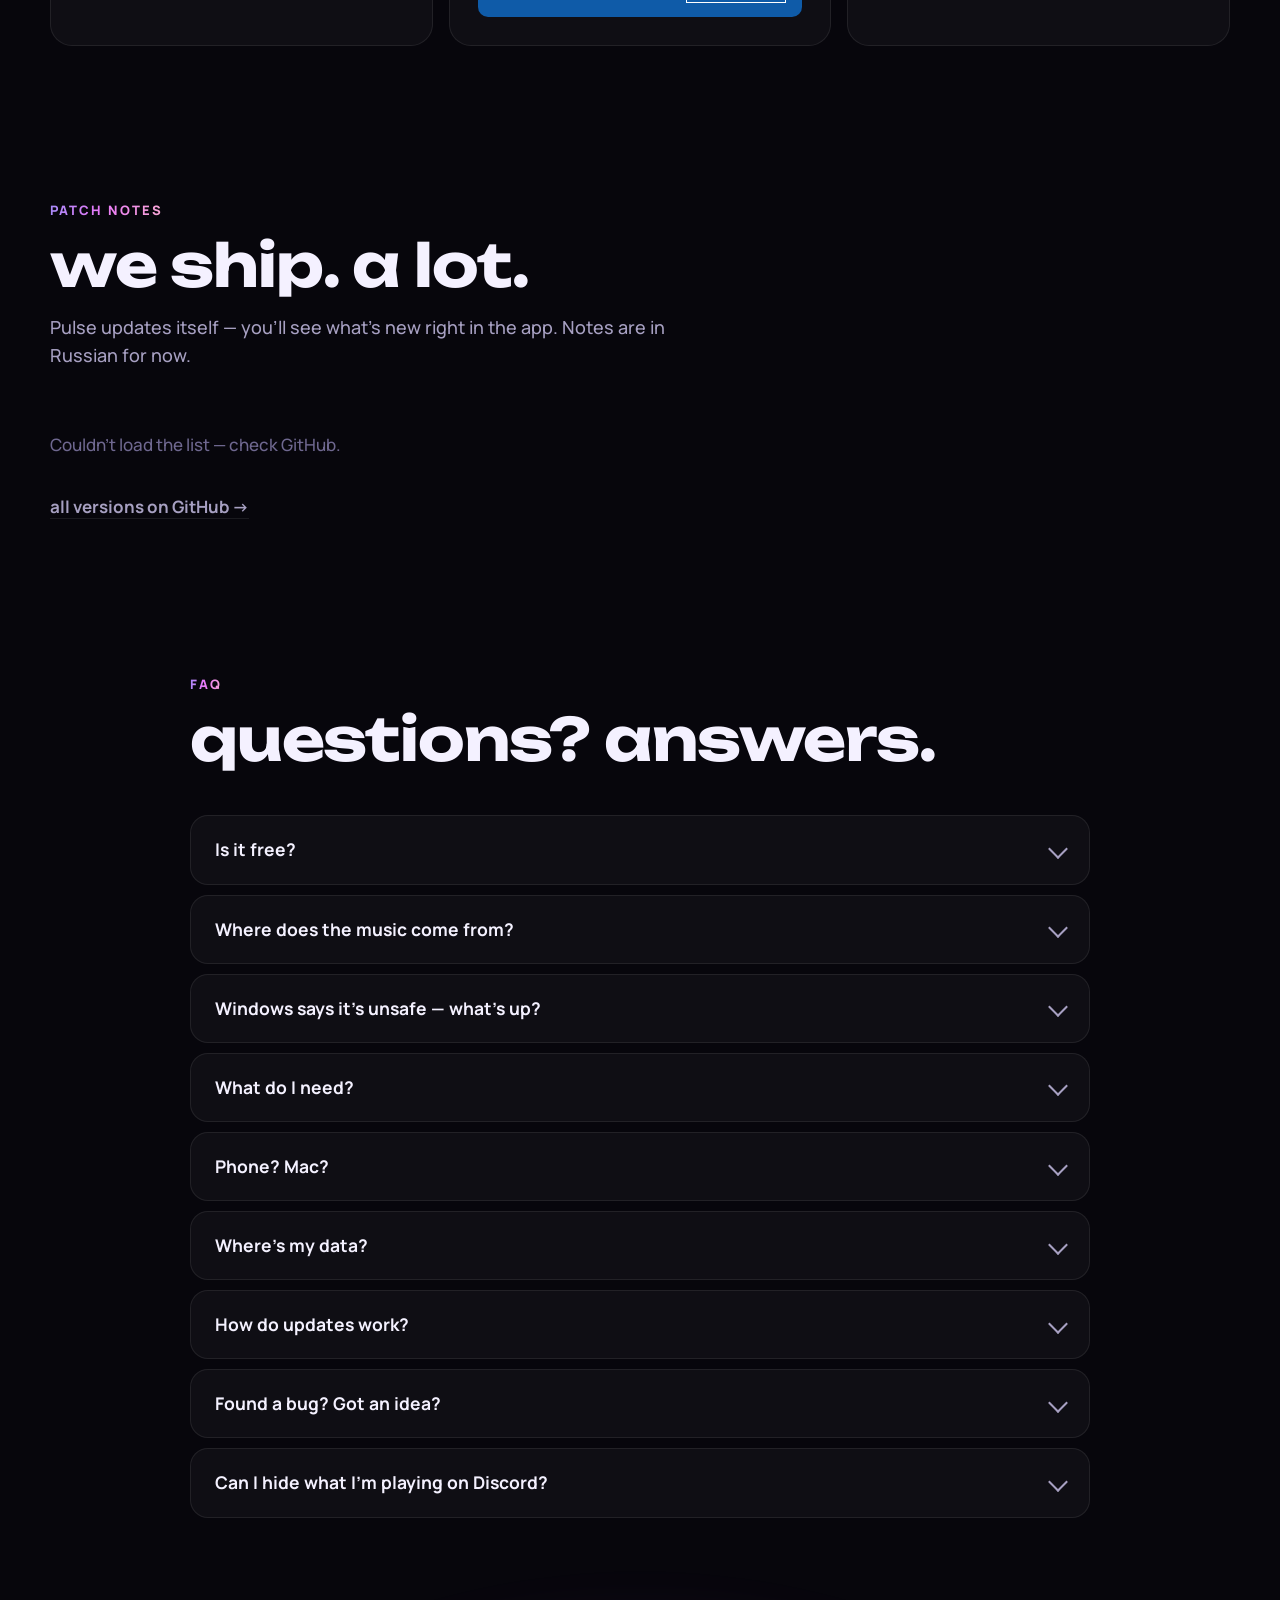
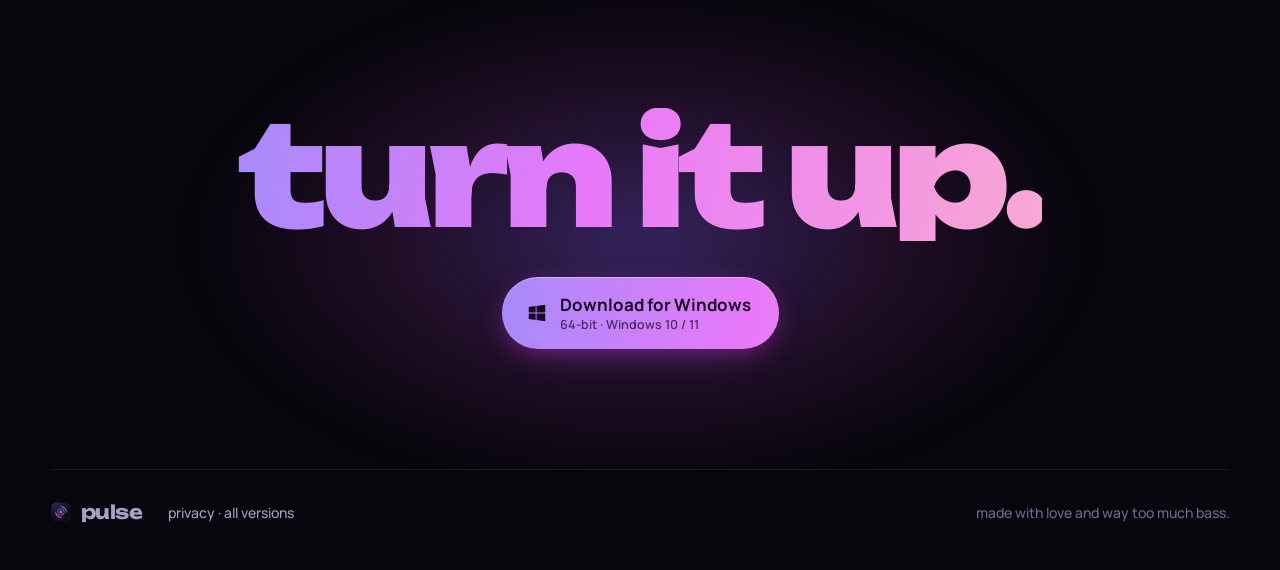
==== commit 130b40ef: "Server address for the app; Spotify-only wording" ====
--- a/index.html
+++ b/index.html
@@ -106,12 +106,12 @@
     <div class="bento">
       <article class="card c-shell reveal">
         <div class="viz shell" aria-hidden="true">
-          <span class="src">♪ Spotify</span><span class="src">♪ Yandex Music</span><span class="src">♪ browser</span>
+          <span class="src">♪ Spotify</span><span class="src">♪ browser</span>
           <span class="arrow">→</span>
           <span class="pulsebox"><img src="assets/icon.png" alt=""><b>scenes · lyrics · controls</b></span>
         </div>
         <h3 data-i18n="f.shell.h">your streaming, but make it pulse</h3>
-        <p data-i18n="f.shell.p">Playing something in Spotify, Yandex Music or the browser? Pulse picks it up: shows the track, the 3D scene moves to the sound, lyrics roll, and Pulse buttons control that app. Search a song in Pulse and hit “Play in Spotify” — full track, Pulse vibes on top.</p>
+        <p data-i18n="f.shell.p">Playing something in Spotify? Pulse picks it up: shows the track, the 3D scene moves to the sound, lyrics roll, and Pulse buttons control that app. Search a song in Pulse and hit “Play in Spotify” — full track, Pulse vibes on top.</p>
       </article>
 
       <article class="card c-add reveal">
@@ -177,7 +177,7 @@
       <article class="card c-smart reveal">
         <div class="viz fix" aria-hidden="true"><s>track_01_final(2).mp3</s><b>Night drive — Somebody</b></div>
         <h3 data-i18n="f.fix.h">cleans up your mess</h3>
-        <p data-i18n="f.fix.p">Ugly file names become proper titles with covers. Finds duplicates, imports playlists from Spotify / Yandex, turns videos into mp3. Smart shuffle that won't spam the same 5 songs.</p>
+        <p data-i18n="f.fix.p">Ugly file names become proper titles with covers. Finds duplicates, imports Spotify playlists, turns videos into mp3. Smart shuffle that won't spam the same 5 songs.</p>
       </article>
     </div>
   </section>
@@ -216,7 +216,7 @@
     </div>
     <div class="qa">
       <details class="reveal"><summary data-i18n="q1">Is it free?</summary><p data-i18n="a1">Yep. Free, no ads, no subscription, no account needed.</p></details>
-      <details class="reveal"><summary data-i18n="q2">Where does the music come from?</summary><p data-i18n="a2">Your own files (mp3, flac, m4a, wav, ogg, even videos), free catalogs right in Pulse search, or your Spotify / Yandex Music — Pulse becomes a skin for them. Pulse never downloads from YouTube or streaming services.</p></details>
+      <details class="reveal"><summary data-i18n="q2">Where does the music come from?</summary><p data-i18n="a2">Your own files (mp3, flac, m4a, wav, ogg, even videos), free catalogs right in Pulse search, or your Spotify — Pulse becomes a skin for it. Pulse never downloads from YouTube or streaming services.</p></details>
       <details class="reveal"><summary data-i18n="q3">Windows says it's unsafe — what's up?</summary><p data-i18n="a3">Windows warns about any new app that hasn't bought an expensive code-signing certificate yet. Click “More info” → “Run anyway”. Updates are signed, so the app only accepts real Pulse updates.</p></details>
       <details class="reveal"><summary data-i18n="q4">What do I need?</summary><p data-i18n="a4">Windows 10 or 11, 64-bit. Any half-decent PC runs it; the 3D scenes love a real GPU, and there's a “simple” mode for older laptops.</p></details>
       <details class="reveal"><summary data-i18n="q5">Phone? Mac?</summary><p data-i18n="a5">On the way: Android first, then iPhone, then Mac.</p></details>
